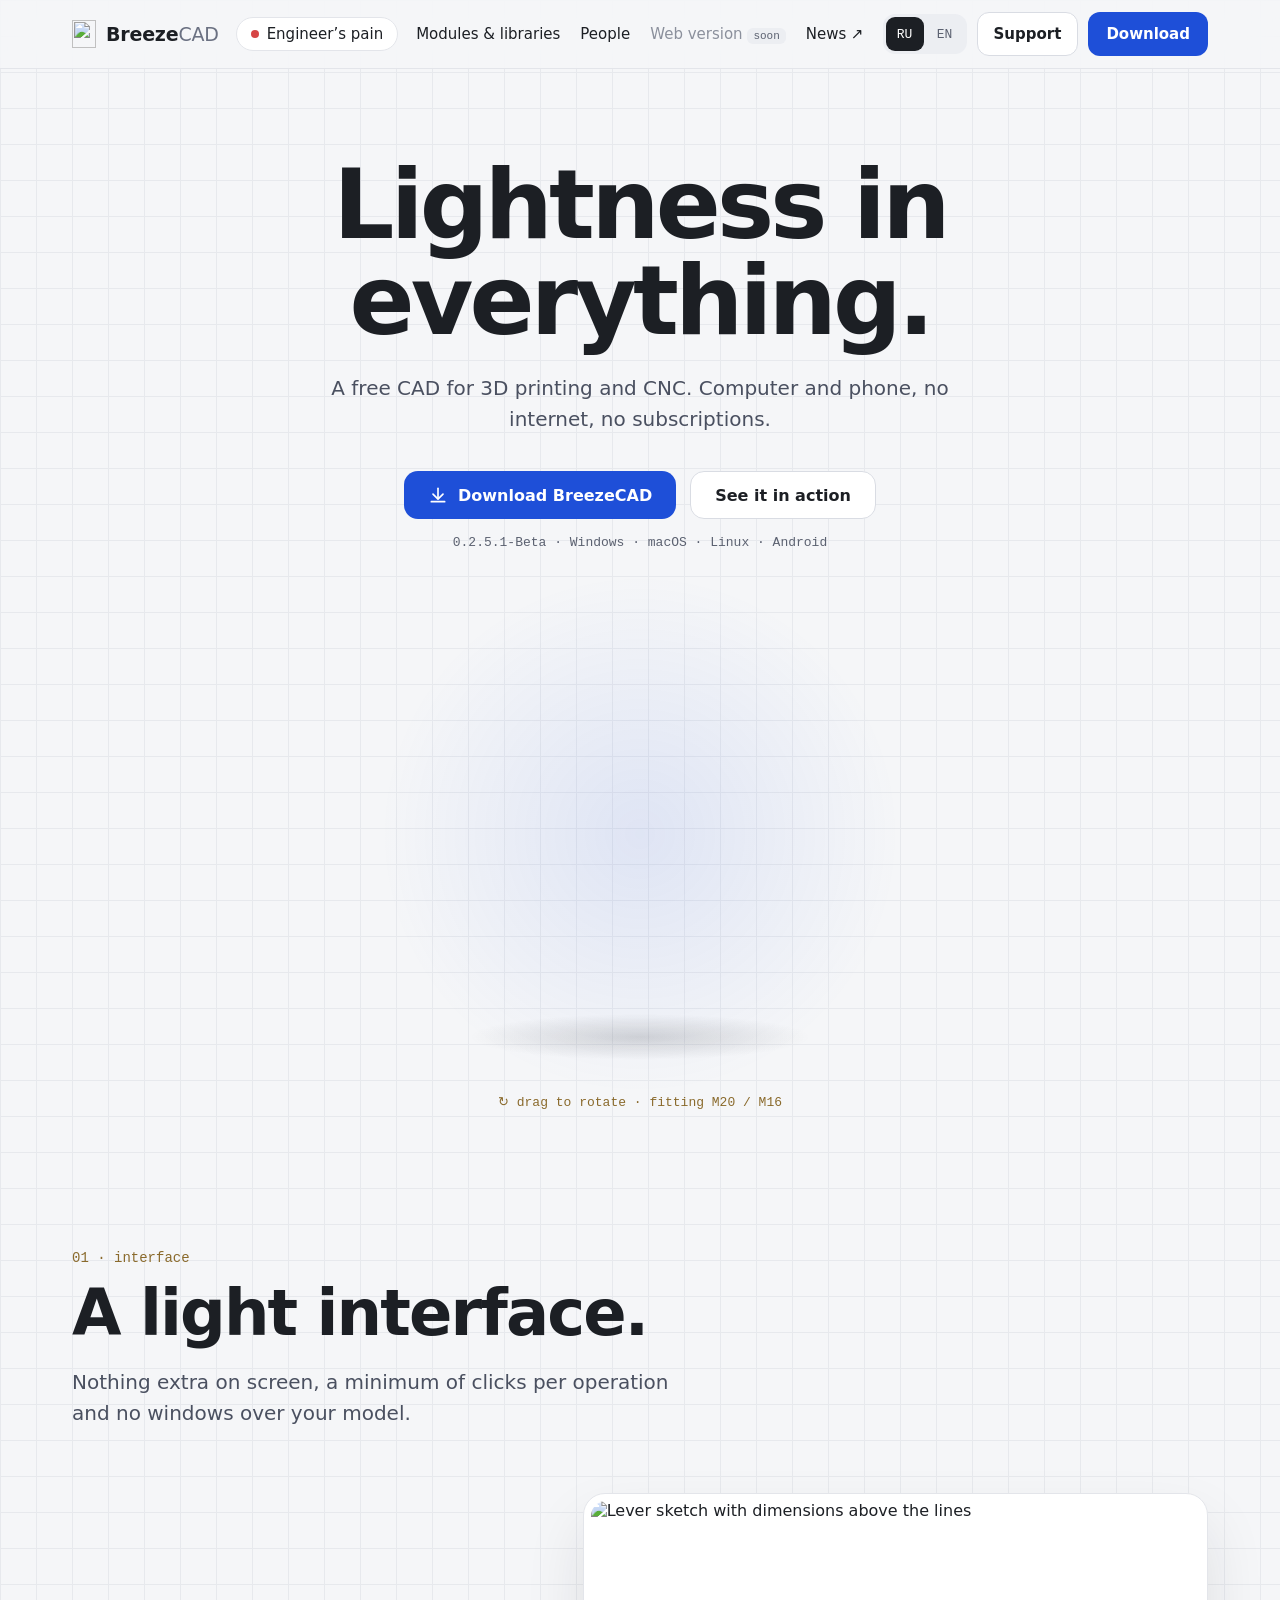
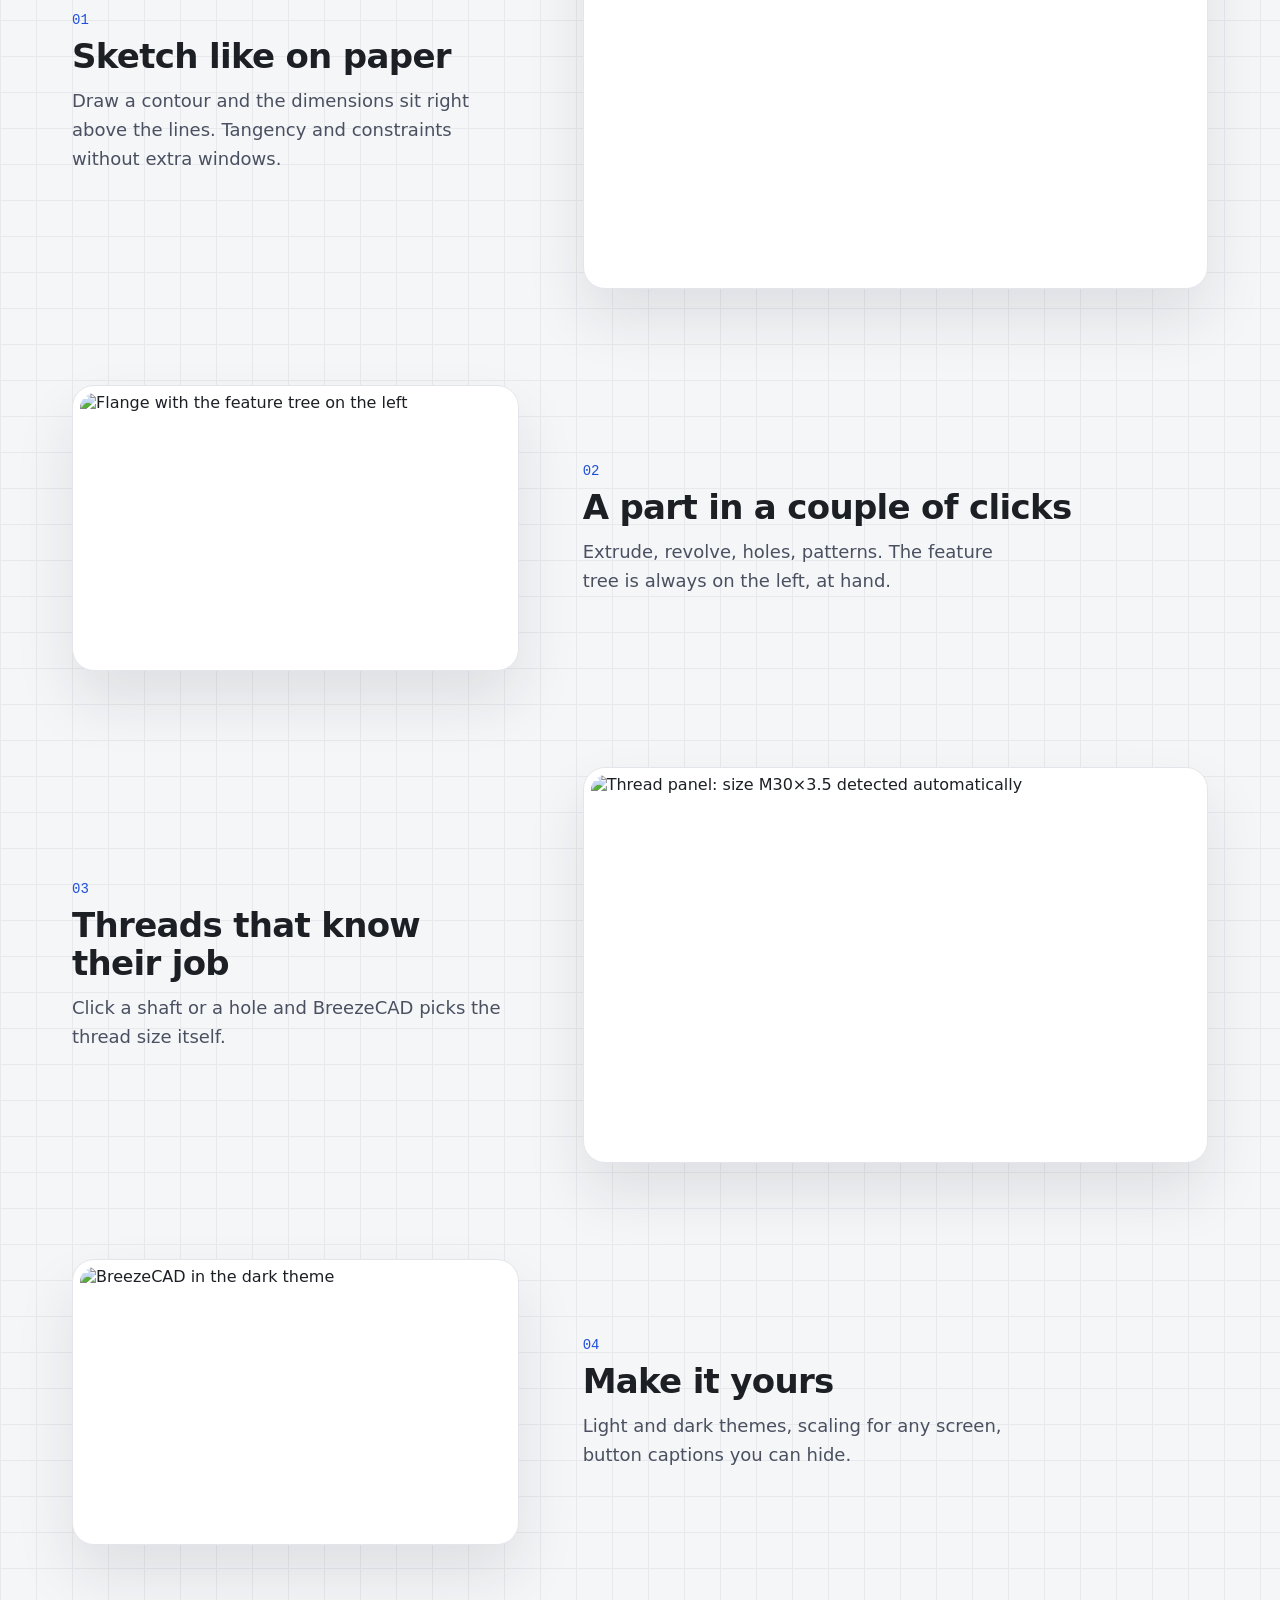
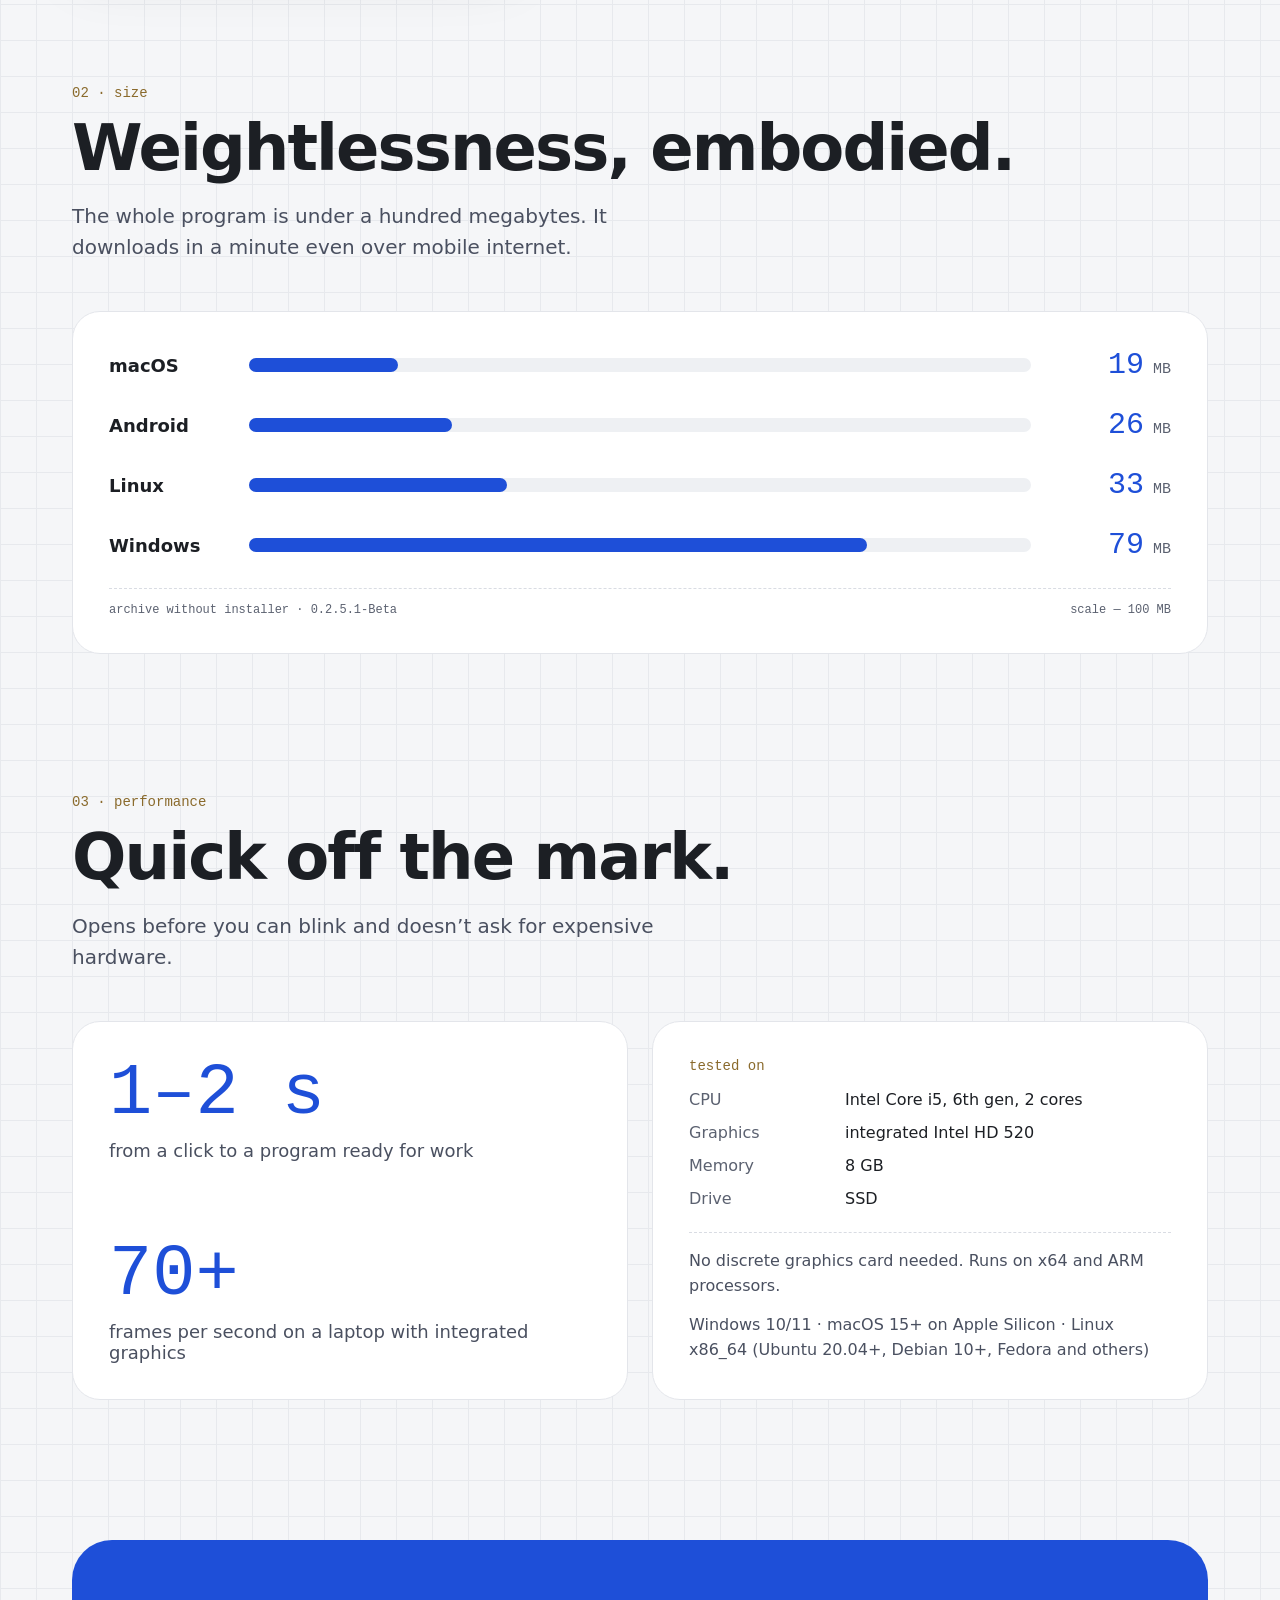
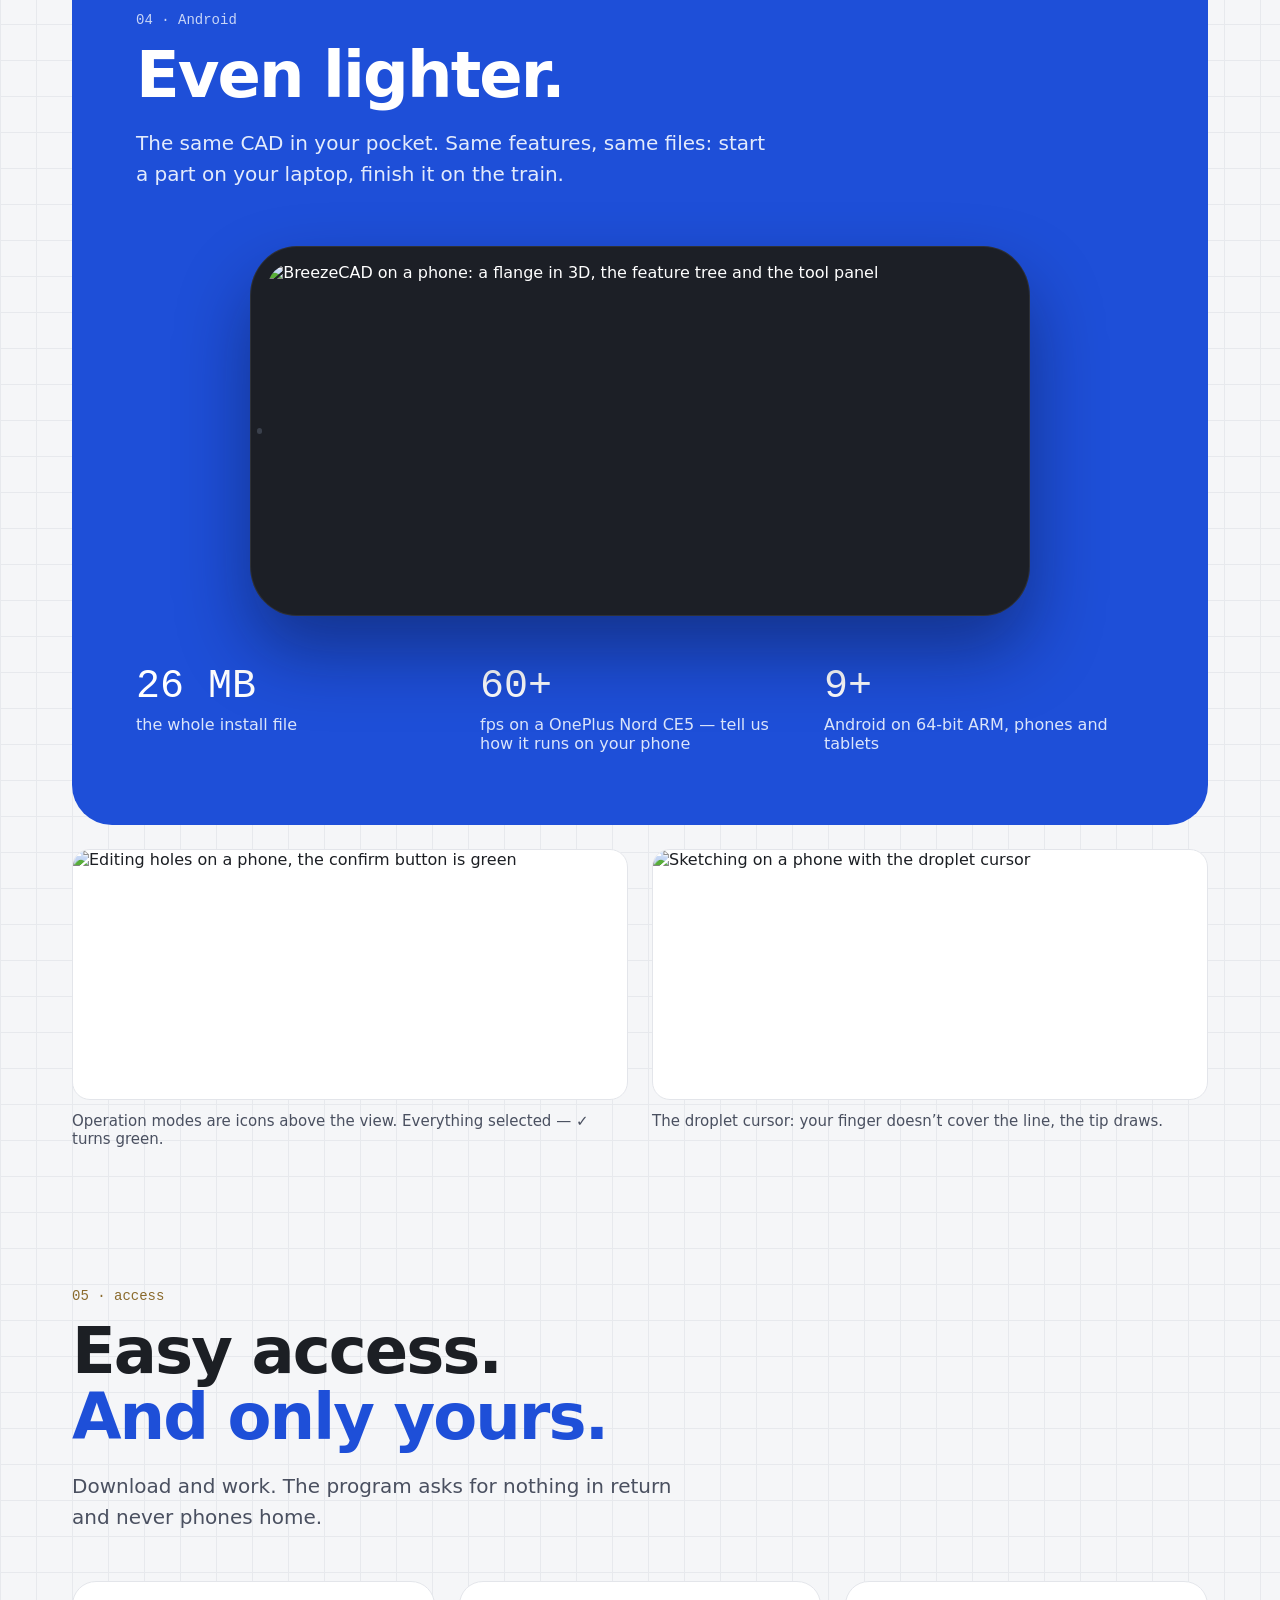
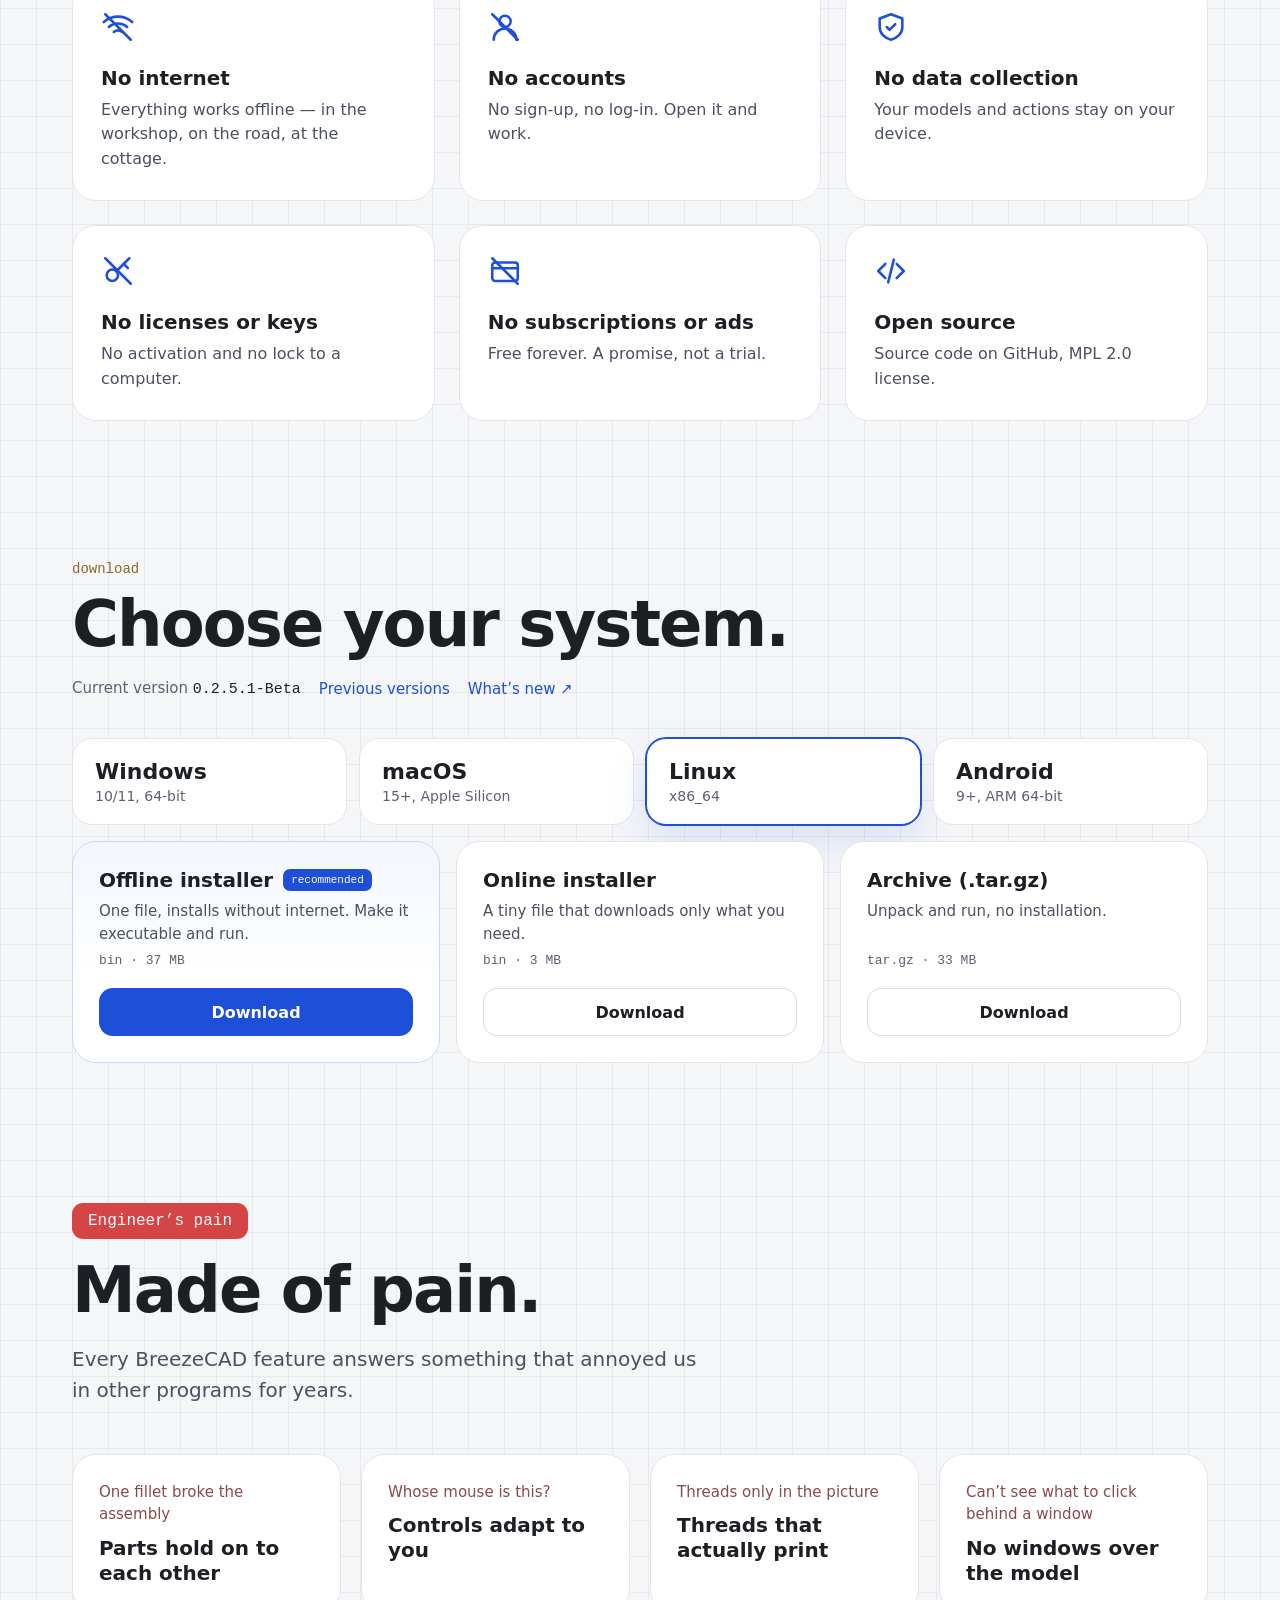
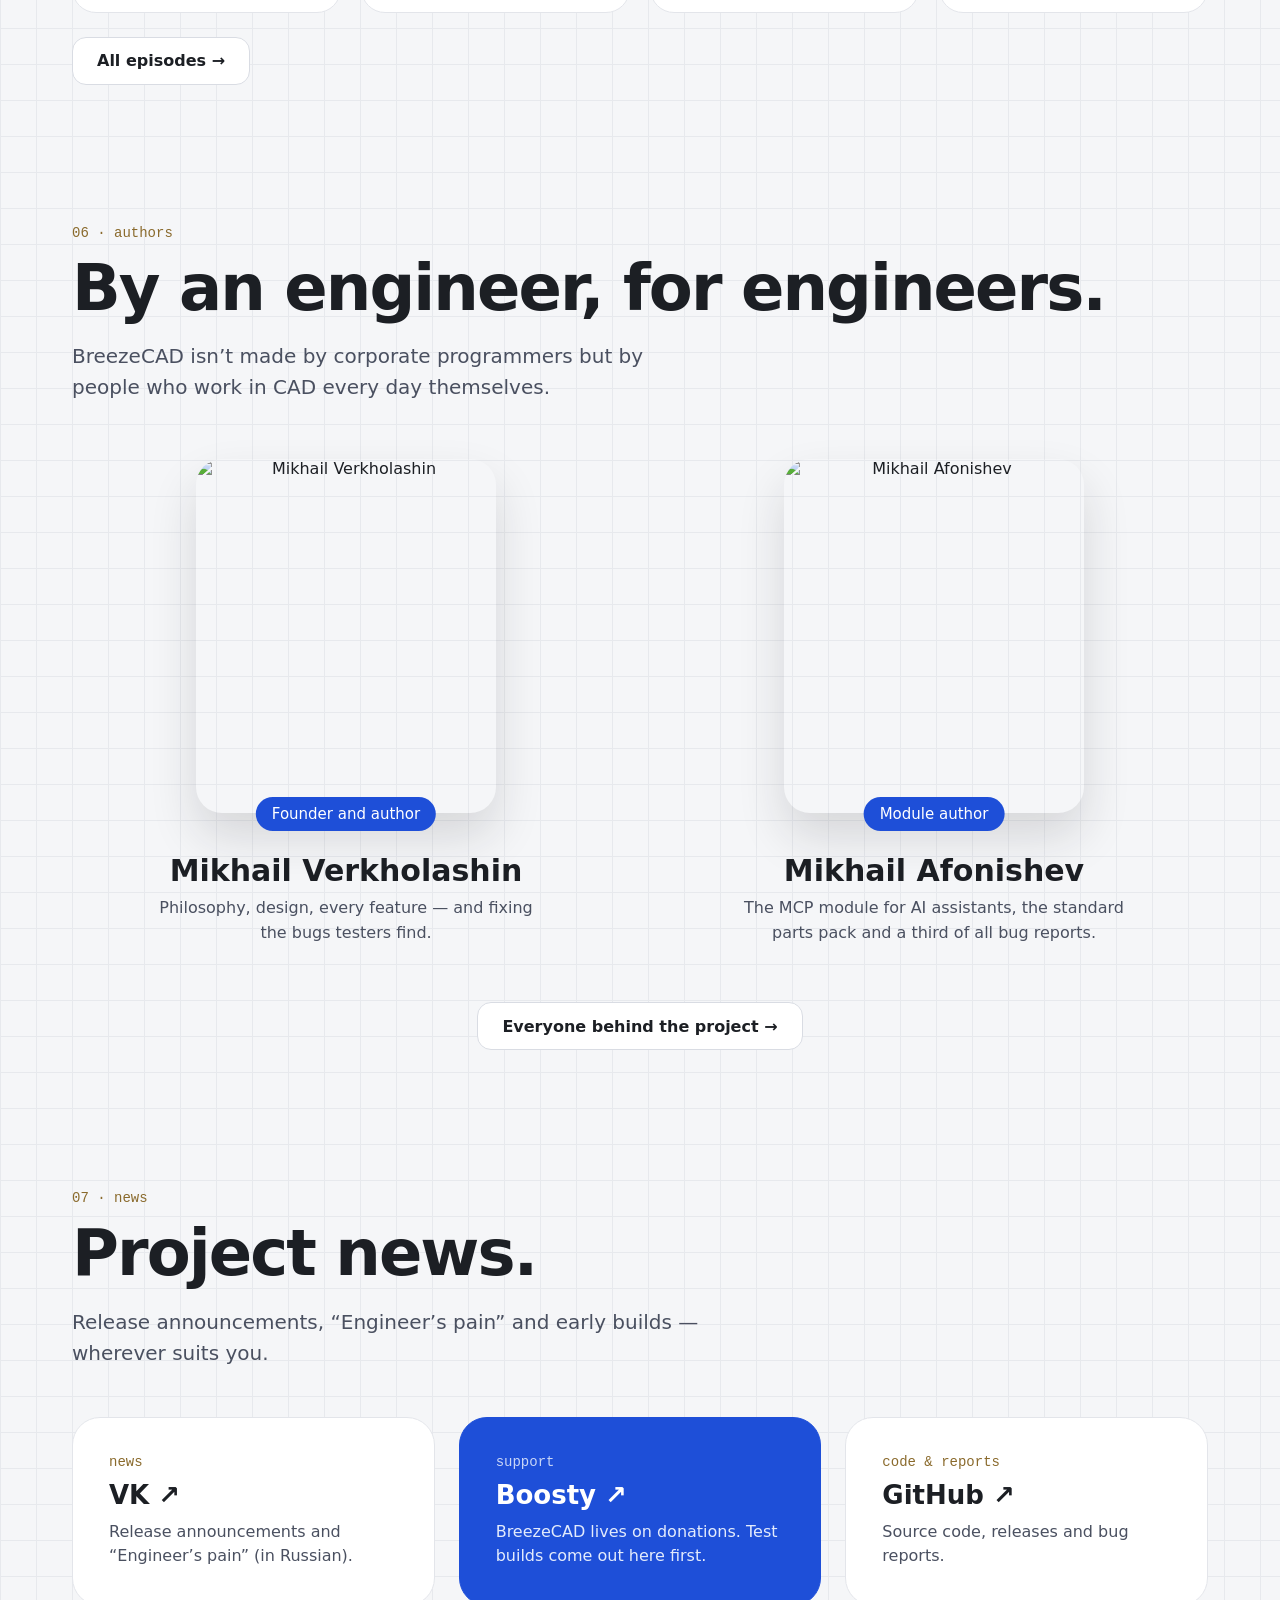
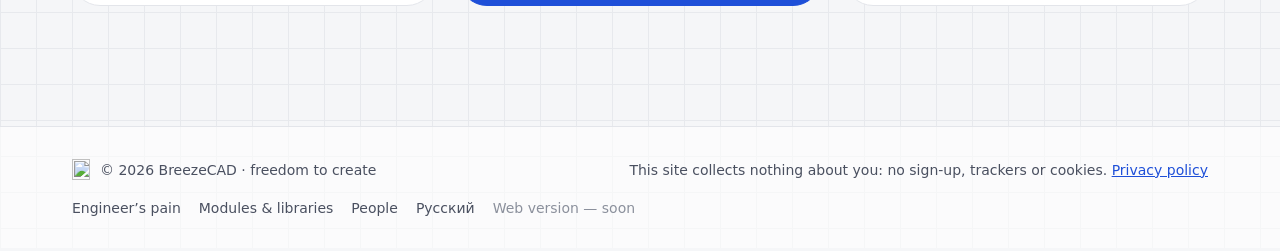
==== en/index.html @ 7afe4615 "Английская версия сайта, sitemap с hreflang, README - en/: главная, «Боль инженера», «Модули и библи" ====
<!doctype html>
<html lang="en">
<head>
<meta charset="utf-8">
<meta name="viewport" content="width=device-width, initial-scale=1">
<title>BreezeCAD — freedom to create</title>
<meta name="description" content="BreezeCAD is a free, lightweight CAD for 3D printing and CNC. Windows, macOS, Linux and Android. No internet, no subscriptions, no data collection.">
<meta name="theme-color" content="#f5f6f8">
<link rel="icon" href="../favicon.svg" type="image/svg+xml">
<meta property="og:type" content="website">
<meta property="og:title" content="BreezeCAD — freedom to create">
<meta property="og:description" content="A free, lightweight CAD for 3D printing and CNC. Computer and phone, no internet, no subscriptions.">
<meta property="og:image" content="https://breezecad.ru/assets/img/og.jpg">
<meta property="og:url" content="https://breezecad.ru/en/">
<link rel="canonical" href="https://breezecad.ru/en/">
<link rel="alternate" hreflang="ru" href="https://breezecad.ru/">
<link rel="alternate" hreflang="en" href="https://breezecad.ru/en/">
<link rel="alternate" hreflang="x-default" href="https://breezecad.ru/">
<link rel="stylesheet" href="../assets/download.css">
<script type="application/ld+json">
{
  "@context": "https://schema.org",
  "@type": "SoftwareApplication",
  "name": "BreezeCAD",
  "alternateName": ["БризКАД", "Бриз КАД", "Бриз", "Breeze CAD", "Брайз КАД"],
  "description": "A free, lightweight CAD for 3D printing and CNC. No internet, no subscriptions, no data collection.",
  "applicationCategory": "DesignApplication",
  "operatingSystem": "Windows, macOS, Linux, Android",
  "offers": {"@type": "Offer", "price": "0", "priceCurrency": "USD"},
  "url": "https://breezecad.ru/en/",
  "sameAs": ["https://github.com/BreezeCAD", "https://github.com/BreezeCAD/breezecad"]
}
</script>
<meta name="twitter:card" content="summary_large_image">
<link rel="preload" href="../assets/fonts/IBMPlexSans-SemiBold.woff" as="font" type="font/woff" crossorigin>
<style>
@font-face{font-family:'IBM Plex Sans';src:url(../assets/fonts/IBMPlexSans-Regular.woff) format('woff');font-weight:400;font-display:swap}
@font-face{font-family:'IBM Plex Sans';src:url(../assets/fonts/IBMPlexSans-Medium.woff) format('woff');font-weight:500;font-display:swap}
@font-face{font-family:'IBM Plex Sans';src:url(../assets/fonts/IBMPlexSans-SemiBold.woff) format('woff');font-weight:600 700;font-display:swap}
@font-face{font-family:'IBM Plex Mono';src:url(../assets/fonts/IBMPlexMono-Regular.woff) format('woff');font-weight:400 500;font-display:swap}
body{margin:0;background:#f5f6f8;-webkit-text-size-adjust:100%}
a{color:#1e4fd8}a:hover{color:#163ea8}
html{scroll-behavior:smooth;scroll-padding-top:84px}
.bz *{box-sizing:border-box}
.bz{overflow-x:clip;font-family:'IBM Plex Sans',system-ui,sans-serif;color:#1c1f24;background-color:#f5f6f8;background-image:linear-gradient(#e7e9ed 1px,transparent 1px),linear-gradient(90deg,#e7e9ed 1px,transparent 1px);background-size:36px 36px}
.mono{font-family:'IBM Plex Mono',ui-monospace,monospace}
.wrap{max-width:1200px;margin:0 auto;padding:0 32px}
.sec{padding-top:140px}
.kick{margin:0;font:500 14px 'IBM Plex Mono',monospace;color:#8a6a2c}
.h2{margin:14px 0 0;font-size:64px;line-height:1.04;letter-spacing:-0.03em;font-weight:700}
.lead{margin:20px 0 0;font-size:20px;line-height:1.55;color:#4a5060;max-width:640px}
.nav a{color:#1c1f24;text-decoration:none;font-size:15px;padding:10px 2px;white-space:nowrap}
@media (max-width:1500px){.hide-mid{display:none!important}}
@media (max-width:1320px){.nav-links{gap:16px!important}}
@media (max-width:1180px){.nav-soon{display:none!important}}
@media (max-width:1060px){.nav-links{display:none!important}}
.nav a:hover{color:#1e4fd8}
.btn{display:inline-flex;align-items:center;justify-content:center;gap:10px;min-height:48px;padding:0 24px;border-radius:14px;font-weight:600;font-size:16px;text-decoration:none;transition:transform .25s ease,background .25s ease,border-color .25s ease}
.btn:hover{transform:translateY(-2px)}
.btn-blue{background:#1e4fd8;color:#fff}
.btn-blue:hover{background:#163ea8;color:#fff}
.btn-ghost{background:#fff;color:#1c1f24;border:1px solid #d9dce3}
.btn-ghost:hover{color:#1e4fd8;border-color:#1e4fd8}
.pain-pill{display:inline-flex;align-items:center;gap:8px;padding:7px 14px!important;border-radius:999px;background:#fff;border:1px solid #e3e5ea}
.pain-pill::before{content:"";width:8px;height:8px;border-radius:50%;background:#d64545}
.pain-teaser{display:grid;grid-template-columns:repeat(4,minmax(0,1fr));gap:20px;margin-top:48px}
.pain-teaser a{display:flex;flex-direction:column;gap:10px;background:#fff;border:1px solid #e3e5ea;border-radius:24px;padding:26px;text-decoration:none;color:#1c1f24;transition:transform .25s ease,border-color .25s ease}
.pain-teaser a:hover{transform:translateY(-3px);border-color:#f4d3d3;color:#1c1f24}
.pain-teaser .p{font-size:15px;line-height:1.5;color:#8a4a4a}
.pain-teaser .s{font-size:20px;font-weight:600;line-height:1.25}
.redtag{display:inline-flex;align-items:center;min-height:36px;padding:0 16px;border-radius:11px;background:#d64545;color:#fff;font:500 16px 'IBM Plex Mono',monospace}
.foot-nav{display:flex;gap:18px;flex-wrap:wrap;font-size:14px}
.foot-nav a{color:#4a5060;text-decoration:none}.foot-nav a:hover{color:#1e4fd8}
.card{background:#fff;border:1px solid #e3e5ea;border-radius:28px;padding:36px}
.g2{display:grid;grid-template-columns:repeat(2,minmax(0,1fr));gap:24px}
.g3{display:grid;grid-template-columns:repeat(3,minmax(0,1fr));gap:24px}
.g4{display:grid;grid-template-columns:repeat(4,minmax(0,1fr));gap:24px}
.lang button{border:0;background:transparent;font:500 13px 'IBM Plex Mono',monospace;color:#5b6170;min-width:40px;min-height:34px;border-radius:9px;cursor:pointer}
.lang button.on{background:#1c1f24;color:#fff}
.lang{display:flex;gap:2px;padding:3px;border-radius:12px;background:#eceef2}
.lang a{display:inline-flex;align-items:center;justify-content:center;min-width:38px;min-height:34px;border-radius:9px;font:500 13px 'IBM Plex Mono',monospace;color:#5b6170;text-decoration:none}
.lang a:hover{color:#1c1f24}
.lang a[aria-current]{background:#1c1f24;color:#fff}
.shot{display:block;width:100%;height:auto;border-radius:18px;border:1px solid #e3e5ea;background:#fff}
.step-row{display:grid;grid-template-columns:minmax(0,5fr) minmax(0,7fr);gap:64px;align-items:center}
.step-row.flip .step-text{order:2}
.step-n{font:500 14px 'IBM Plex Mono',monospace;color:#1e4fd8}
.step-text h3{margin:10px 0 12px;font-size:34px;letter-spacing:-0.02em;line-height:1.1}
.step-text p{margin:0;font-size:18px;line-height:1.6;color:#4a5060;max-width:440px}
.bar{height:14px;border-radius:7px;background:#1e4fd8;transform-origin:left}
.tile{background:#fff;border:1px solid #e3e5ea;border-radius:24px;padding:28px}
.tile h3{margin:18px 0 8px;font-size:20px}
.tile p{margin:0;color:#4a5060;line-height:1.55}
#bz-part{display:block;width:100%;height:520px;cursor:grab;touch-action:pan-y}
#bz-part:active{cursor:grabbing}

@keyframes rise{from{opacity:0;transform:translateY(28px)}to{opacity:1;transform:none}}
@keyframes zoom{from{opacity:.2;transform:scale(.86) translateY(40px)}to{opacity:1;transform:none}}
@keyframes grow{from{transform:scaleX(0)}to{transform:scaleX(1)}}
@keyframes partIn{from{opacity:0;transform:translateY(30px) scale(.94)}to{opacity:1;transform:none}}
.in{animation:rise .9s cubic-bezier(.2,.7,.2,1) both}
.d1{animation-delay:.12s}.d2{animation-delay:.24s}.d3{animation-delay:.36s}
.part-in{animation:partIn 1.2s .3s cubic-bezier(.2,.7,.2,1) both}
@supports (animation-timeline: view()){
.rv{animation:rise linear both;animation-timeline:view();animation-range:entry 0% cover 26%}
.zm{animation:zoom linear both;animation-timeline:view();animation-range:entry 0% cover 40%}
.gr{animation:grow linear both;animation-timeline:view();animation-range:entry 10% cover 45%}
}
@media (prefers-reduced-motion: reduce){.bz *{animation:none!important;transition:none!important}html{scroll-behavior:auto}}
@media (max-width:980px){
.nav-links{display:none!important}
.g4{grid-template-columns:repeat(2,minmax(0,1fr))}
.g3{grid-template-columns:repeat(2,minmax(0,1fr))}
.pain-teaser{grid-template-columns:repeat(2,minmax(0,1fr))}
.step-row{grid-template-columns:minmax(0,1fr);gap:24px}
.step-row.flip .step-text{order:0}
.h2{font-size:48px}
.hero-h{font-size:64px!important}
}
@media (max-width:600px){
.wrap{padding:0 16px}
.g2,.g3,.g4,.pain-teaser{grid-template-columns:minmax(0,1fr)}
.lang,.hide-sm{display:none!important}
.h2{font-size:38px}
.hero-h{font-size:46px!important}
.lead{font-size:18px}
.card{padding:24px}
.sec{padding-top:96px}
#bz-part{height:360px}
.wrow{grid-template-columns:76px minmax(0,1fr) 92px!important;gap:12px!important}
.wrow .mono{font-size:24px!important}
.hbtn{padding:0 12px!important;font-size:14px!important;min-height:40px!important}
.wordmark{display:none!important}

.step-text h3{font-size:26px}
}
</style>
</head>
<body>
<div class="bz">

<header style="position: sticky; top: 0; z-index: 20; background: rgba(245,246,248,0.84); backdrop-filter: blur(16px); -webkit-backdrop-filter: blur(16px); border-bottom: 1px solid #e3e5ea">
<div class="wrap" style="display: flex; align-items: center; justify-content: space-between; gap: 16px; min-height: 68px">
<a href="#top" style="display: flex; align-items: center; gap: 10px; text-decoration: none; color: #1c1f24; flex-shrink: 0" aria-label="BreezeCAD — freedom to create, to top">
<img src="../assets/mark.svg" width="24" height="28" alt="">
<span class="wordmark" style="font-size: 19px; font-weight: 700; letter-spacing: -0.01em">Breeze<span style="font-weight: 400; color: #6b7182">CAD</span></span>
<span class="hide-sm hide-mid" style="font-size: 15px; color: #5b6170">— freedom to create</span>
</a>
<nav class="nav nav-links" style="display: flex; align-items: center; gap: 24px" aria-label="Sections">
<a href="pain.html" class="pain-pill">Engineer’s pain</a>
<a href="modules.html">Modules &amp; libraries</a>
<a href="people.html">People</a>
<span class="nav-soon" style="color: #8b909c; font-size: 15px; padding: 10px 2px; white-space: nowrap">Web version <span class="mono" style="font-size: 11px; padding: 2px 6px; border-radius: 6px; background: #eceef2; color: #5b6170">soon</span></span>
<a href="https://vk.ru/breezecad" target="_blank" rel="noopener">News ↗</a>
</nav>
<div style="display: flex; align-items: center; gap: 10px; flex-shrink: 0">
<nav class="lang" aria-label="Language"><a href="./" lang="ru" aria-current="true">RU</a><a href="en/" lang="en" hreflang="en">EN</a></nav>
<a href="https://boosty.to/breezecad" target="_blank" rel="noopener" class="btn btn-ghost hbtn" style="min-height: 44px; padding: 0 16px; font-size: 15px; border-radius: 12px">Support</a>
<a class="btn btn-blue hbtn" href="#download" style="min-height: 44px; padding: 0 18px; font-size: 15px; border-radius: 12px">Download</a>
</div>
</div>
</header>

<section id="top" class="wrap" style="padding-top: 88px; text-align: center">
<h1 class="hero-h in" style="margin: 0; font-size: 96px; line-height: 1; letter-spacing: -0.04em; font-weight: 700">Lightness in everything.</h1>
<p class="lead in d1" style="margin: 24px auto 0">A free CAD for 3D printing and CNC. Computer and phone, no internet, no subscriptions.</p>
<div class="in d2" style="display: flex; gap: 14px; margin-top: 36px; flex-wrap: wrap; justify-content: center">
<a class="btn btn-blue" href="#download">
<svg width="20" height="20" viewBox="0 0 24 24" fill="none" stroke="currentColor" stroke-width="2" stroke-linecap="round" stroke-linejoin="round" aria-hidden="true"><path d="M12 4v12"></path><path d="M6 11l6 6 6-6"></path><path d="M4 20h16"></path></svg>
Download BreezeCAD</a>
<a class="btn btn-ghost" href="#interface">See it in action</a>
</div>
<p class="mono in d3" style="margin: 16px 0 0; font-size: 13px; color: #5b6170"><span data-bz="version">0.2.5.1-Beta</span> · Windows · macOS · Linux · Android</p>
<div class="part-in" style="position: relative; margin-top: 24px">
<div aria-hidden="true" style="position: absolute; left: 50%; bottom: 34px; width: 340px; height: 46px; transform: translateX(-50%); border-radius: 50%; background: radial-gradient(closest-side, rgba(28,31,36,0.16), rgba(28,31,36,0))"></div>
<div aria-hidden="true" style="position: absolute; left: 50%; top: 50%; width: 520px; height: 520px; transform: translate(-50%,-50%); border-radius: 50%; background: radial-gradient(closest-side, rgba(30,79,216,0.10), rgba(30,79,216,0))"></div>
<canvas id="bz-part" role="img" aria-label="3D model of a fitting with an M20 outer and M16 inner thread — you can rotate it" style="position: relative"></canvas>
</div>
<p class="mono" style="margin: 0; font-size: 13px; color: #8a6a2c">↻ drag to rotate · fitting M20 / M16</p>
</section>

<section id="interface" class="wrap sec">
<p class="kick rv">01 · interface</p>
<h2 class="h2 rv">A light interface.</h2>
<p class="lead rv">Nothing extra on screen, a minimum of clicks per operation and no windows over your model.</p>
<div style="display: flex; flex-direction: column; gap: 96px; margin-top: 64px">
<div class="step-row rv">
<div class="step-text"><span class="step-n">01</span><h3>Sketch like on paper</h3><p>Draw a contour and the dimensions sit right above the lines. Tangency and constraints without extra windows.</p></div>
<figure class="step-media zm" style="margin: 0"><div style="background: #fff; border: 1px solid #e3e5ea; border-radius: 22px; box-shadow: 0 30px 60px rgba(28,31,36,0.10); padding: 7px"><img src="../assets/img/sketch.webp" alt="Lever sketch with dimensions above the lines" loading="lazy" style="display: block; width: 100%; height: auto; aspect-ratio: 16 / 10; border-radius: 15px"></div></figure>
</div>
<div class="step-row rv flip">
<div class="step-text"><span class="step-n">02</span><h3>A part in a couple of clicks</h3><p>Extrude, revolve, holes, patterns. The feature tree is always on the left, at hand.</p></div>
<figure class="step-media zm" style="margin: 0"><div style="background: #fff; border: 1px solid #e3e5ea; border-radius: 22px; box-shadow: 0 30px 60px rgba(28,31,36,0.10); padding: 7px"><img src="../assets/img/model-light.webp" alt="Flange with the feature tree on the left" loading="lazy" style="display: block; width: 100%; height: auto; aspect-ratio: 16 / 10; border-radius: 15px"></div></figure>
</div>
<div class="step-row rv">
<div class="step-text"><span class="step-n">03</span><h3>Threads that know their job</h3><p>Click a shaft or a hole and BreezeCAD picks the thread size itself.</p></div>
<figure class="step-media zm" style="margin: 0"><div style="background: #fff; border: 1px solid #e3e5ea; border-radius: 22px; box-shadow: 0 30px 60px rgba(28,31,36,0.10); padding: 7px"><img src="../assets/img/thread.webp" alt="Thread panel: size M30×3.5 detected automatically" loading="lazy" style="display: block; width: 100%; height: auto; aspect-ratio: 16 / 10; border-radius: 15px"></div></figure>
</div>
<div class="step-row rv flip">
<div class="step-text"><span class="step-n">04</span><h3>Make it yours</h3><p>Light and dark themes, scaling for any screen, button captions you can hide.</p></div>
<figure class="step-media zm" style="margin: 0"><div style="background: #fff; border: 1px solid #e3e5ea; border-radius: 22px; box-shadow: 0 30px 60px rgba(28,31,36,0.10); padding: 7px"><img src="../assets/img/model-dark.webp" alt="BreezeCAD in the dark theme" loading="lazy" style="display: block; width: 100%; height: auto; aspect-ratio: 16 / 10; border-radius: 15px"></div></figure>
</div>
</div>
</section>

<section id="weight" class="wrap sec">
<p class="kick rv">02 · size</p>
<h2 class="h2 rv">Weightlessness, embodied.</h2>
<p class="lead rv">The whole program is under a hundred megabytes. It downloads in a minute even over mobile internet.</p>
<div class="card rv" style="margin-top: 48px; display: flex; flex-direction: column; gap: 26px">
<div class="wrow" style="display: grid; grid-template-columns: 120px minmax(0, 1fr) 120px; align-items: center; gap: 20px"><span style="font-size: 18px; font-weight: 600">macOS</span><div style="background: #eef0f3; border-radius: 7px"><div class="bar gr" data-bz="bar-macos" style="width: 19%"></div></div><span class="mono" style="font-size: 30px; color: #1e4fd8; text-align: right"><span data-bz="size-macos">19</span><span style="font-size: 15px; color: #5b6170"> MB</span></span></div>
<div class="wrow" style="display: grid; grid-template-columns: 120px minmax(0, 1fr) 120px; align-items: center; gap: 20px"><span style="font-size: 18px; font-weight: 600">Android</span><div style="background: #eef0f3; border-radius: 7px"><div class="bar gr" data-bz="bar-android" style="width: 26%"></div></div><span class="mono" style="font-size: 30px; color: #1e4fd8; text-align: right"><span data-bz="size-android">26</span><span style="font-size: 15px; color: #5b6170"> MB</span></span></div>
<div class="wrow" style="display: grid; grid-template-columns: 120px minmax(0, 1fr) 120px; align-items: center; gap: 20px"><span style="font-size: 18px; font-weight: 600">Linux</span><div style="background: #eef0f3; border-radius: 7px"><div class="bar gr" data-bz="bar-linux" style="width: 33%"></div></div><span class="mono" style="font-size: 30px; color: #1e4fd8; text-align: right"><span data-bz="size-linux">33</span><span style="font-size: 15px; color: #5b6170"> MB</span></span></div>
<div class="wrow" style="display: grid; grid-template-columns: 120px minmax(0, 1fr) 120px; align-items: center; gap: 20px"><span style="font-size: 18px; font-weight: 600">Windows</span><div style="background: #eef0f3; border-radius: 7px"><div class="bar gr" data-bz="bar-windows" style="width: 79%"></div></div><span class="mono" style="font-size: 30px; color: #1e4fd8; text-align: right"><span data-bz="size-windows">79</span><span style="font-size: 15px; color: #5b6170"> MB</span></span></div>
<div style="display: flex; justify-content: space-between; gap: 12px; border-top: 1px dashed #d9dce3; padding-top: 14px"><span class="mono" style="font-size: 12px; color: #5b6170">archive without installer · <span data-bz="version">0.2.5.1-Beta</span></span><span class="mono" style="font-size: 12px; color: #5b6170">scale — 100 MB</span></div>
</div>
</section>

<section id="speed" class="wrap sec">
<p class="kick rv">03 · performance</p>
<h2 class="h2 rv">Quick off the mark.</h2>
<p class="lead rv">Opens before you can blink and doesn’t ask for expensive hardware.</p>
<div class="g2" style="margin-top: 48px">
<div class="card rv" style="display: flex; flex-direction: column; justify-content: space-between; gap: 32px">
<div><div class="mono" style="font-size: 72px; line-height: 1; color: #1e4fd8">1–2 s</div><div style="margin-top: 10px; font-size: 18px; color: #4a5060">from a click to a program ready for work</div></div>
<div><div class="mono" style="font-size: 72px; line-height: 1; color: #1e4fd8">70+</div><div style="margin-top: 10px; font-size: 18px; color: #4a5060">frames per second on a laptop with integrated graphics</div></div>
</div>
<div class="card rv" style="display: flex; flex-direction: column; gap: 14px">
<p class="kick">tested on</p>
<div style="display: grid; grid-template-columns: 140px minmax(0, 1fr); gap: 10px 16px; font-size: 16px; line-height: 1.45">
<span style="color: #5b6170">CPU</span><span>Intel Core i5, 6th gen, 2 cores</span>
<span style="color: #5b6170">Graphics</span><span>integrated Intel HD 520</span>
<span style="color: #5b6170">Memory</span><span>8 GB</span>
<span style="color: #5b6170">Drive</span><span>SSD</span>
</div>
<p style="margin: 8px 0 0; padding-top: 16px; border-top: 1px dashed #d9dce3; color: #4a5060; line-height: 1.55">No discrete graphics card needed. Runs on x64 and ARM processors.</p>
<p style="margin: 0; color: #4a5060; line-height: 1.55">Windows 10/11 · macOS 15+ on Apple Silicon · Linux x86_64 (Ubuntu 20.04+, Debian 10+, Fedora and others)</p>
</div>
</div>
</section>

<section id="android" class="wrap sec">
<div class="rv" style="background: #1e4fd8; border-radius: 40px; padding: 72px 64px; color: #fff; overflow: hidden">
<p class="mono" style="margin: 0; font-size: 14px; color: #c9d6f7">04 · Android</p>
<h2 class="h2" style="color: #fff">Even lighter.</h2>
<p class="lead" style="color: #e3ebfc">The same CAD in your pocket. Same features, same files: start a part on your laptop, finish it on the train.</p>
<div class="zm" style="margin: 56px auto 0; max-width: 780px">
<div style="position: relative; padding: 2.2%; border-radius: 6% / 13.5%; background: #1c1f26; box-shadow: inset 0 0 0 1px rgba(255,255,255,0.08), 0 36px 72px rgba(6,10,30,0.40)">
<span aria-hidden="true" style="position: absolute; left: 0.85%; top: 50%; width: 0.75%; aspect-ratio: 1; transform: translateY(-50%); border-radius: 50%; background: #3a404c"></span>
<img src="../assets/img/android-model.webp" alt="BreezeCAD on a phone: a flange in 3D, the feature tree and the tool panel" style="display: block; width: 100%; height: auto; aspect-ratio: 1830 / 824; border-radius: 3.6% / 8%">
</div>
</div>
<div class="g3" style="margin-top: 48px">
<div><div class="mono" style="font-size: 40px"><span data-bz="size-android">26</span> MB</div><div style="margin-top: 6px; color: #dbe5fb">the whole install file</div></div>
<div><div class="mono" style="font-size: 40px">60+</div><div style="margin-top: 6px; color: #dbe5fb">fps on a OnePlus Nord CE5 — tell us how it runs on your phone</div></div>
<div><div class="mono" style="font-size: 40px">9+</div><div style="margin-top: 6px; color: #dbe5fb">Android on 64-bit ARM, phones and tablets</div></div>
</div>
</div>
<div class="g2" style="margin-top: 24px">
<figure class="rv" style="margin: 0"><img class="shot" src="../assets/img/android-hole.webp" alt="Editing holes on a phone, the confirm button is green" style="aspect-ratio: 1830 / 824"><figcaption style="margin-top: 12px; font-size: 15px; color: #4a5060">Operation modes are icons above the view. Everything selected — ✓ turns green.</figcaption></figure>
<figure class="rv" style="margin: 0"><img class="shot" src="../assets/img/android-sketch.webp" alt="Sketching on a phone with the droplet cursor" style="aspect-ratio: 1830 / 824"><figcaption style="margin-top: 12px; font-size: 15px; color: #4a5060">The droplet cursor: your finger doesn’t cover the line, the tip draws.</figcaption></figure>
</div>
</section>

<section id="access" class="wrap sec">
<p class="kick rv">05 · access</p>
<h2 class="h2 rv">Easy access.<br><span style="color: #1e4fd8">And only yours.</span></h2>
<p class="lead rv">Download and work. The program asks for nothing in return and never phones home.</p>
<div class="g3" style="margin-top: 48px">
<div class="tile rv"><svg width="34" height="34" viewBox="0 0 24 24" fill="none" stroke="#1e4fd8" stroke-width="1.8" stroke-linecap="round" stroke-linejoin="round" aria-hidden="true"><path d="M2 8.5a15 15 0 0 1 20 0"></path><path d="M5.5 12a10 10 0 0 1 13 0"></path><path d="M9 15.5a5 5 0 0 1 6 0"></path><path d="M3 3l18 18"></path></svg><h3>No internet</h3><p>Everything works offline — in the workshop, on the road, at the cottage.</p></div>
<div class="tile rv"><svg width="34" height="34" viewBox="0 0 24 24" fill="none" stroke="#1e4fd8" stroke-width="1.8" stroke-linecap="round" stroke-linejoin="round" aria-hidden="true"><circle cx="12" cy="8" r="4"></circle><path d="M4 21a8 8 0 0 1 16 0"></path><path d="M3 3l18 18"></path></svg><h3>No accounts</h3><p>No sign-up, no log-in. Open it and work.</p></div>
<div class="tile rv"><svg width="34" height="34" viewBox="0 0 24 24" fill="none" stroke="#1e4fd8" stroke-width="1.8" stroke-linecap="round" stroke-linejoin="round" aria-hidden="true"><path d="M12 3l8 3v6c0 4.5-3.5 8-8 9-4.5-1-8-4.5-8-9V6z"></path><path d="M9 12l2 2 4-4"></path></svg><h3>No data collection</h3><p>Your models and actions stay on your device.</p></div>
<div class="tile rv"><svg width="34" height="34" viewBox="0 0 24 24" fill="none" stroke="#1e4fd8" stroke-width="1.8" stroke-linecap="round" stroke-linejoin="round" aria-hidden="true"><circle cx="8" cy="15" r="4"></circle><path d="M11 12l9-9"></path><path d="M16 7l3 3"></path><path d="M3 3l18 18"></path></svg><h3>No licenses or keys</h3><p>No activation and no lock to a computer.</p></div>
<div class="tile rv"><svg width="34" height="34" viewBox="0 0 24 24" fill="none" stroke="#1e4fd8" stroke-width="1.8" stroke-linecap="round" stroke-linejoin="round" aria-hidden="true"><rect x="3" y="6" width="18" height="13" rx="2"></rect><path d="M3 10h18"></path><path d="M3 3l18 18"></path></svg><h3>No subscriptions or ads</h3><p>Free forever. A promise, not a trial.</p></div>
<div class="tile rv"><svg width="34" height="34" viewBox="0 0 24 24" fill="none" stroke="#1e4fd8" stroke-width="1.8" stroke-linecap="round" stroke-linejoin="round" aria-hidden="true"><path d="M8 7l-5 5 5 5"></path><path d="M16 7l5 5-5 5"></path><path d="M14 4l-4 16"></path></svg><h3>Open source</h3><p>Source code on GitHub, MPL 2.0 license.</p></div>
</div>
</section>

<section id="download" class="wrap sec">
<p class="kick rv">download</p>
<h2 class="h2 rv">Choose your system.</h2>
<div class="dl-meta rv"><span>Current version <span class="mono" data-bz="version">0.2.5.1-Beta</span></span><a href="https://github.com/BreezeCAD/breezecad/releases" data-dl-prev>Previous versions</a><a href="https://github.com/BreezeCAD/breezecad/releases/latest" target="_blank" rel="noopener">What’s new ↗</a></div>
<div id="dl" class="rv" data-root="../">
<div class="g4" style="margin-top: 40px">
<div class="card" style="padding: 28px; display: flex; flex-direction: column; gap: 6px"><span style="font-size: 24px; font-weight: 600">Windows</span><span style="font-size: 14px; color: #5b6170">10/11, 64-bit · installer</span><a class="btn btn-blue" href="https://github.com/BreezeCAD/breezecad/releases/latest/download/BreezeCAD-Setup-offline.exe" style="margin-top: 20px">Download</a><a href="https://github.com/BreezeCAD/breezecad/releases/latest/download/BreezeCAD-windows.zip" style="font-size: 14px; margin-top: 8px">Portable (zip)</a></div>
<div class="card" style="padding: 28px; display: flex; flex-direction: column; gap: 6px"><span style="font-size: 24px; font-weight: 600">macOS</span><span style="font-size: 14px; color: #5b6170">15+, Apple Silicon · dmg</span><a class="btn btn-ghost" href="https://github.com/BreezeCAD/breezecad/releases/latest/download/BreezeCAD-macos.dmg" style="margin-top: 20px">Download</a></div>
<div class="card" style="padding: 28px; display: flex; flex-direction: column; gap: 6px"><span style="font-size: 24px; font-weight: 600">Linux</span><span style="font-size: 14px; color: #5b6170">x86_64 · tar.gz</span><a class="btn btn-ghost" href="https://github.com/BreezeCAD/breezecad/releases/latest/download/BreezeCAD-linux.tar.gz" style="margin-top: 20px">Download</a></div>
<div class="card" style="padding: 28px; display: flex; flex-direction: column; gap: 6px"><span style="font-size: 24px; font-weight: 600">Android</span><span style="font-size: 14px; color: #5b6170">9+, ARM 64-bit · apk</span><a class="btn btn-ghost" href="https://github.com/BreezeCAD/breezecad/releases/latest/download/BreezeCAD-android.apk" style="margin-top: 20px">Download</a></div>
</div>
</div>
<dialog id="dl-prev" class="dl-prev" aria-labelledby="dl-prev-t"><div class="dl-prev-in">
<div class="dl-prev-top"><h2 id="dl-prev-t">Previous versions</h2><form method="dialog"><button class="dl-x" aria-label="Close">×</button></form></div>
<ul class="dl-prev-list"></ul>
<div class="dl-prev-foot"><a href="https://github.com/BreezeCAD/breezecad/releases" target="_blank" rel="noopener">All releases on GitHub ↗</a></div>
</div></dialog>
</section>

<section id="pain" class="wrap sec">
<span class="redtag rv">Engineer’s pain</span>
<h2 class="h2 rv" style="margin-top:18px">Made of pain.</h2>
<p class="lead rv">Every BreezeCAD feature answers something that annoyed us in other programs for years.</p>
<div class="pain-teaser">
<a class="rv" href="pain.html#assembly"><span class="p">One fillet broke the assembly</span><span class="s">Parts hold on to each other</span></a>
<a class="rv" href="pain.html#controls"><span class="p">Whose mouse is this?</span><span class="s">Controls adapt to you</span></a>
<a class="rv" href="pain.html#thread"><span class="p">Threads only in the picture</span><span class="s">Threads that actually print</span></a>
<a class="rv" href="pain.html#windows"><span class="p">Can’t see what to click behind a window</span><span class="s">No windows over the model</span></a>
</div>
<p class="rv" style="margin:24px 0 0"><a class="btn btn-ghost" href="pain.html">All episodes →</a></p>
</section>

<section id="authors" class="wrap sec">
<p class="kick rv">06 · authors</p>
<h2 class="h2 rv">By an engineer, for engineers.</h2>
<p class="lead rv">BreezeCAD isn’t made by corporate programmers but by people who work in CAD every day themselves.</p>
<div class="g2" style="margin-top: 56px; gap: 40px">
<div class="rv" style="text-align: center; display: flex; flex-direction: column; align-items: center">
<div style="position: relative; width: 300px; max-width: 100%">
<img src="../assets/img/author-verkholashin.webp" alt="Mikhail Verkholashin" style="display: block; width: 100%; height: auto; aspect-ratio: 376 / 444; object-fit: cover; border-radius: 26px; box-shadow: 0 24px 48px rgba(28,31,36,0.14)">
<span style="position: absolute; left: 50%; bottom: -18px; transform: translateX(-50%); white-space: nowrap; background: #1e4fd8; color: #fff; font-weight: 500; font-size: 15px; padding: 8px 16px; border-radius: 999px">Founder and author</span>
</div>
<h3 style="margin: 40px 0 8px; font-size: 30px">Mikhail Verkholashin</h3>
<p style="margin: 0; max-width: 400px; color: #4a5060; line-height: 1.55">Philosophy, design, every feature — and fixing the bugs testers find.</p>
</div>
<div class="rv" style="text-align: center; display: flex; flex-direction: column; align-items: center">
<div style="position: relative; width: 300px; max-width: 100%">
<img src="../assets/img/author-afonishev.webp" alt="Mikhail Afonishev" style="display: block; width: 100%; height: auto; aspect-ratio: 376 / 444; object-fit: cover; border-radius: 26px; box-shadow: 0 24px 48px rgba(28,31,36,0.14)">
<span style="position: absolute; left: 50%; bottom: -18px; transform: translateX(-50%); white-space: nowrap; background: #1e4fd8; color: #fff; font-weight: 500; font-size: 15px; padding: 8px 16px; border-radius: 999px">Module author</span>
</div>
<h3 style="margin: 40px 0 8px; font-size: 30px">Mikhail Afonishev</h3>
<p style="margin: 0; max-width: 400px; color: #4a5060; line-height: 1.55">The MCP module for AI assistants, the standard parts pack and a third of all bug reports.</p>
</div>
</div>
<div class="rv" style="margin-top:56px;text-align:center"><a class="btn btn-ghost" href="people.html">Everyone behind the project →</a></div>
</section>

<section id="news" class="wrap sec" style="padding-bottom: 120px">
<p class="kick rv">07 · news</p>
<h2 class="h2 rv">Project news.</h2>
<p class="lead rv">Release announcements, “Engineer’s pain” and early builds — wherever suits you.</p>
<div class="g3" style="margin-top: 48px">
<a class="card rv" href="https://vk.ru/breezecad" target="_blank" rel="noopener" style="text-decoration: none; color: #1c1f24; display: flex; flex-direction: column; gap: 10px"><span class="kick">news</span><span style="font-size: 26px; font-weight: 600">VK ↗</span><span style="color: #4a5060; line-height: 1.55">Release announcements and “Engineer’s pain” (in Russian).</span></a>
<a class="card rv" href="https://boosty.to/breezecad" target="_blank" rel="noopener" style="text-decoration: none; color: #fff; background: #1e4fd8; border-color: #1e4fd8; display: flex; flex-direction: column; gap: 10px"><span class="mono" style="font-size: 14px; color: #c9d6f7">support</span><span style="font-size: 26px; font-weight: 600">Boosty ↗</span><span style="color: #e3ebfc; line-height: 1.55">BreezeCAD lives on donations. Test builds come out here first.</span></a>
<a class="card rv" href="https://github.com/BreezeCAD/breezecad" target="_blank" rel="noopener" style="text-decoration: none; color: #1c1f24; display: flex; flex-direction: column; gap: 10px"><span class="kick">code &amp; reports</span><span style="font-size: 26px; font-weight: 600">GitHub ↗</span><span style="color: #4a5060; line-height: 1.55">Source code, releases and bug reports.</span></a>
</div>
</section>

<footer style="border-top: 1px solid #e3e5ea; background: rgba(255,255,255,0.6)">
<div class="wrap" style="display: flex; justify-content: space-between; align-items: center; gap: 20px; flex-wrap: wrap; padding-top: 32px; padding-bottom: 32px">
<div style="display: flex; align-items: center; gap: 10px">
<img src="../assets/mark.svg" width="18" height="21" alt="">
<span style="font-size: 14px; color: #4a5060">© 2026 BreezeCAD · freedom to create</span>
</div>
<p style="margin: 0; font-size: 14px; color: #4a5060">This site collects nothing about you: no sign-up, trackers or cookies. <a href="privacy.html">Privacy policy</a></p>
<nav class="foot-nav" aria-label="Pages"><a href="pain.html">Engineer’s pain</a><a href="modules.html">Modules &amp; libraries</a><a href="people.html">People</a><a href="../" lang="ru" hreflang="ru">Русский</a><span style="color:#8b909c">Web version — soon</span></nav>
</div>
</footer>

</div>
<script src="../assets/part.js"></script>
<script src="../assets/download.js" defer></script>
<script>
(function () {
  var c = document.getElementById('bz-part');
  if (!c) return;
  var still = window.matchMedia && window.matchMedia('(prefers-reduced-motion: reduce)').matches;
  // build the part after the first paint, so the page shows at once
  requestAnimationFrame(function () { setTimeout(function () { bzMountPart(c, { auto: !still }); }, 30); });
})();
</script>
</body>
</html>
---- assets/download.css ----
/* Блок «Скачать» (index.html, en/index.html) и окно «Предыдущие версии». */
.dl-meta{display:flex;flex-wrap:wrap;align-items:center;gap:10px 18px;margin-top:22px;font-size:15px;color:#5b6170}
.dl-meta .mono{color:#1c1f24}
.dl-meta a{text-decoration:none}
.dl-os{display:grid;grid-template-columns:repeat(4,minmax(0,1fr));gap:12px;margin-top:40px}
.dl-tab{display:flex;flex-direction:column;align-items:flex-start;gap:4px;padding:20px 22px;border-radius:20px;background:#fff;border:1px solid #e3e5ea;font:inherit;color:#1c1f24;text-align:left;cursor:pointer;transition:border-color .25s ease,box-shadow .25s ease,transform .25s ease}
.dl-tab:hover{border-color:#b9c6ef;transform:translateY(-2px)}
.dl-tab:focus-visible{outline:2px solid #1e4fd8;outline-offset:2px}
.dl-tab.on{border-color:#1e4fd8;box-shadow:0 0 0 1px #1e4fd8,0 18px 40px rgba(30,79,216,.12)}
.dl-tab-n{font-size:22px;font-weight:600}
.dl-tab-s{font-size:14px;color:#5b6170}
.dl-vars{display:grid;grid-template-columns:repeat(var(--n,3),minmax(0,1fr));gap:16px;margin-top:16px;animation:dlIn .45s cubic-bezier(.2,.7,.2,1) both}
.dl-vars:has(> :only-child){grid-template-columns:minmax(0,1fr) minmax(0,1fr)}
@keyframes dlIn{from{opacity:0;transform:translateY(10px)}to{opacity:1;transform:none}}
.dl-var{display:flex;flex-direction:column;gap:8px;padding:26px;border-radius:24px;background:#fff;border:1px solid #e3e5ea}
.dl-var.rec{background:linear-gradient(180deg,#f3f6fe,#fff 60%);border-color:#c9d6f7}
.dl-var-h{display:flex;align-items:center;gap:10px;flex-wrap:wrap}
.dl-var-n{font-size:20px;font-weight:600}
.dl-var-d{margin:0;flex:1;color:#4a5060;line-height:1.5;font-size:15px}
.dl-var-f{font-size:13px;color:#5b6170}
.dl-var .btn{margin-top:12px}
.dl-badge{display:inline-flex;align-items:center;min-height:22px;padding:0 8px;border-radius:7px;background:#1e4fd8;color:#fff;font-size:11px}
.dl-prev{width:min(760px,calc(100vw - 32px));max-height:min(80vh,820px);padding:0;border:0;border-radius:28px;background:#fff;color:#1c1f24;box-shadow:0 40px 100px rgba(16,20,30,.28);font-family:'IBM Plex Sans',system-ui,sans-serif}
.dl-prev::backdrop{background:rgba(28,31,36,.32);backdrop-filter:blur(6px);-webkit-backdrop-filter:blur(6px)}
.dl-prev[open]{animation:dlPop .35s cubic-bezier(.2,.7,.2,1) both}
@keyframes dlPop{from{opacity:0;transform:translateY(16px) scale(.98)}to{opacity:1;transform:none}}
.dl-prev-in{display:flex;flex-direction:column;max-height:inherit}
.dl-prev-top{display:flex;align-items:center;justify-content:space-between;gap:16px;padding:24px 28px;border-bottom:1px solid #e3e5ea}
.dl-prev-top h2{margin:0;font-size:24px;letter-spacing:-.01em}
.dl-x{width:40px;height:40px;border-radius:12px;border:1px solid #d9dce3;background:#fff;font-size:20px;line-height:1;color:#1c1f24;cursor:pointer}
.dl-x:hover{border-color:#1e4fd8;color:#1e4fd8}
.dl-prev-list{list-style:none;margin:0;padding:8px 28px 8px;overflow:auto}
.dl-rel{padding:18px 0;border-bottom:1px dashed #e3e5ea}
.dl-rel:last-child{border-bottom:0}
.dl-rel-h{display:flex;align-items:center;gap:10px 14px;flex-wrap:wrap}
.dl-rel-v{font-size:17px;font-weight:500}
.dl-rel-d{color:#5b6170;font-size:14px}
.dl-rel-notes{margin-left:auto;font-size:14px;text-decoration:none}
.dl-rel-f{display:flex;flex-wrap:wrap;gap:8px;margin-top:12px}
.dl-chip{display:inline-flex;align-items:center;min-height:32px;padding:0 12px;border-radius:10px;border:1px solid #e3e5ea;background:#f7f8fa;color:#1c1f24;text-decoration:none;font-size:13px}
.dl-chip:hover{border-color:#1e4fd8;color:#1e4fd8}
.dl-prev-foot{padding:16px 28px 22px;border-top:1px solid #e3e5ea;font-size:14px}
@media (max-width:980px){.dl-os{grid-template-columns:repeat(2,minmax(0,1fr))}.dl-vars{grid-template-columns:minmax(0,1fr)!important}}
@media (max-width:600px){.dl-tab{padding:16px}.dl-tab-n{font-size:19px}.dl-prev-top,.dl-prev-list,.dl-prev-foot{padding-left:18px;padding-right:18px}.dl-rel-notes{margin-left:0}}
@media (prefers-reduced-motion: reduce){.dl-vars,.dl-prev[open]{animation:none}}
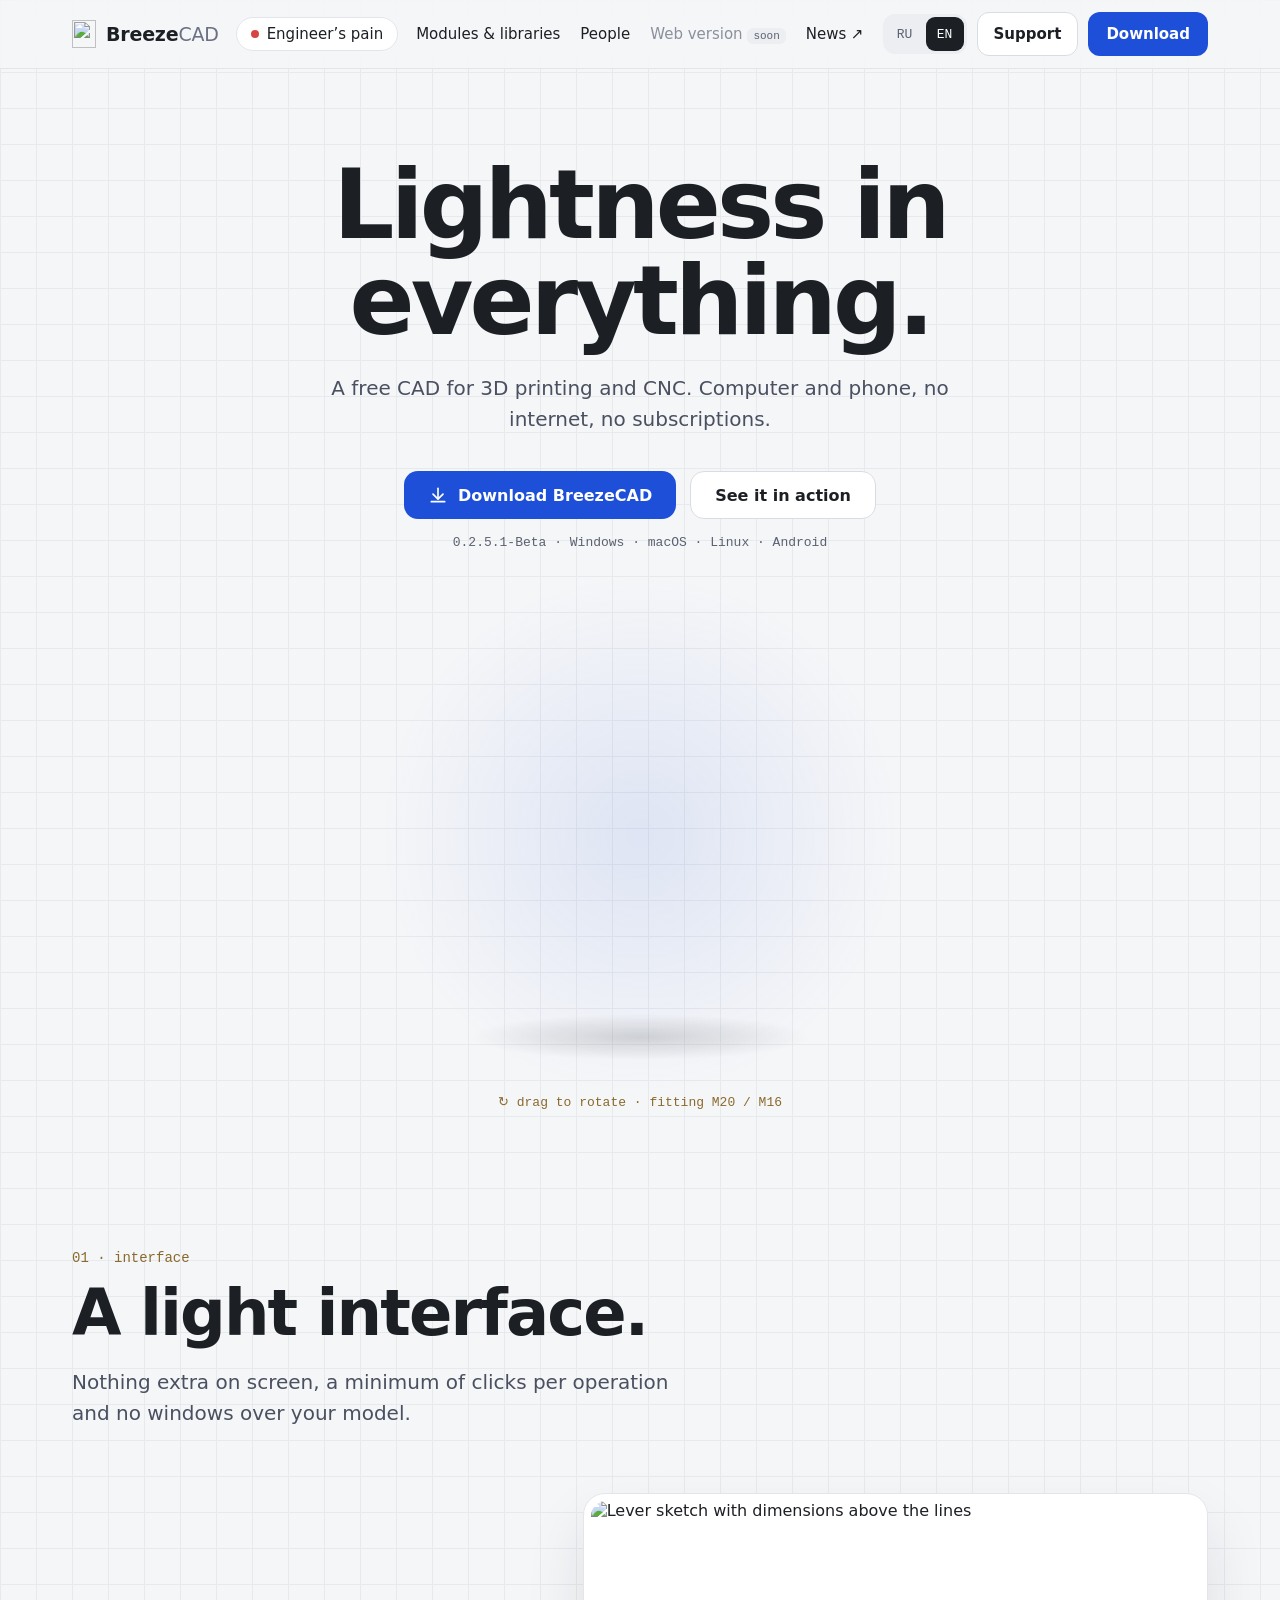
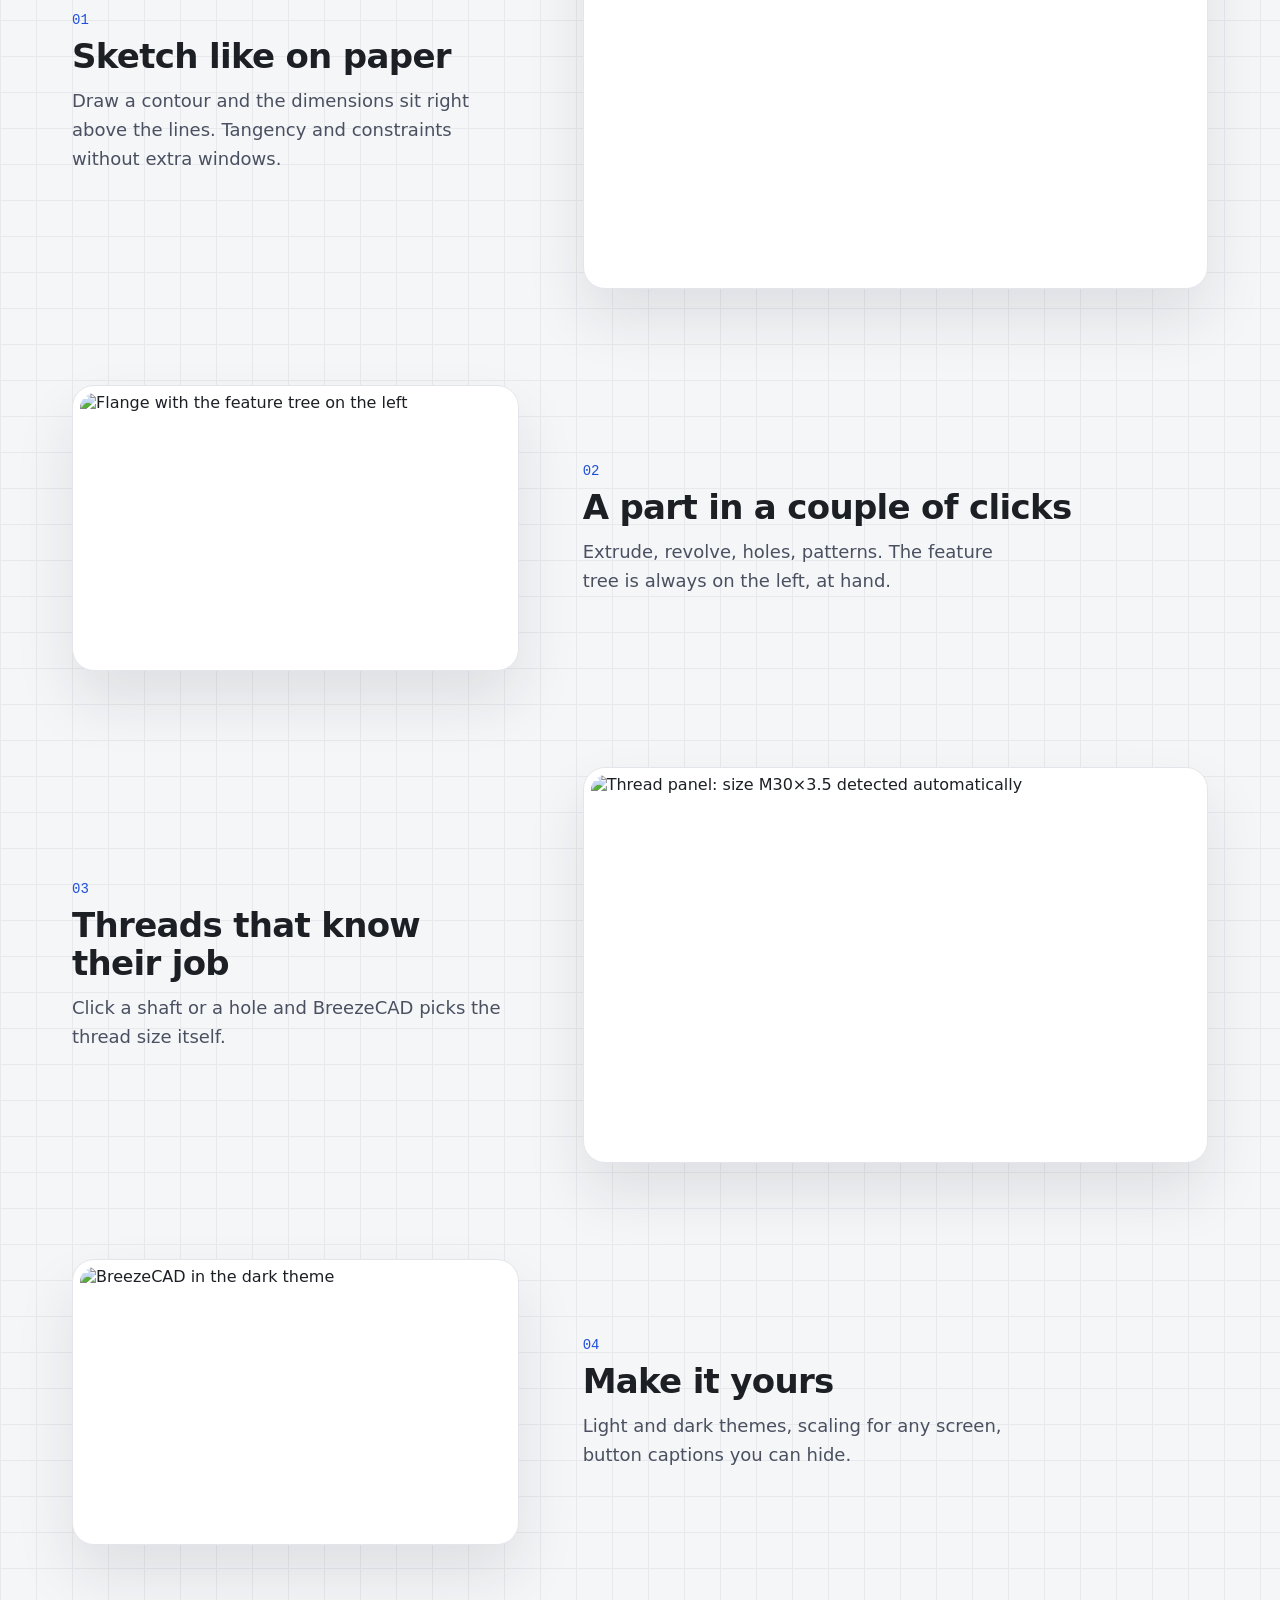
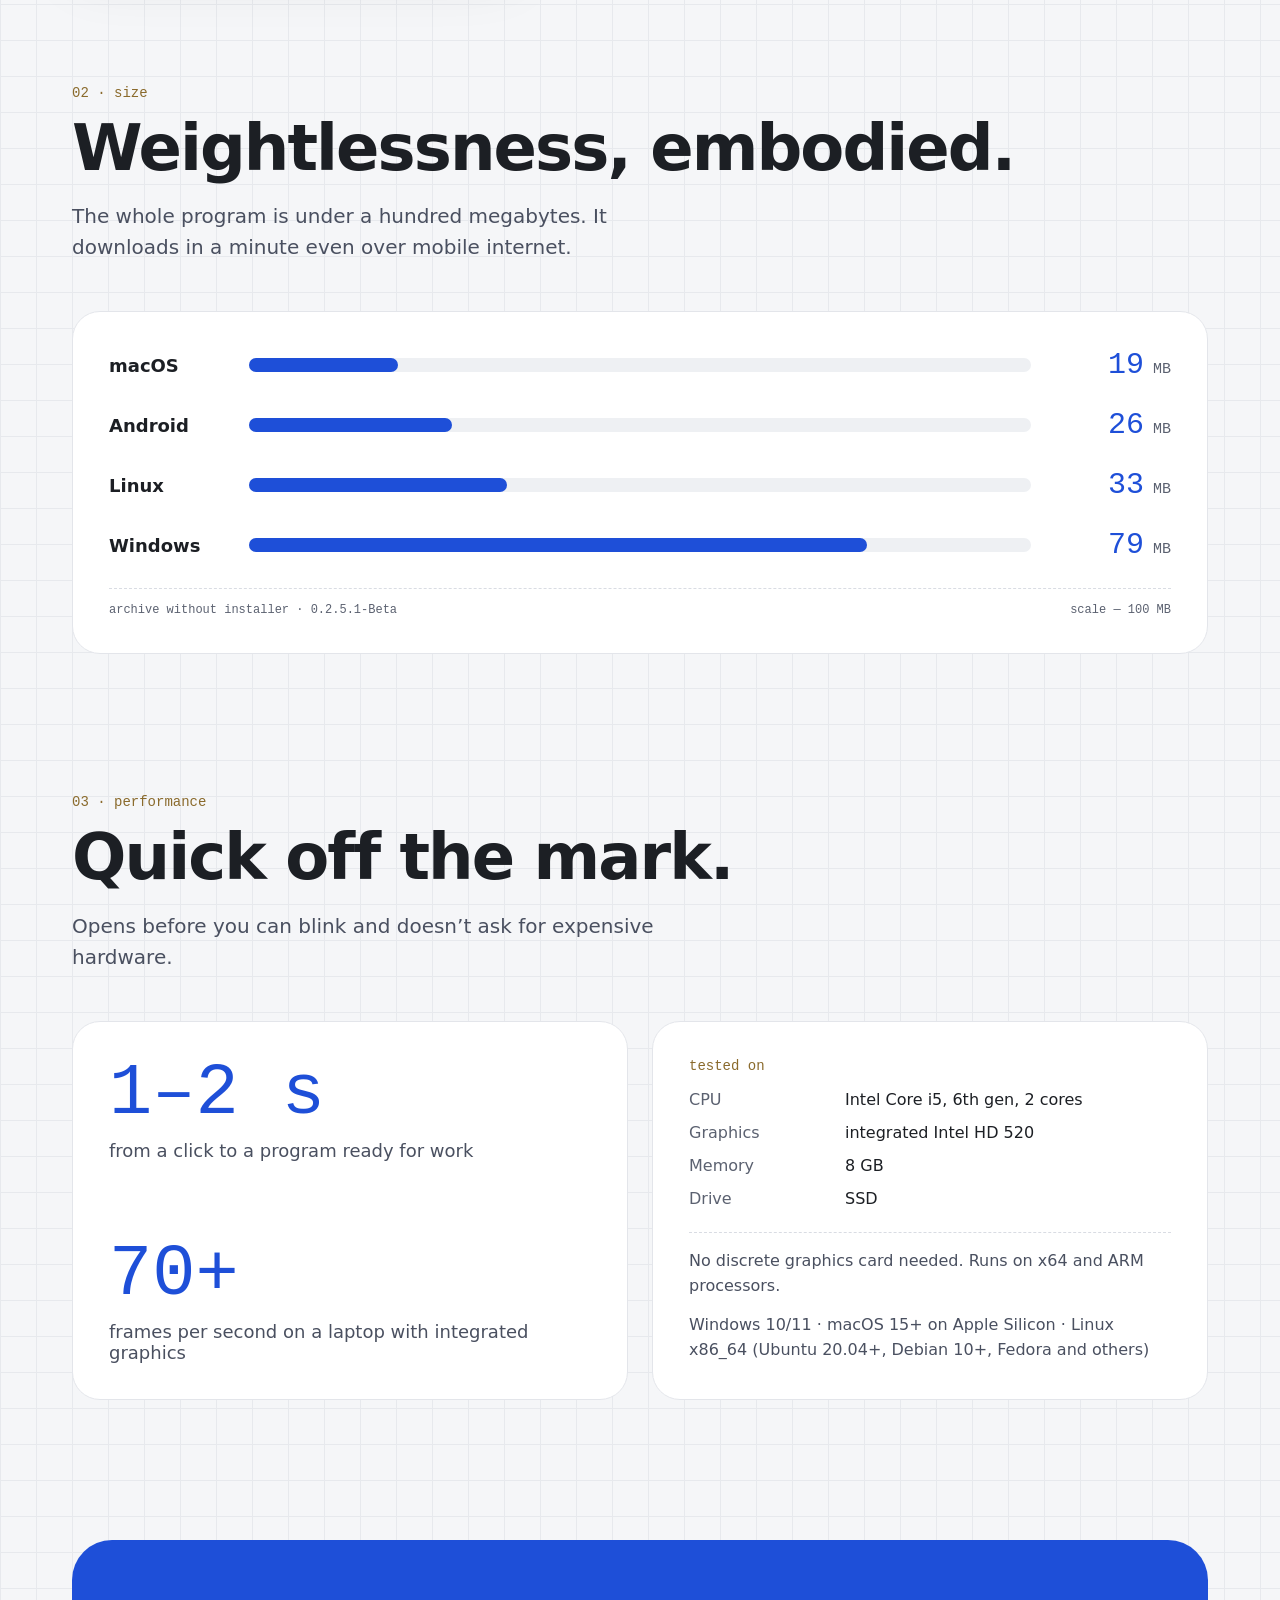
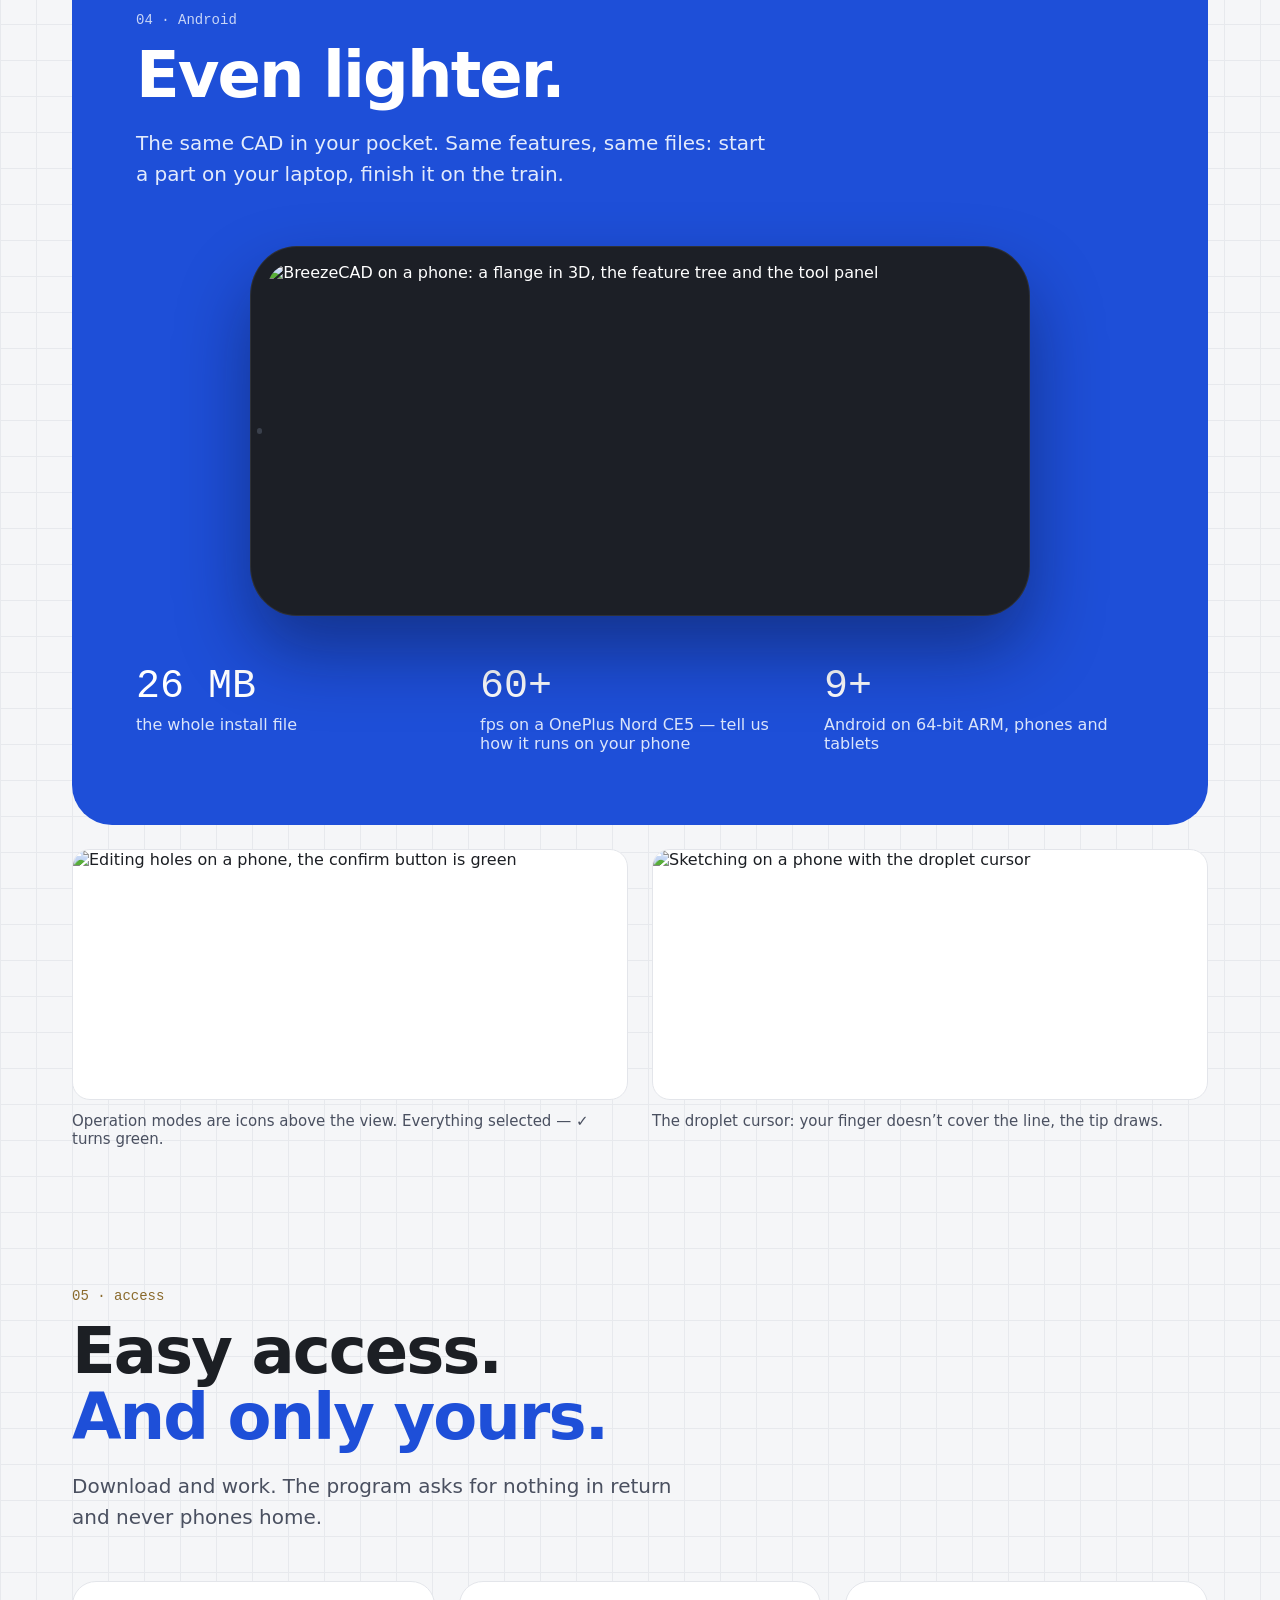
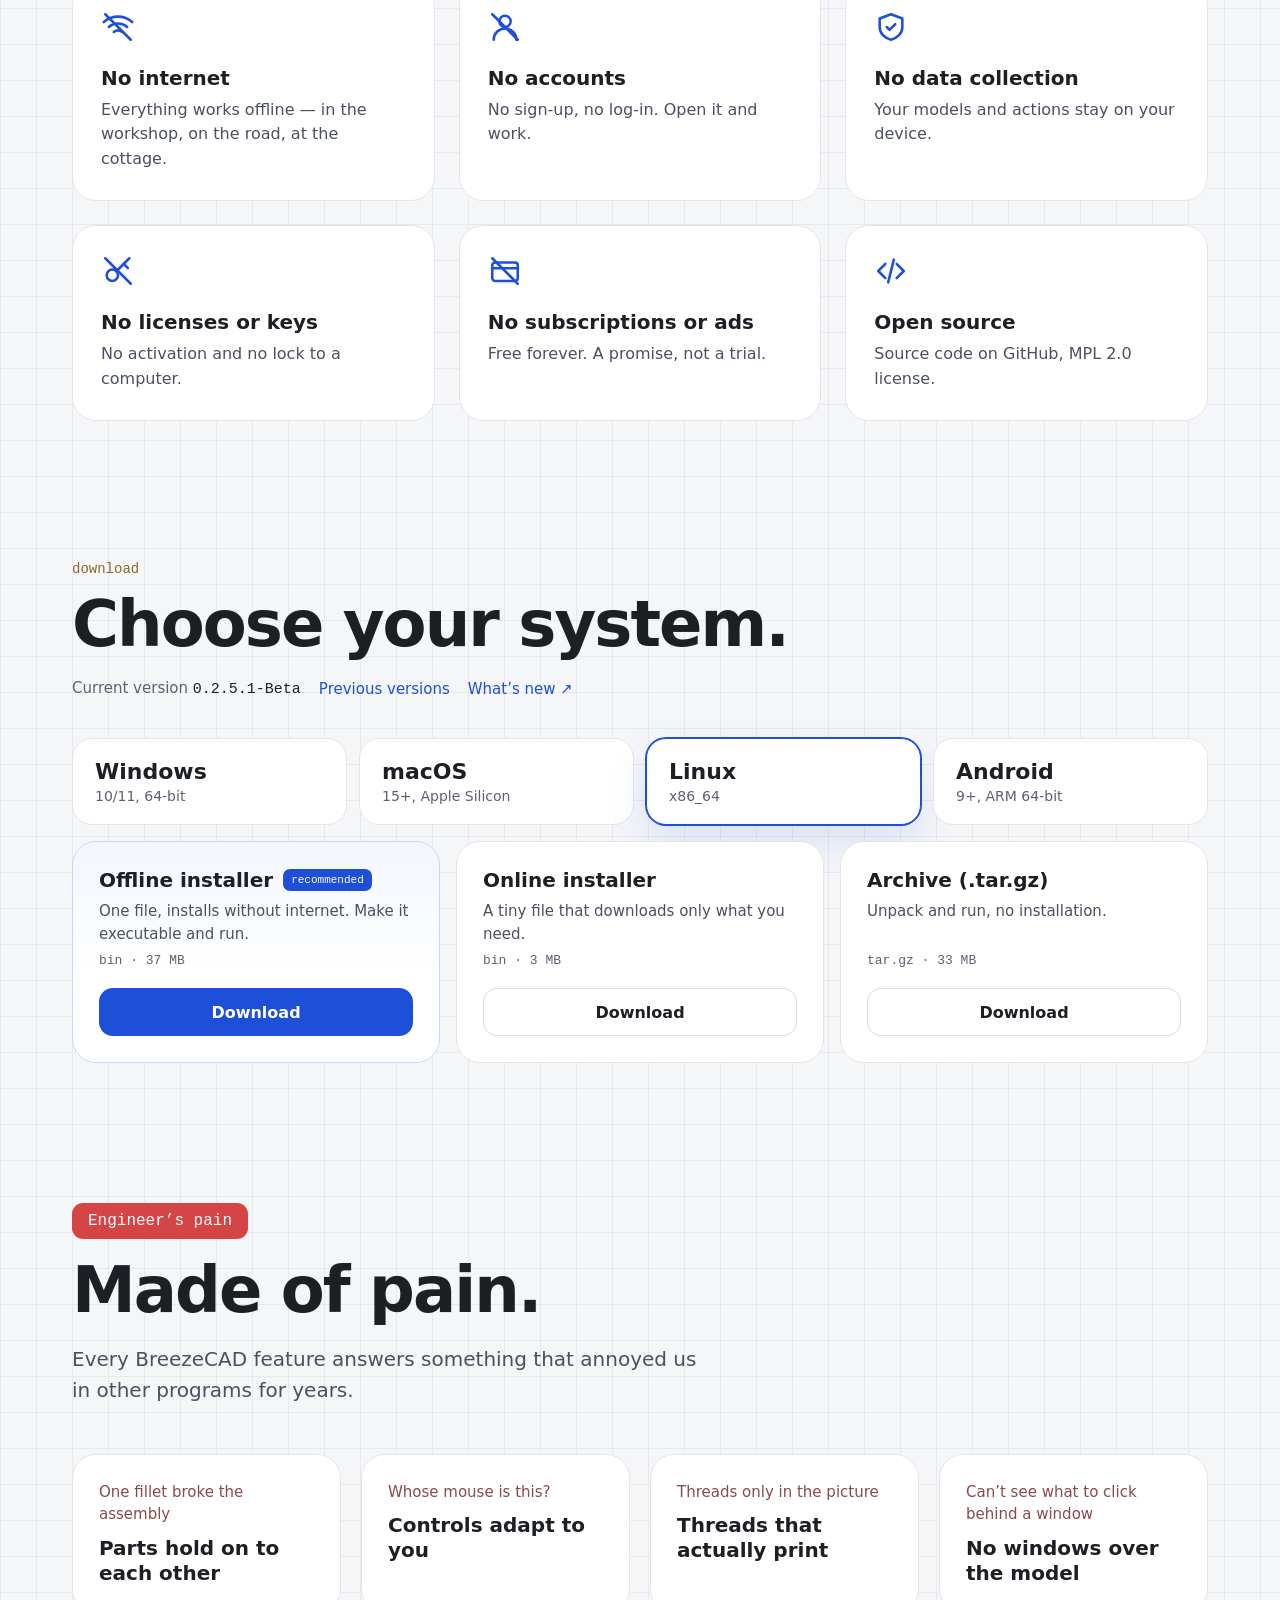
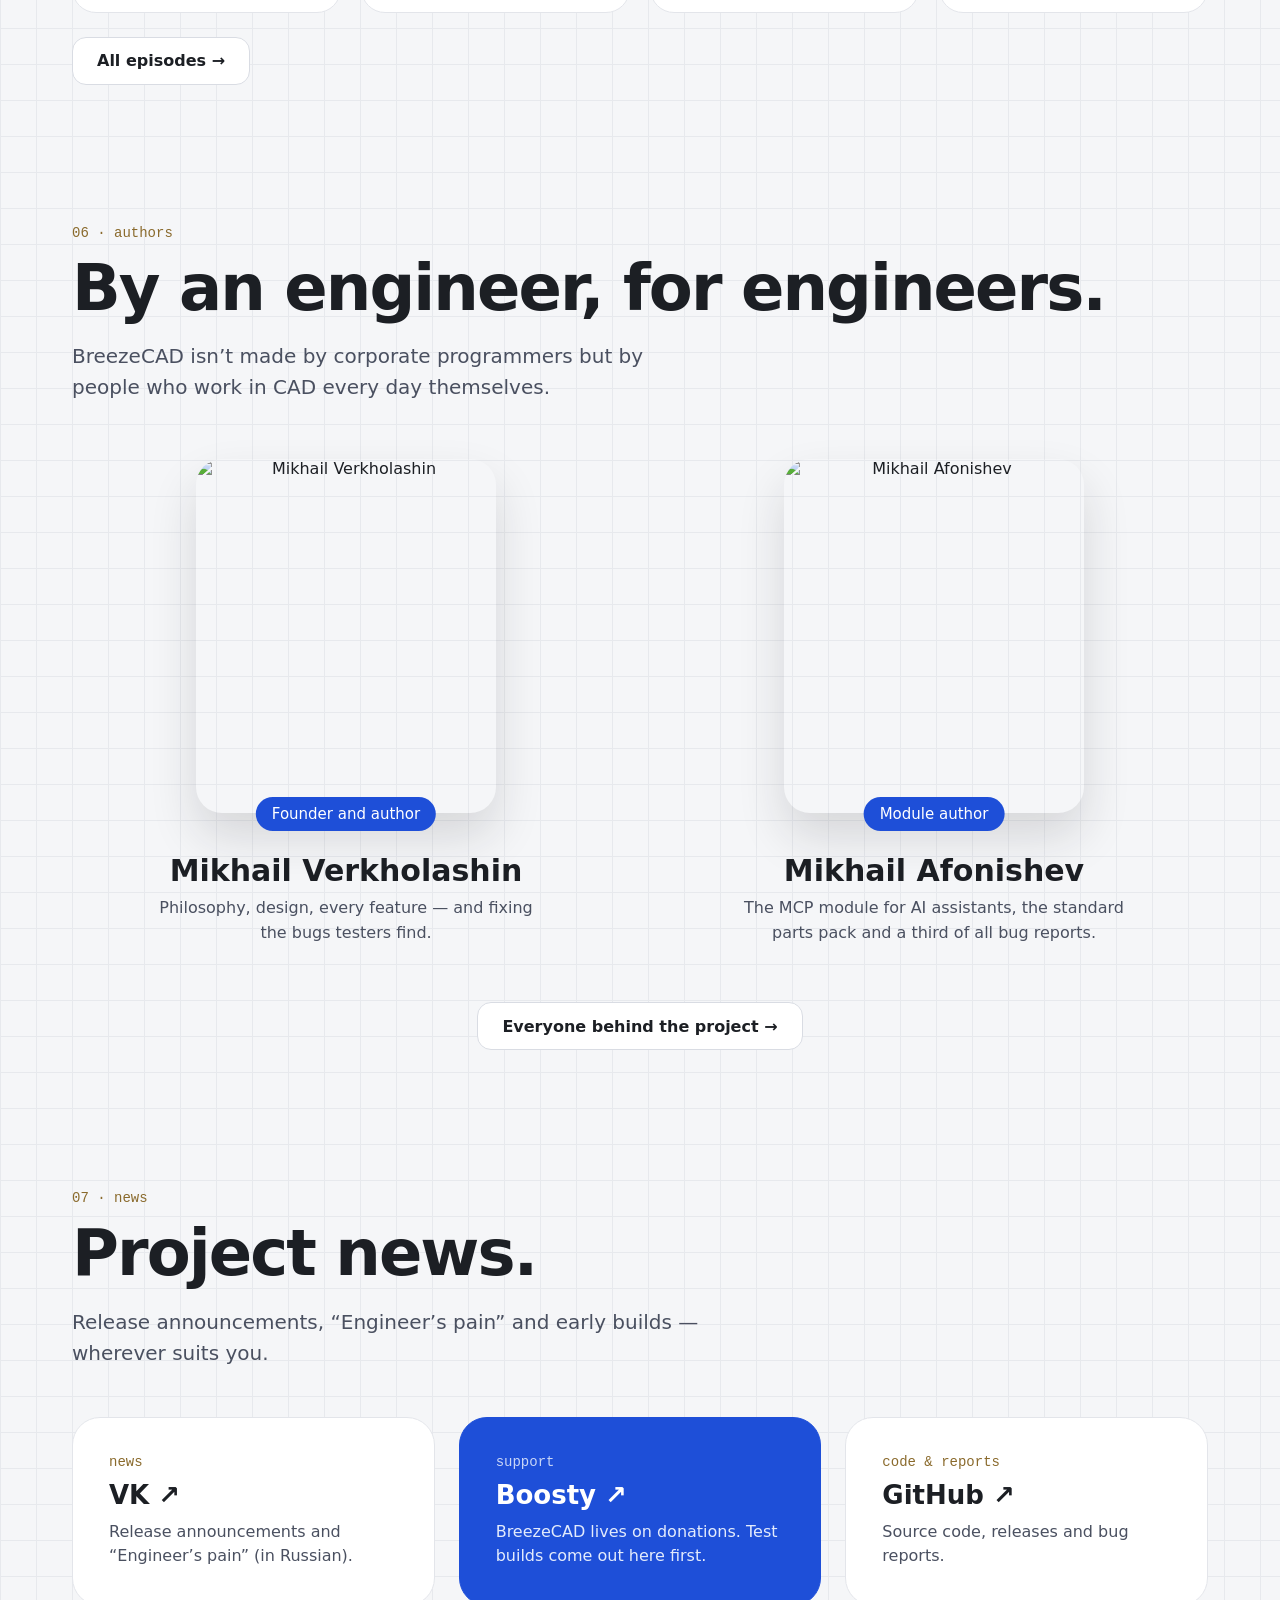
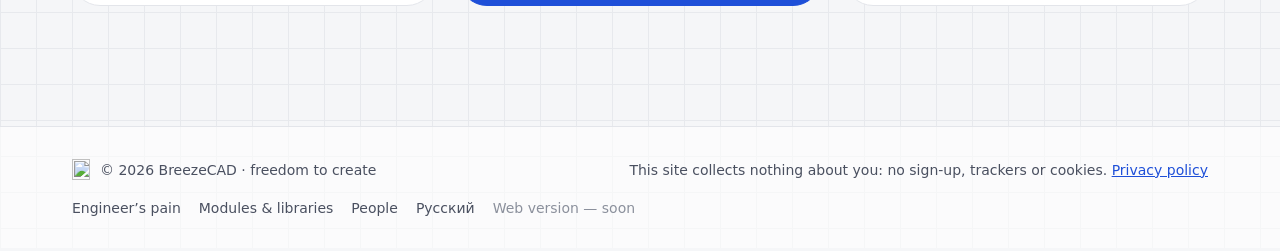
==== commit 8faf4b63: "Исправлен переключатель языка: английская главная и телефоны - en/index.html: RU вёл обратно на англ" ====
--- a/en/index.html
+++ b/en/index.html
@@ -120,7 +120,8 @@
 @media (max-width:600px){
 .wrap{padding:0 16px}
 .g2,.g3,.g4,.pain-teaser{grid-template-columns:minmax(0,1fr)}
-.lang,.hide-sm{display:none!important}
+.hide-sm{display:none!important}
+.lang a{min-width:34px;min-height:32px}
 .h2{font-size:38px}
 .hero-h{font-size:46px!important}
 .lead{font-size:18px}
@@ -154,7 +155,7 @@
 <a href="https://vk.ru/breezecad" target="_blank" rel="noopener">News ↗</a>
 </nav>
 <div style="display: flex; align-items: center; gap: 10px; flex-shrink: 0">
-<nav class="lang" aria-label="Language"><a href="./" lang="ru" aria-current="true">RU</a><a href="en/" lang="en" hreflang="en">EN</a></nav>
+<nav class="lang" aria-label="Language"><a href="../" lang="ru" hreflang="ru">RU</a><a href="./" lang="en" aria-current="true">EN</a></nav>
 <a href="https://boosty.to/breezecad" target="_blank" rel="noopener" class="btn btn-ghost hbtn" style="min-height: 44px; padding: 0 16px; font-size: 15px; border-radius: 12px">Support</a>
 <a class="btn btn-blue hbtn" href="#download" style="min-height: 44px; padding: 0 18px; font-size: 15px; border-radius: 12px">Download</a>
 </div>
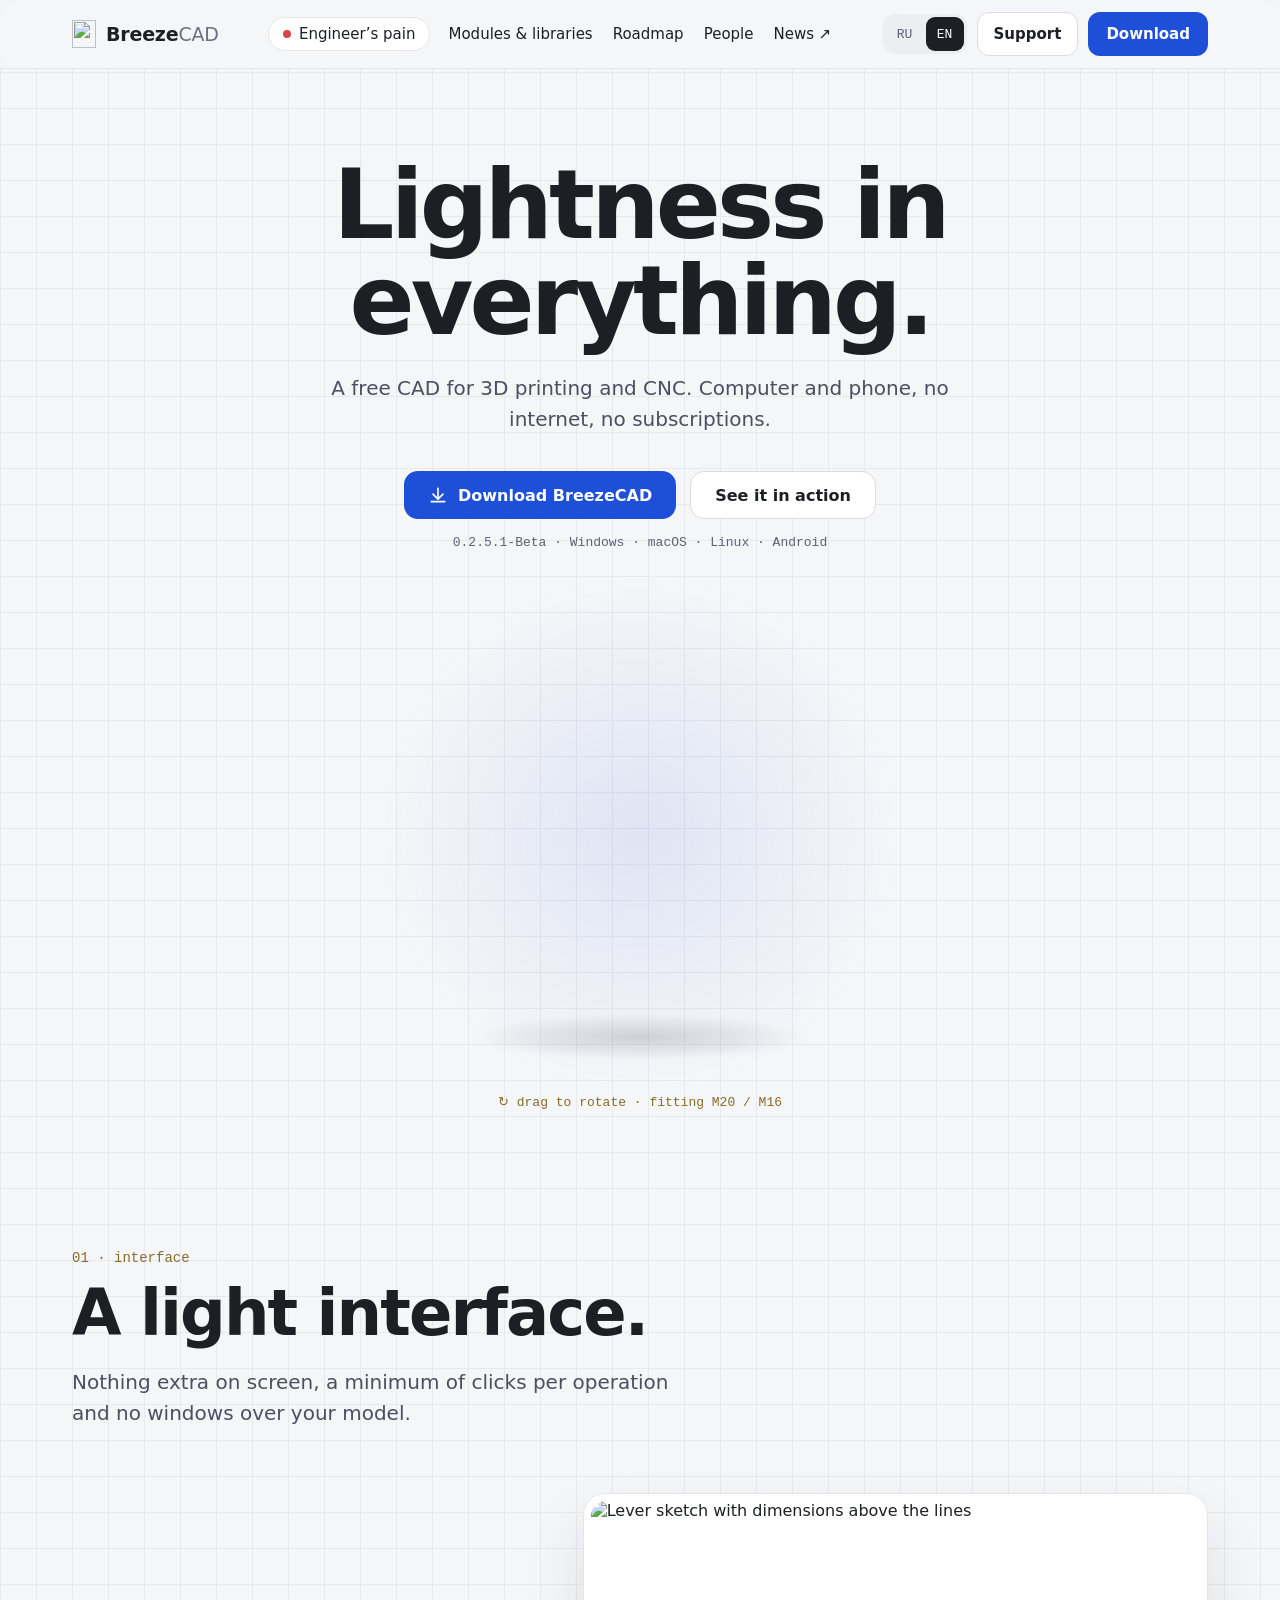
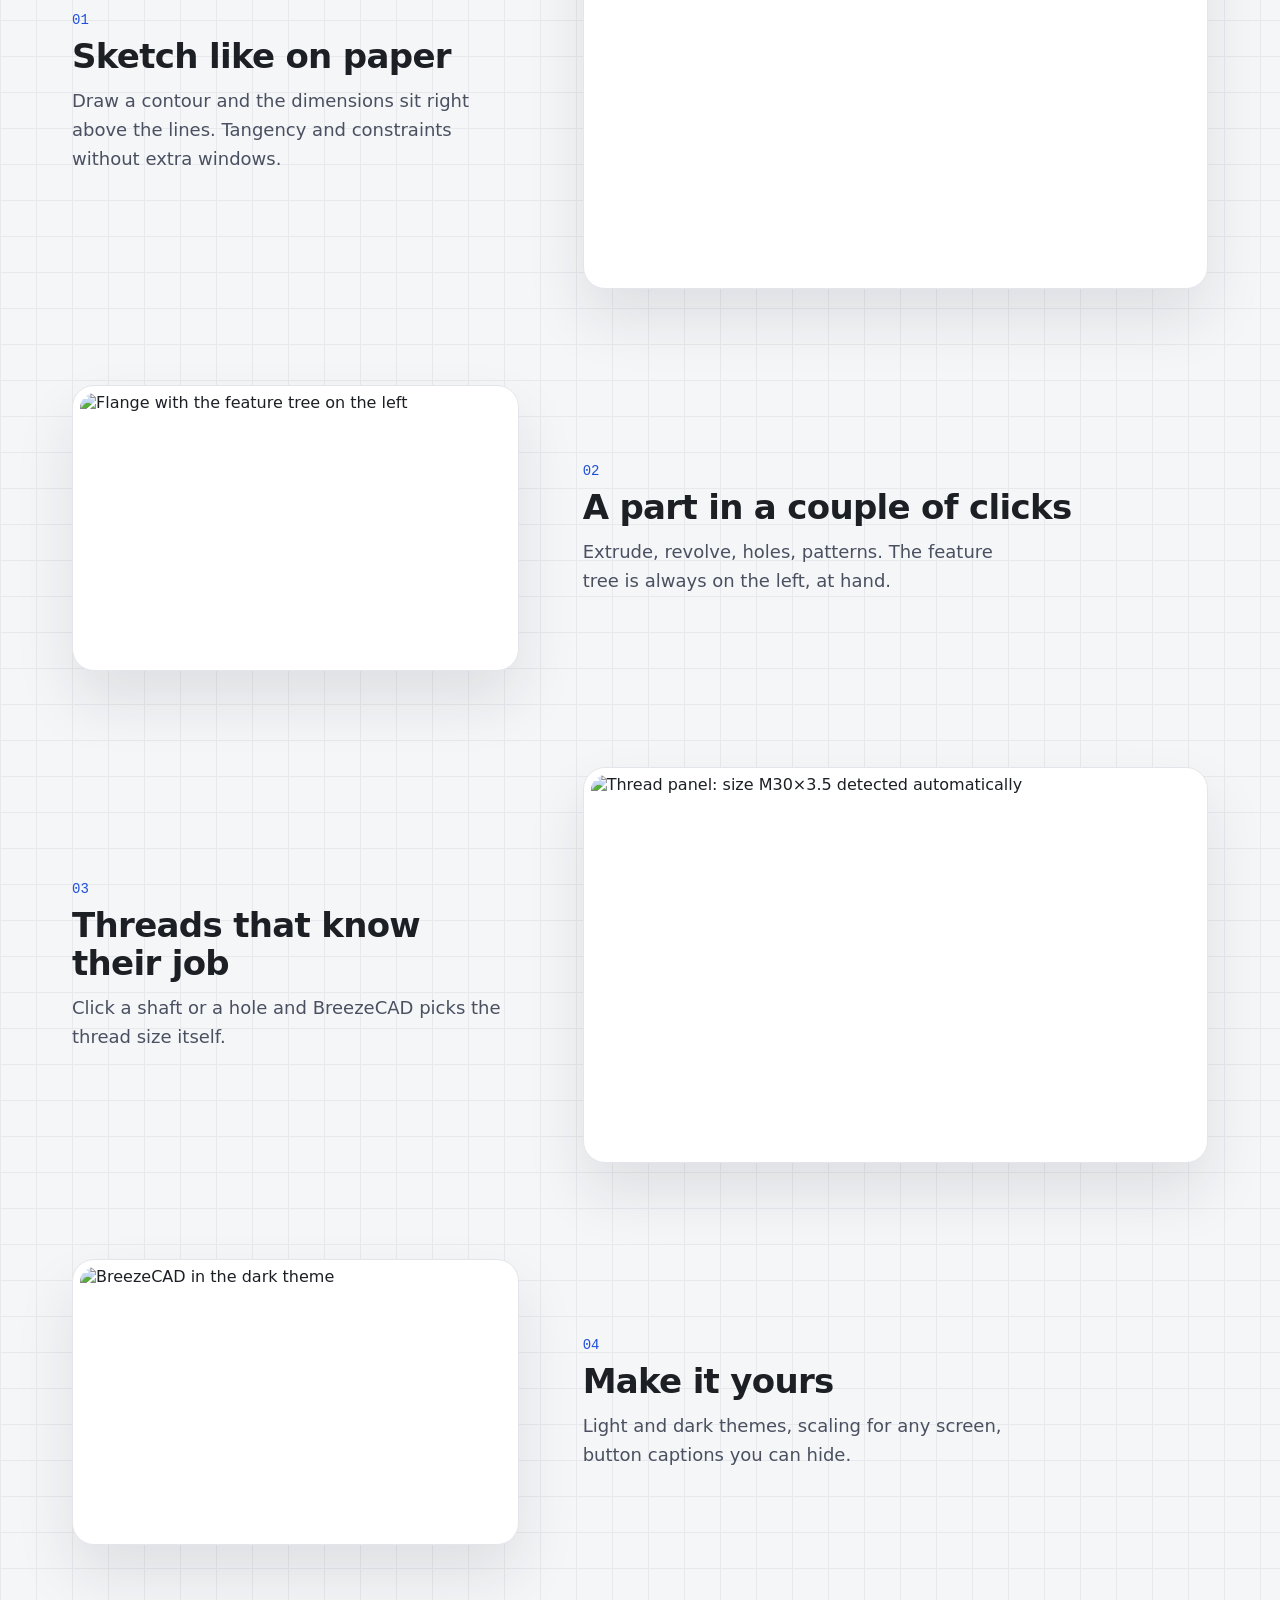
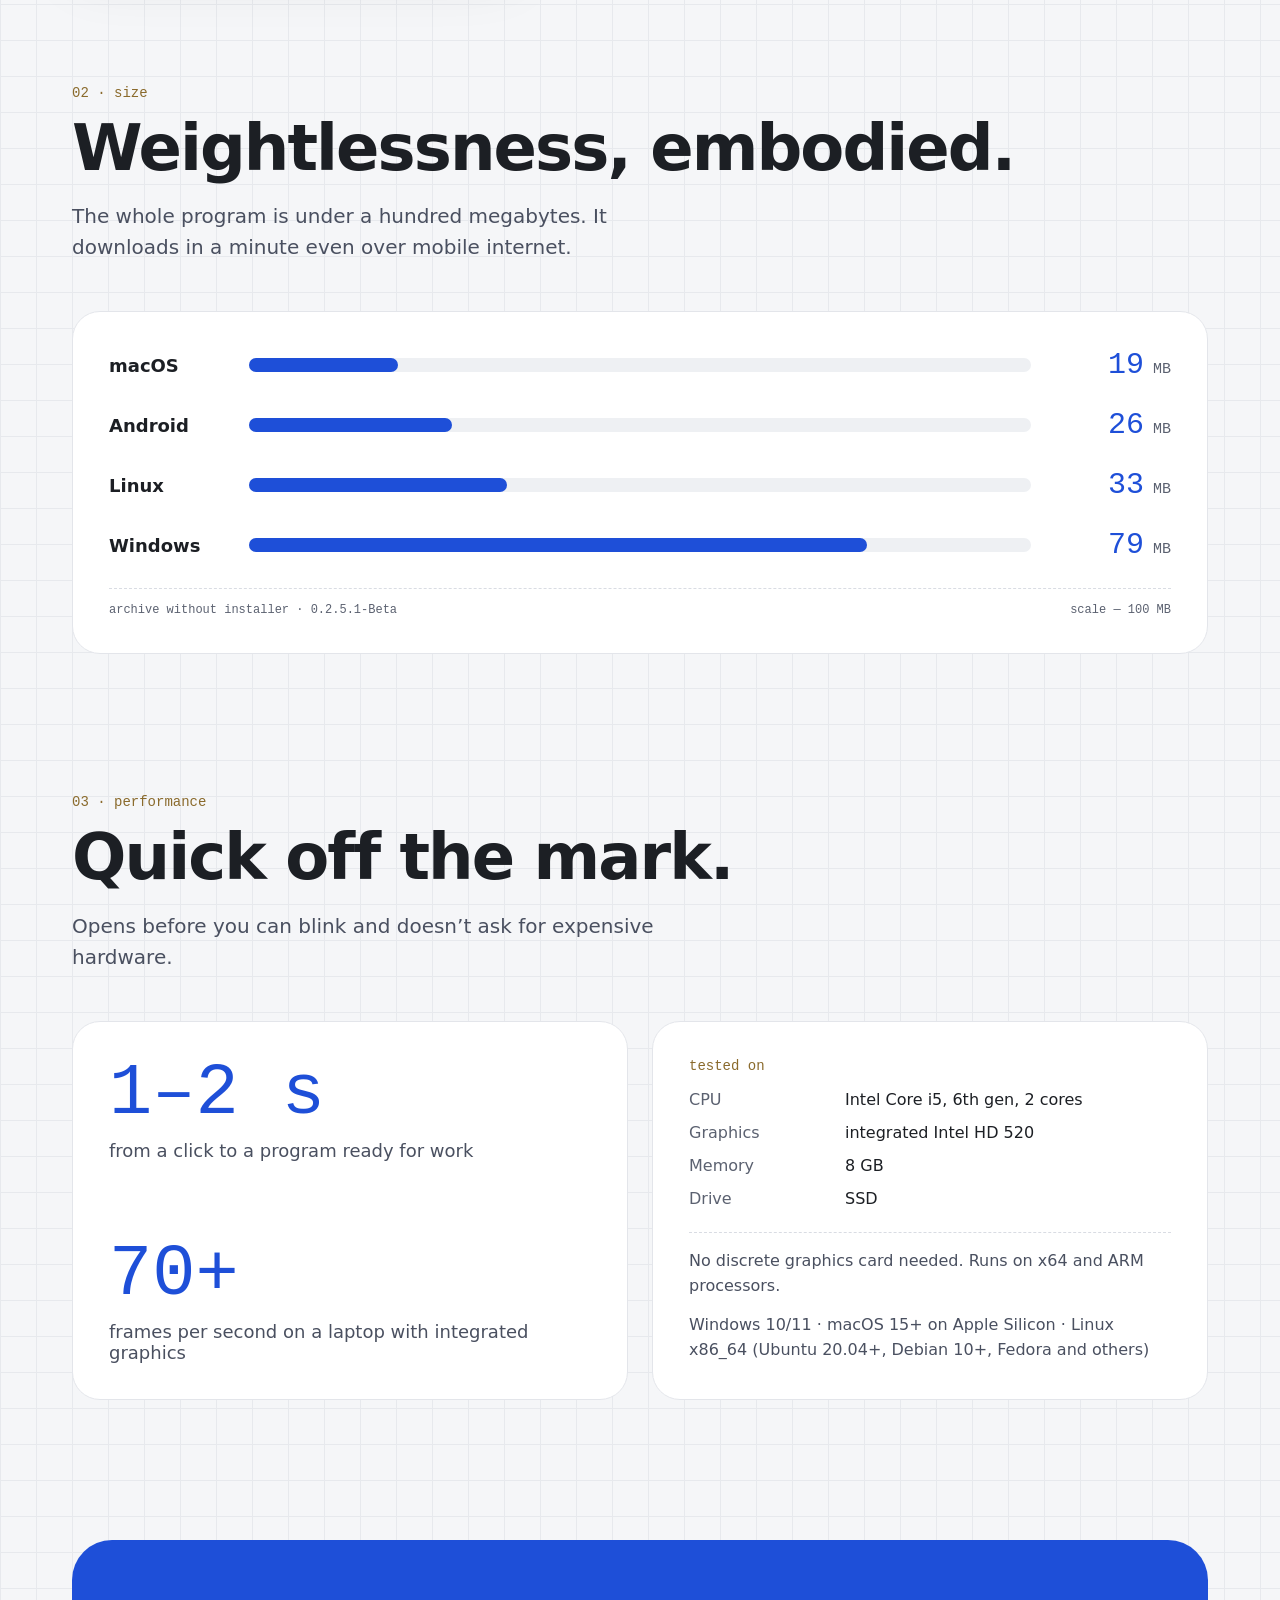
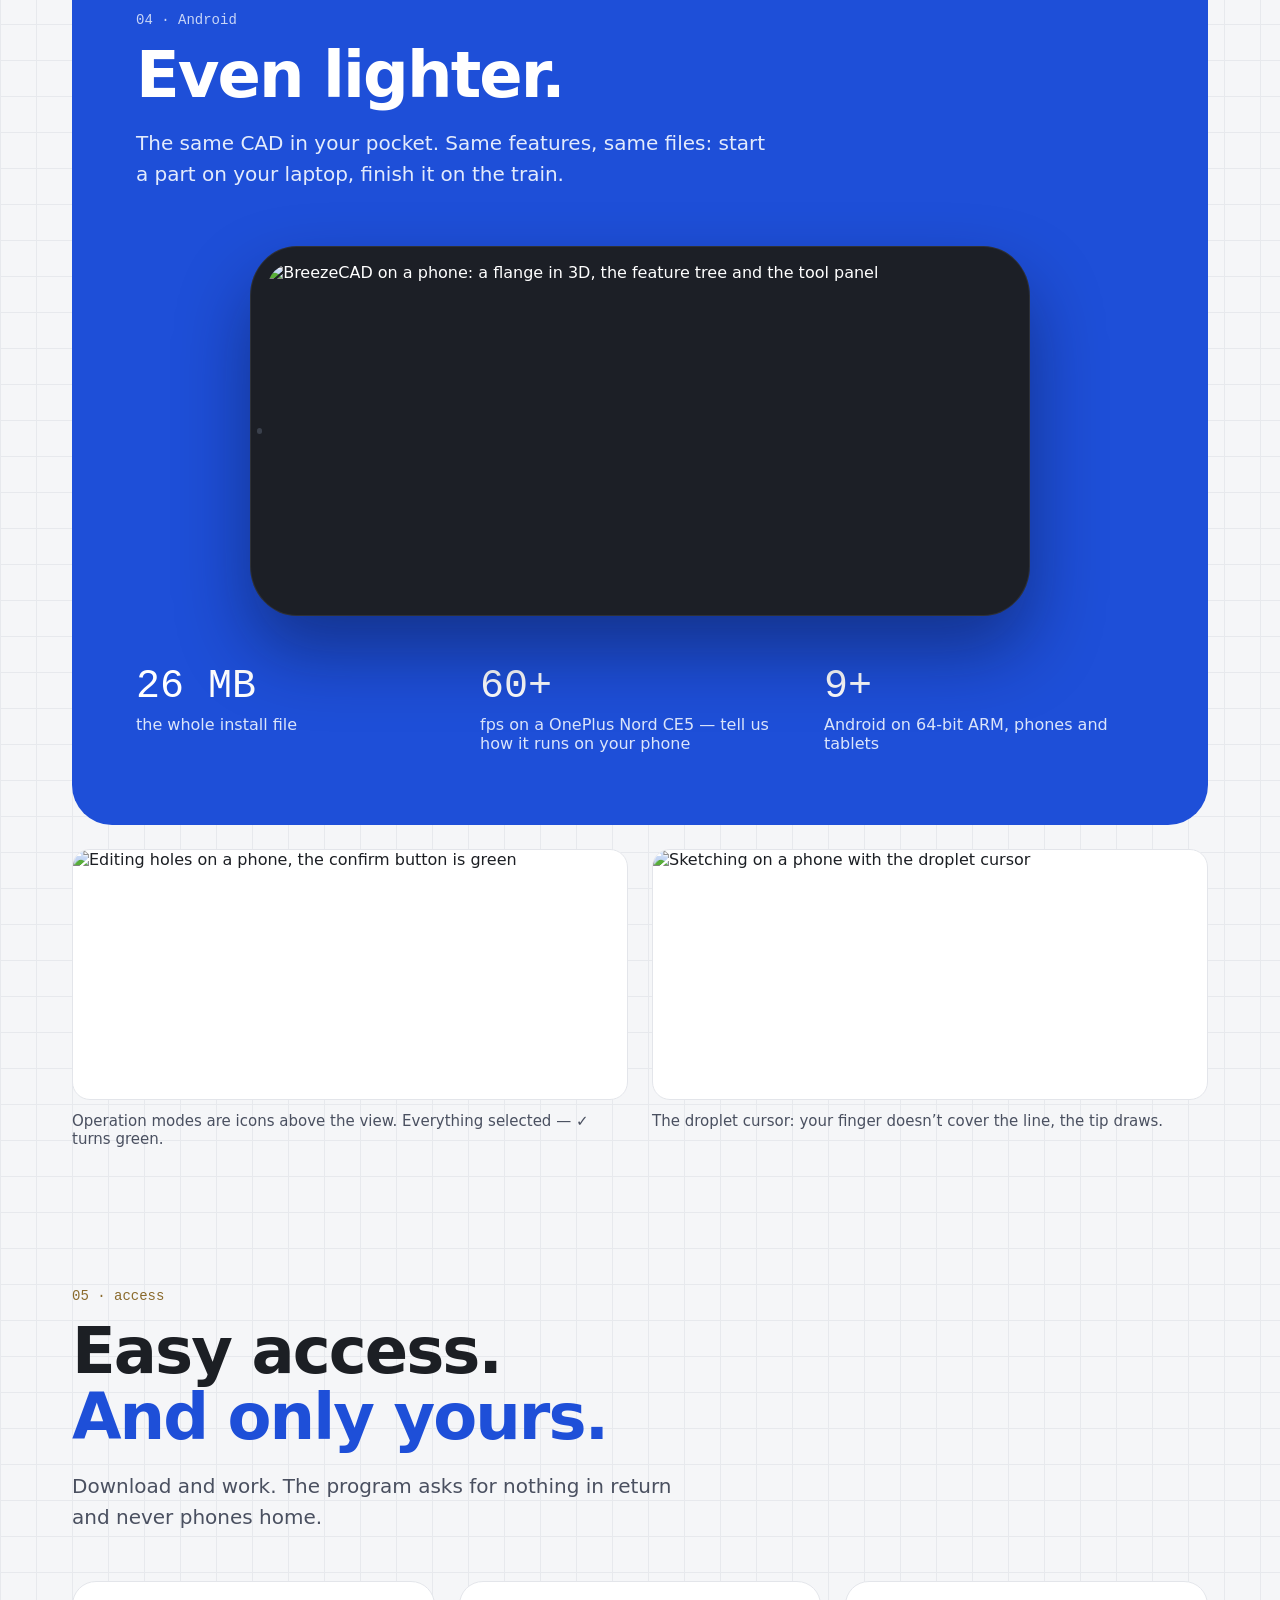
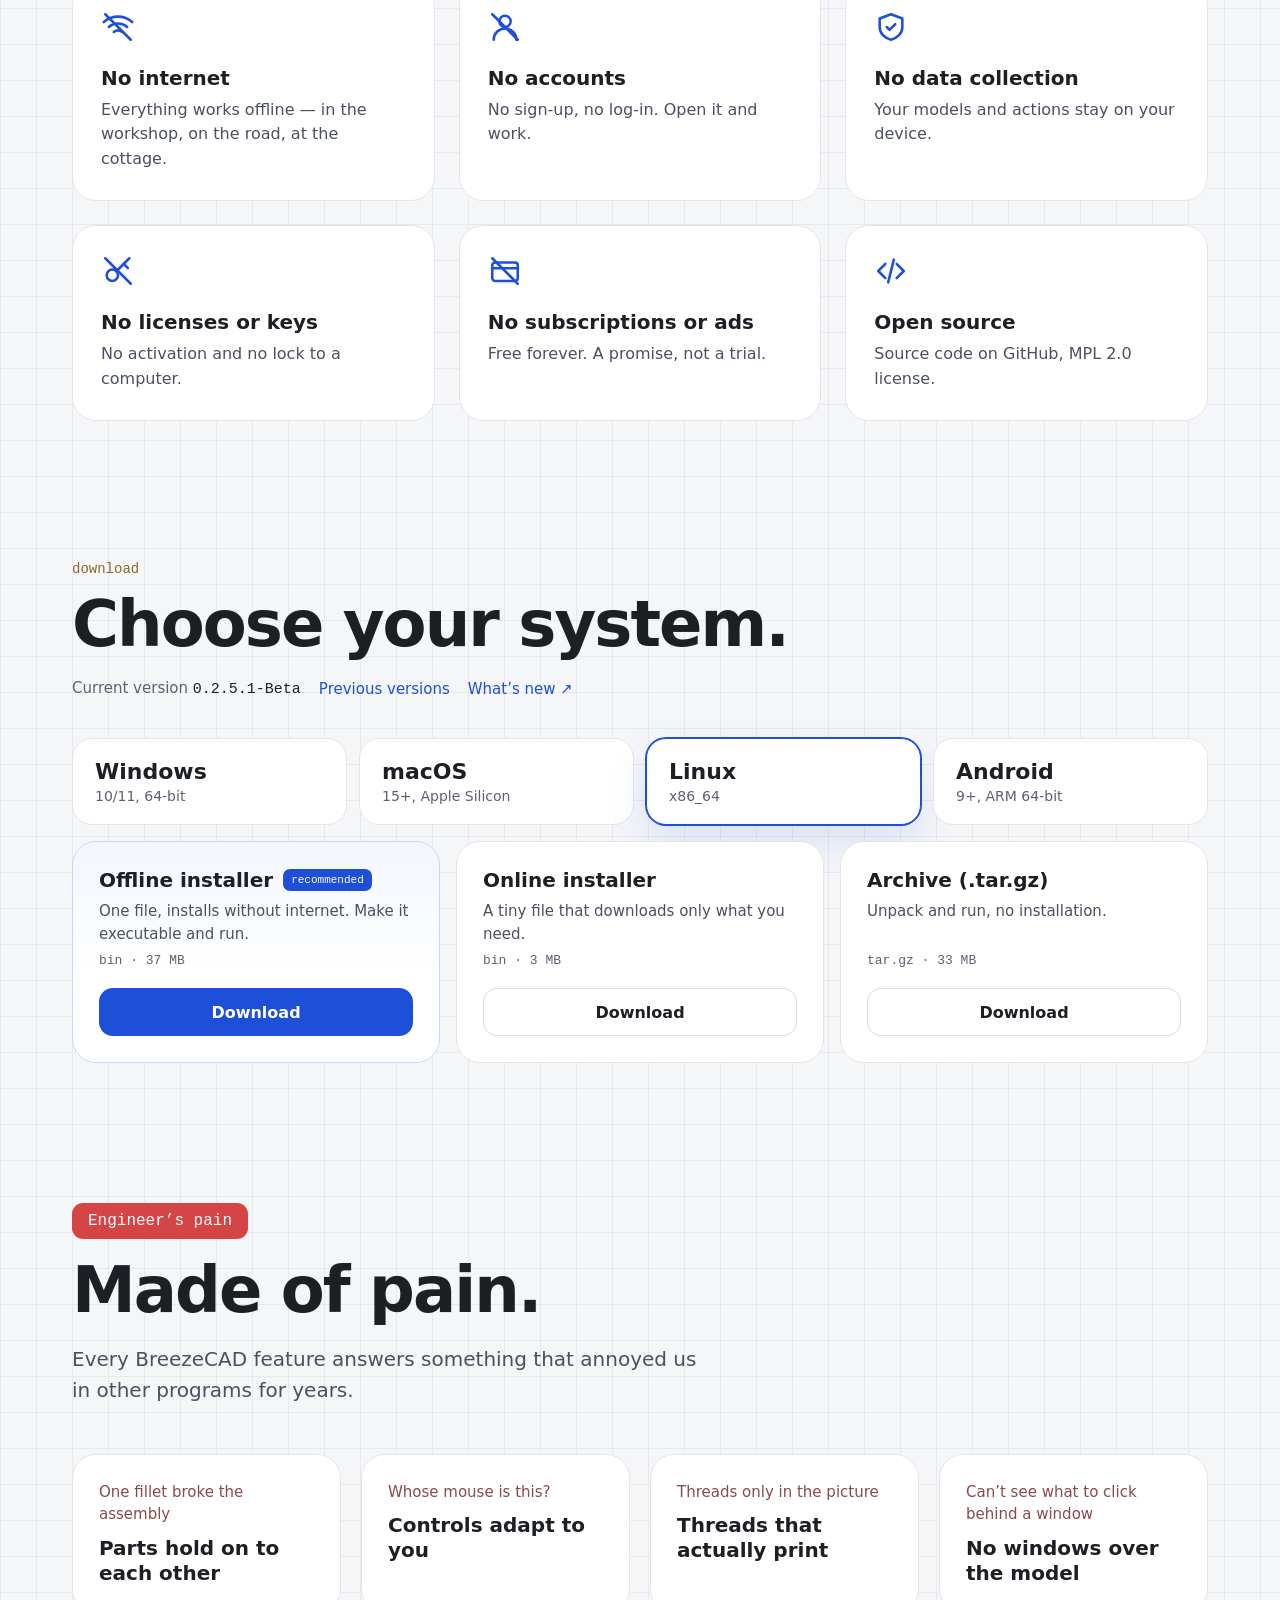
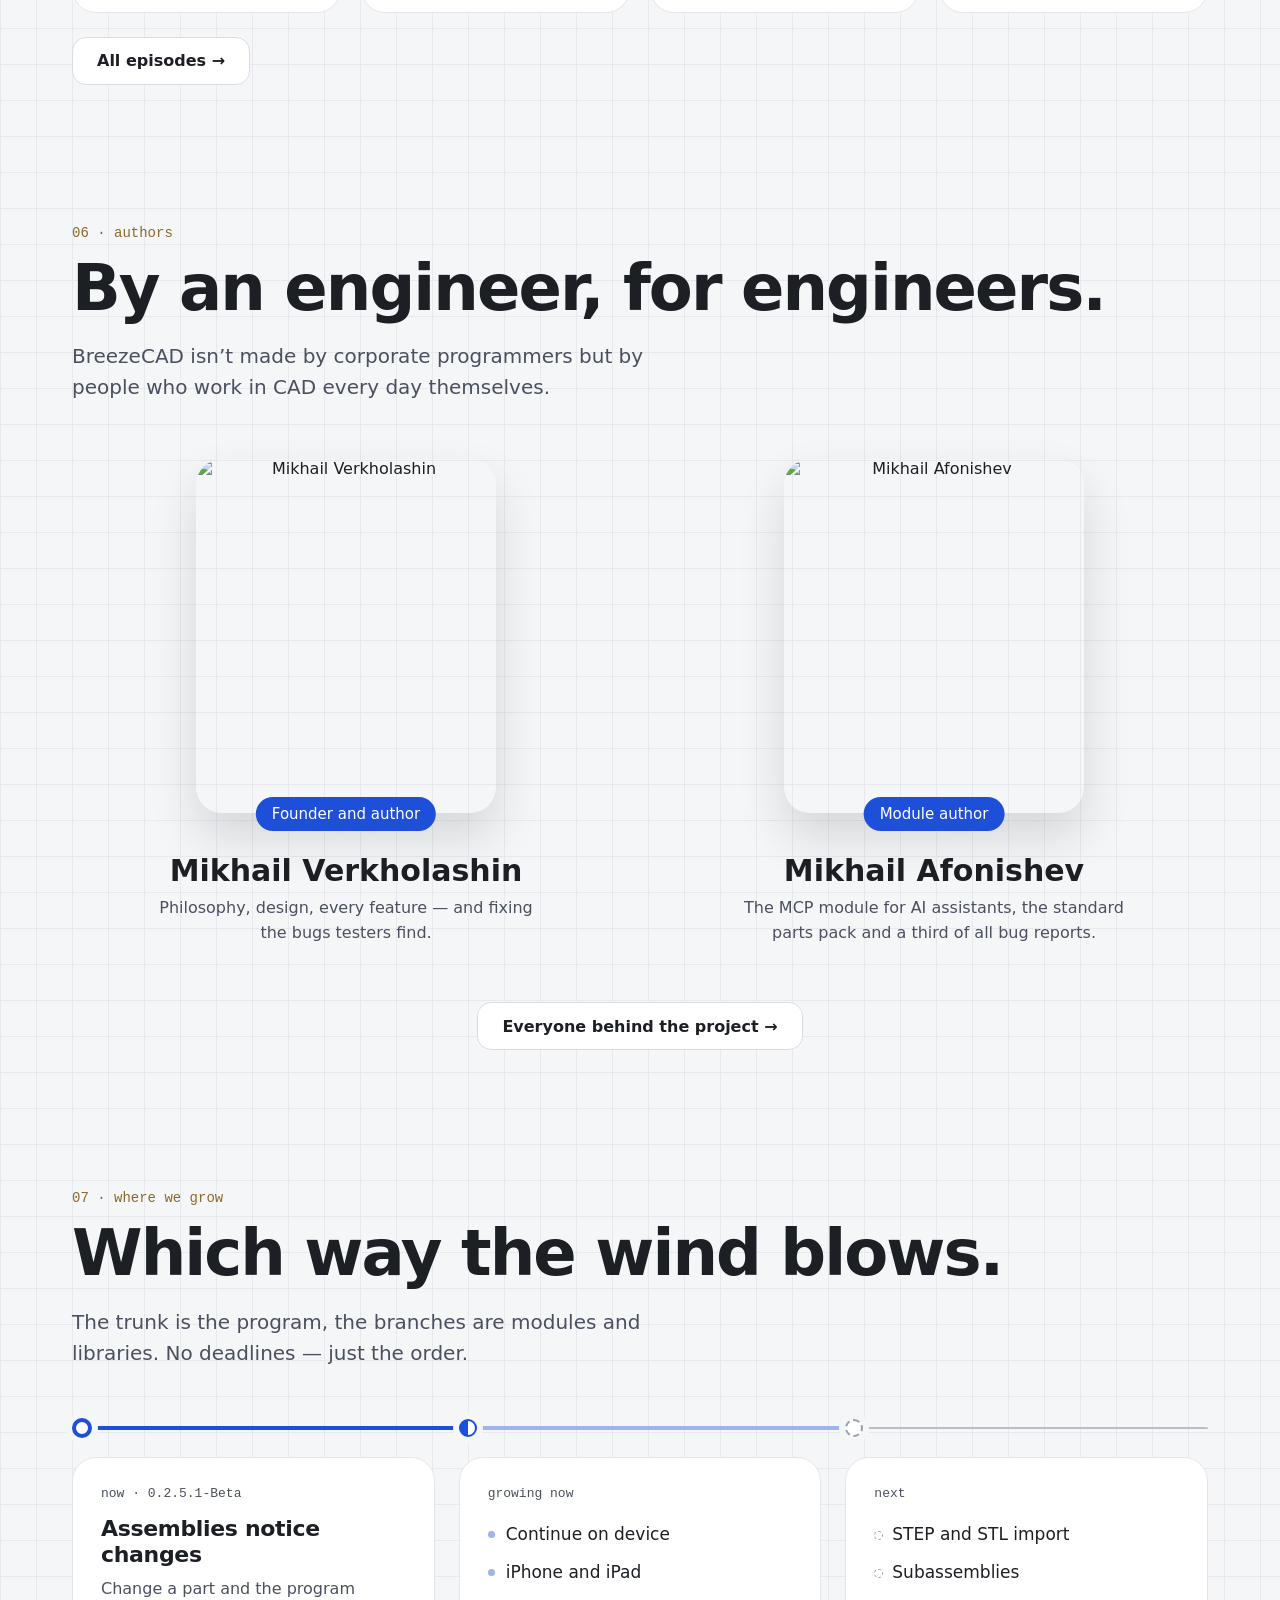
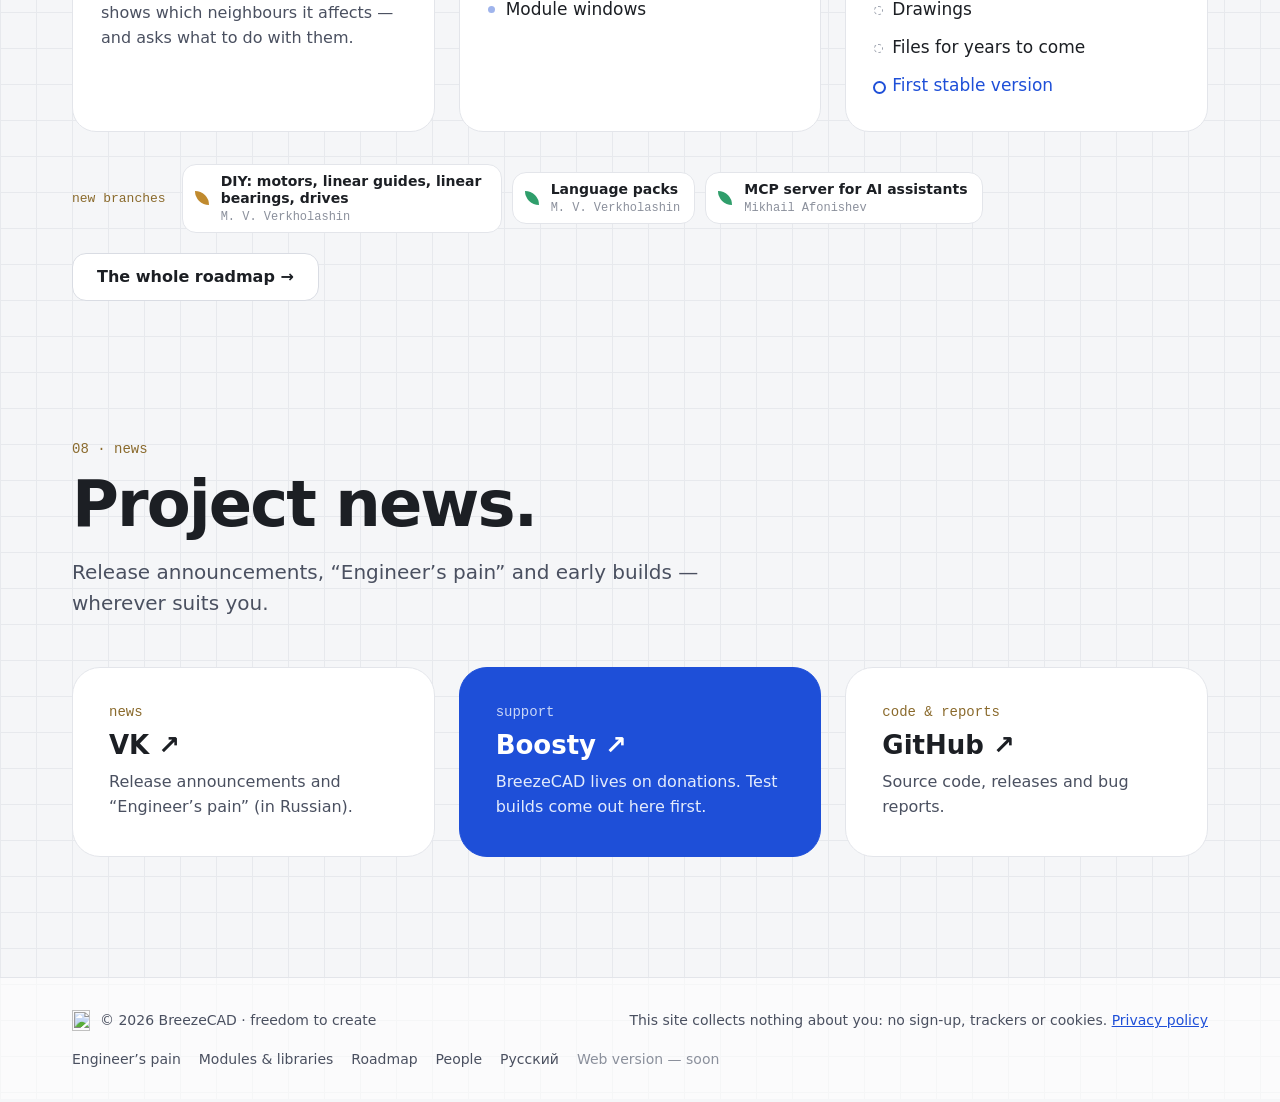
==== commit 49ce5c59: "Дорожная карта: страница-дерево и срез «Куда дует ветер» на главной - roadmap.html и en/roadmap.html" ====
--- a/en/index.html
+++ b/en/index.html
@@ -6,7 +6,10 @@
 <title>BreezeCAD — freedom to create</title>
 <meta name="description" content="BreezeCAD is a free, lightweight CAD for 3D printing and CNC. Windows, macOS, Linux and Android. No internet, no subscriptions, no data collection.">
 <meta name="theme-color" content="#f5f6f8">
-<link rel="icon" href="../favicon.svg" type="image/svg+xml">
+<link rel="icon" href="/favicon.ico" sizes="48x48">
+<link rel="icon" href="/favicon.svg" type="image/svg+xml">
+<link rel="icon" href="/favicon-120.png" type="image/png" sizes="120x120">
+<link rel="apple-touch-icon" href="/assets/apple-touch-icon.png">
 <meta property="og:type" content="website">
 <meta property="og:title" content="BreezeCAD — freedom to create">
 <meta property="og:description" content="A free, lightweight CAD for 3D printing and CNC. Computer and phone, no internet, no subscriptions.">
@@ -50,10 +53,11 @@
 .h2{margin:14px 0 0;font-size:64px;line-height:1.04;letter-spacing:-0.03em;font-weight:700}
 .lead{margin:20px 0 0;font-size:20px;line-height:1.55;color:#4a5060;max-width:640px}
 .nav a{color:#1c1f24;text-decoration:none;font-size:15px;padding:10px 2px;white-space:nowrap}
-@media (max-width:1500px){.hide-mid{display:none!important}}
+@media (max-width:1660px){.hide-mid{display:none!important}}
 @media (max-width:1320px){.nav-links{gap:16px!important}}
-@media (max-width:1180px){.nav-soon{display:none!important}}
-@media (max-width:1060px){.nav-links{display:none!important}}
+@media (max-width:1960px){.nav-soon{display:none!important}}
+@media (max-width:1240px){.nav-news{display:none!important}}
+@media (max-width:1100px){.nav-links{display:none!important}}
 .nav a:hover{color:#1e4fd8}
 .btn{display:inline-flex;align-items:center;justify-content:center;gap:10px;min-height:48px;padding:0 24px;border-radius:14px;font-weight:600;font-size:16px;text-decoration:none;transition:transform .25s ease,background .25s ease,border-color .25s ease}
 .btn:hover{transform:translateY(-2px)}
@@ -136,6 +140,7 @@
 .step-text h3{font-size:26px}
 }
 </style>
+<link rel="stylesheet" href="../assets/roadmap.css">
 </head>
 <body>
 <div class="bz">
@@ -150,9 +155,10 @@
 <nav class="nav nav-links" style="display: flex; align-items: center; gap: 24px" aria-label="Sections">
 <a href="pain.html" class="pain-pill">Engineer’s pain</a>
 <a href="modules.html">Modules &amp; libraries</a>
+<a href="roadmap.html">Roadmap</a>
 <a href="people.html">People</a>
 <span class="nav-soon" style="color: #8b909c; font-size: 15px; padding: 10px 2px; white-space: nowrap">Web version <span class="mono" style="font-size: 11px; padding: 2px 6px; border-radius: 6px; background: #eceef2; color: #5b6170">soon</span></span>
-<a href="https://vk.ru/breezecad" target="_blank" rel="noopener">News ↗</a>
+<a class="nav-news" href="https://vk.ru/breezecad" target="_blank" rel="noopener">News ↗</a>
 </nav>
 <div style="display: flex; align-items: center; gap: 10px; flex-shrink: 0">
 <nav class="lang" aria-label="Language"><a href="../" lang="ru" hreflang="ru">RU</a><a href="./" lang="en" aria-current="true">EN</a></nav>
@@ -334,8 +340,19 @@
 <div class="rv" style="margin-top:56px;text-align:center"><a class="btn btn-ghost" href="people.html">Everyone behind the project →</a></div>
 </section>
 
+<section id="roadmap" class="wrap sec">
+<p class="kick rv">07 · where we grow</p>
+<h2 class="h2 rv">Which way the wind blows.</h2>
+<p class="lead rv">The trunk is the program, the branches are modules and libraries. No deadlines — just the order.</p>
+<div class="rmt rv">
+<div class="rmt-col here"><span class="rm-node"></span><div class="rmt-card"><p class="rmt-t">now · <span data-bz="version">0.2.5.1-Beta</span></p><h3>Assemblies notice changes</h3><p>Change a part and the program shows which neighbours it affects — and asks what to do with them.</p></div></div>
+<div class="rmt-col now"><span class="rm-node"></span><div class="rmt-card"><p class="rmt-t">growing now</p><ul><li>Continue on device</li><li>iPhone and iPad</li><li>Module windows</li></ul></div></div>
+<div class="rmt-col next"><span class="rm-node"></span><div class="rmt-card"><p class="rmt-t">next</p><ul><li>STEP and STL import</li><li>Subassemblies</li><li>Drawings</li><li>Files for years to come</li><li class="goal">First stable version</li></ul></div></div>
+</div>
+<div class="rmt-foot rv"><div class="rmt-fresh" id="rm-fresh" data-src="../data/registry-index.json"><span class="rmt-t">new branches</span><a class="rm-leaf lib" data-id="diy-motion" href="modules.html#m-diy-motion"><i></i><span><b>DIY: motors, guides, drives</b><small>M. V. Verkholashin</small></span></a><a class="rm-leaf" data-id="languages" href="modules.html#m-languages"><i></i><span><b>Language packs</b><small>M. V. Verkholashin</small></span></a><a class="rm-leaf" data-id="mcp" href="modules.html#m-mcp"><i></i><span><b>MCP server for AI assistants</b><small>Mikhail Afonishev</small></span></a></div><a class="btn btn-ghost" href="roadmap.html">The whole roadmap →</a></div>
+</section>
 <section id="news" class="wrap sec" style="padding-bottom: 120px">
-<p class="kick rv">07 · news</p>
+<p class="kick rv">08 · news</p>
 <h2 class="h2 rv">Project news.</h2>
 <p class="lead rv">Release announcements, “Engineer’s pain” and early builds — wherever suits you.</p>
 <div class="g3" style="margin-top: 48px">
@@ -352,7 +369,7 @@
 <span style="font-size: 14px; color: #4a5060">© 2026 BreezeCAD · freedom to create</span>
 </div>
 <p style="margin: 0; font-size: 14px; color: #4a5060">This site collects nothing about you: no sign-up, trackers or cookies. <a href="privacy.html">Privacy policy</a></p>
-<nav class="foot-nav" aria-label="Pages"><a href="pain.html">Engineer’s pain</a><a href="modules.html">Modules &amp; libraries</a><a href="people.html">People</a><a href="../" lang="ru" hreflang="ru">Русский</a><span style="color:#8b909c">Web version — soon</span></nav>
+<nav class="foot-nav" aria-label="Pages"><a href="pain.html">Engineer’s pain</a><a href="modules.html">Modules &amp; libraries</a><a href="roadmap.html">Roadmap</a><a href="people.html">People</a><a href="../" lang="ru" hreflang="ru">Русский</a><span style="color:#8b909c">Web version — soon</span></nav>
 </div>
 </footer>
 
@@ -368,5 +385,6 @@
   requestAnimationFrame(function () { setTimeout(function () { bzMountPart(c, { auto: !still }); }, 30); });
 })();
 </script>
+<script src="../assets/roadmap.js" defer></script>
 </body>
 </html>
--- a/assets/roadmap.css
+++ b/assets/roadmap.css
@@ -0,0 +1,135 @@
+/* Дорожная карта: дерево на roadmap.html и короткий срез на главной.
+   Ствол — программа, листья — модули и библиотеки из data/registry-index.json (assets/roadmap.js). */
+@keyframes rise{from{opacity:0;transform:translateY(28px)}to{opacity:1;transform:none}}
+.rm-legend{display:flex;flex-wrap:wrap;gap:10px 22px;margin-top:28px;font:500 13px 'IBM Plex Mono',monospace;color:#5b6170}
+.rm-legend span{display:inline-flex;align-items:center;gap:8px}
+.rm-legend i{display:inline-block;width:10px;height:10px;border-radius:50%}
+.rm-legend .l-done{background:#1e4fd8}
+.rm-legend .l-now{background:linear-gradient(90deg,#1e4fd8 50%,#fff 50%);border:2px solid #1e4fd8;width:12px;height:12px}
+.rm-legend .l-here{background:#fff;border:3px solid #1e4fd8;width:12px;height:12px}
+.rm-legend .l-next{background:#fff;border:2px dashed #9aa0ac}
+.rm-legend .l-leaf{border-radius:0 100% 0 100%;background:#2f9e6b}
+.rm-legend .l-lib{border-radius:0 100% 0 100%;background:#c08a2e}
+
+.rm{list-style:none;margin:56px 0 0;padding:0}
+.rm>li{display:grid;grid-template-columns:minmax(0,1fr) 64px minmax(0,1fr);grid-template-areas:"leaves axis body"}
+.rm-leaves{grid-area:leaves;display:flex;flex-direction:column;align-items:flex-end;justify-content:flex-start;gap:10px;padding:22px 0}
+.rm-axis{grid-area:axis;position:relative;display:flex;justify-content:center;align-items:flex-start;padding-top:48px}
+.rm-stage .rm-axis{padding-top:0}
+.rm>li:not([data-ver]):not(.rm-major) .rm-axis{padding-top:30px}
+.rm-body{grid-area:body;padding:22px 0 22px 8px}
+
+/* ствол */
+.rm-axis::before{content:"";position:absolute;top:0;bottom:0;left:50%;width:4px;margin-left:-2px;border-radius:2px;background:#1e4fd8;transform-origin:top}
+.is-now .rm-axis::before{background:linear-gradient(#1e4fd8 50%,#bcc6dd)}
+.is-next .rm-axis::before{background:#9fb4ec}
+.is-later .rm-axis::before{width:0;margin-left:-1px;background:none;border-left:2px dashed #b8bdc8}
+.rm-root .rm-axis::before{top:50%}
+.rm-tip .rm-axis::before{bottom:50%}
+
+/* узлы */
+.rm-node{position:relative;z-index:1;width:16px;height:16px;border-radius:50%;background:#1e4fd8;box-shadow:0 0 0 6px #f5f6f8}
+.is-now .rm-node{width:20px;height:20px;background:#fff;border:4px solid #1e4fd8}
+.is-now .rm-node::after{content:"";position:absolute;inset:-10px;border-radius:50%;border:2px solid #1e4fd8;opacity:0;animation:rmPulse 2.4s ease-out infinite}
+.is-next .rm-node{background:linear-gradient(90deg,#1e4fd8 50%,#fff 50%);border:2px solid #1e4fd8}
+.is-later .rm-node{background:#fff;border:2px dashed #9aa0ac}
+.rm-major .rm-axis{padding-top:46px}
+.rm-major .rm-node{width:26px;height:26px;border:3px solid #1e4fd8;background:#fff;box-shadow:0 0 0 6px #f5f6f8,inset 0 0 0 5px #fff,inset 0 0 0 20px #dfe7fb}
+@keyframes rmPulse{0%{transform:scale(.6);opacity:.7}100%{transform:scale(1.5);opacity:0}}
+
+/* этапы */
+.rm-stage .rm-body{padding:56px 0 6px 8px}
+.rm-stage .rm-axis::before{display:block}
+.rm-stage-t{margin:0;font:500 14px 'IBM Plex Mono',monospace;color:#8a6a2c}
+.rm-stage-t b{display:inline-block;padding:4px 12px;margin-right:6px;border-radius:999px;background:#1c1f24;color:#fff!important}
+.rm-stage.is-later .rm-stage-t b{background:#fff;color:#1c1f24!important;border:1px solid #d9dce3}
+.rm-stage.is-next .rm-stage-t b{background:#1e4fd8}
+.rm-stage-t b{color:#1c1f24;font-weight:500}
+
+/* вехи */
+.rm-ver{font:500 13px 'IBM Plex Mono',monospace;color:#1e4fd8}
+.is-next .rm-ver,.is-later .rm-ver{color:#8b909c}
+.rm-body h3{margin:6px 0 6px;font-size:24px;line-height:1.2;letter-spacing:-0.015em}
+.rm-body p{margin:0;font-size:16px;line-height:1.55;color:#4a5060;max-width:460px}
+.is-later .rm-body h3{color:#4a5060}
+.rm-here{display:inline-flex;align-items:center;margin-left:10px;padding:2px 9px;border-radius:999px;background:#1e4fd8;color:#fff;font:500 12px 'IBM Plex Mono',monospace;vertical-align:2px}
+.rm-major .rm-body h3{font-size:30px}
+
+/* листья — модули и библиотеки */
+.rm-leaf{position:relative;display:flex;align-items:center;gap:12px;max-width:320px;padding:11px 16px 11px 14px;border-radius:16px;background:#fff;border:1px solid #e3e5ea;text-decoration:none;color:#1c1f24;transition:transform .25s ease,border-color .25s ease}
+a.rm-leaf:hover{transform:translateX(-3px);border-color:#bfe3d0;color:#1c1f24}
+.rm-leaf::after{content:"";position:absolute;top:50%;right:-33px;width:33px;height:2px;margin-top:-1px;background:#2f9e6b}
+.rm-leaf i{flex:none;width:14px;height:14px;border-radius:0 100% 0 100%;background:#2f9e6b}
+.rm-leaf.lib i,.rm-leaf.lib::after{background:#c08a2e}
+.rm-leaf.plan{background:transparent;border-style:dashed;border-color:#c3c7d0}
+.rm-leaf.plan i{background:none;border:2px dashed #9aa0ac}
+.rm-leaf.plan::after{background:none;height:0;border-top:2px dashed #b8bdc8}
+.rm-leaf b{display:block;font-size:15px;font-weight:600;line-height:1.25}
+.rm-leaf small{display:block;margin-top:2px;font:400 12px 'IBM Plex Mono',monospace;color:#8b909c}
+.rm-note{margin:44px 0 0;font-size:15px;color:#8b909c}
+
+/* появление при прокрутке */
+@supports (animation-timeline: view()){
+.rm-axis::before{animation:rmGrow linear both;animation-timeline:view();animation-range:entry 0% cover 50%}
+.rm-node,.rm-leaf{animation:rmPop linear both;animation-timeline:view();animation-range:entry 10% cover 35%}
+.rm-body{animation:rise linear both;animation-timeline:view();animation-range:entry 0% cover 30%}
+}
+@keyframes rmGrow{from{transform:scaleY(0)}to{transform:scaleY(1)}}
+@keyframes rmPop{from{opacity:0;transform:scale(.6)}to{opacity:1;transform:none}}
+@media (prefers-reduced-motion: reduce){.rm *,.rm *::before,.rm *::after{animation:none!important}}
+
+/* телефон: ствол слева, листья под вехой */
+@media (max-width:760px){
+.rm>li{grid-template-columns:36px minmax(0,1fr);grid-template-areas:"axis body" "axis leaves"}
+.rm-body{padding:18px 0 6px 6px}
+.rm-leaves{align-items:flex-start;padding:4px 0 16px 6px;gap:8px}
+.rm-leaves:empty{display:none}
+.rm-axis{padding-top:24px}
+.rm>li:not([data-ver]):not(.rm-major) .rm-axis{padding-top:22px}
+.rm-major .rm-axis{padding-top:22px}
+.rm-stage .rm-axis{padding-top:0}
+.rm-leaf{max-width:none}
+.rm-leaf::after{right:auto;left:-31px;width:24px}
+a.rm-leaf:hover{transform:translateX(3px)}
+.rm-body h3{font-size:20px}
+.rm-major .rm-body h3{font-size:24px}
+.rm-stage .rm-body{padding-top:40px}
+.rm-root .rm-axis::before{top:58px}
+.rm-tip .rm-axis::before{bottom:auto;height:34px}
+}
+
+/* ===== срез на главной ===== */
+.rmt{display:grid;grid-template-columns:repeat(3,minmax(0,1fr));gap:24px;margin-top:48px}
+.rmt-col{position:relative;padding-top:40px}
+.rmt-col::before{content:"";position:absolute;top:9px;left:0;right:-24px;height:4px;border-radius:2px;background:#1e4fd8}
+.rmt-col.now::before{background:#9fb4ec}
+.rmt-col.next::before{height:0;top:10px;background:none;border-top:2px dashed #b8bdc8;right:0}
+.rmt-col>.rm-node{position:absolute;top:2px;left:0;width:18px;height:18px;box-shadow:0 0 0 6px #f5f6f8}
+.rmt-col.here>.rm-node{background:#fff;border:4px solid #1e4fd8;width:20px;height:20px;top:1px}
+.rmt-col.now>.rm-node{background:linear-gradient(90deg,#1e4fd8 50%,#fff 50%);border:2px solid #1e4fd8}
+.rmt-col.next>.rm-node{background:#fff;border:2px dashed #9aa0ac}
+.rmt-card{height:100%;background:#fff;border:1px solid #e3e5ea;border-radius:24px;padding:26px 28px}
+.rmt-t{margin:0;font:500 13px 'IBM Plex Mono',monospace;color:#8a6a2c}
+.rmt-card h3{margin:12px 0 8px;font-size:22px;line-height:1.2;letter-spacing:-0.015em}
+.rmt-card p{margin:0;color:#4a5060;line-height:1.55}
+.rmt-card ul{margin:12px 0 0;padding:0;list-style:none}
+.rmt-card li{position:relative;padding:7px 0 7px 18px;font-size:17px;line-height:1.4;font-weight:500}
+.rmt-card li::before{content:"";position:absolute;left:0;top:15px;width:7px;height:7px;border-radius:50%;background:#9fb4ec}
+.rmt-col.next li::before{background:#fff;border:1.5px dashed #9aa0ac}
+.rmt-card li.goal{color:#1e4fd8}
+.rmt-col.next li.goal::before{border:2px solid #1e4fd8;width:9px;height:9px;left:-1px;top:14px}
+.rmt-foot{display:flex;flex-wrap:wrap;align-items:center;justify-content:space-between;gap:20px;margin-top:32px}
+.rmt-fresh{display:flex;flex-wrap:wrap;align-items:center;gap:10px}
+.rmt-fresh .rmt-t{margin-right:6px}
+.rmt-fresh .rm-leaf{padding:8px 14px 8px 12px;border-radius:14px}
+.rmt-fresh .rm-leaf::after{display:none}
+.rmt-fresh .rm-leaf b{font-size:14px}
+@media (max-width:980px){
+.rmt{grid-template-columns:minmax(0,1fr);gap:0}
+.rmt-col{padding:0 0 20px 40px}
+.rmt-col::before{top:0;bottom:0;left:7px;right:auto;width:4px;height:auto}
+.rmt-col.next::before{top:0;left:8px;width:0;height:auto;border-top:0;border-left:2px dashed #b8bdc8}
+.rmt-col>.rm-node{top:26px}
+.rmt-col.here>.rm-node{top:25px;left:-1px}
+.rmt-col:last-child{padding-bottom:0}
+}
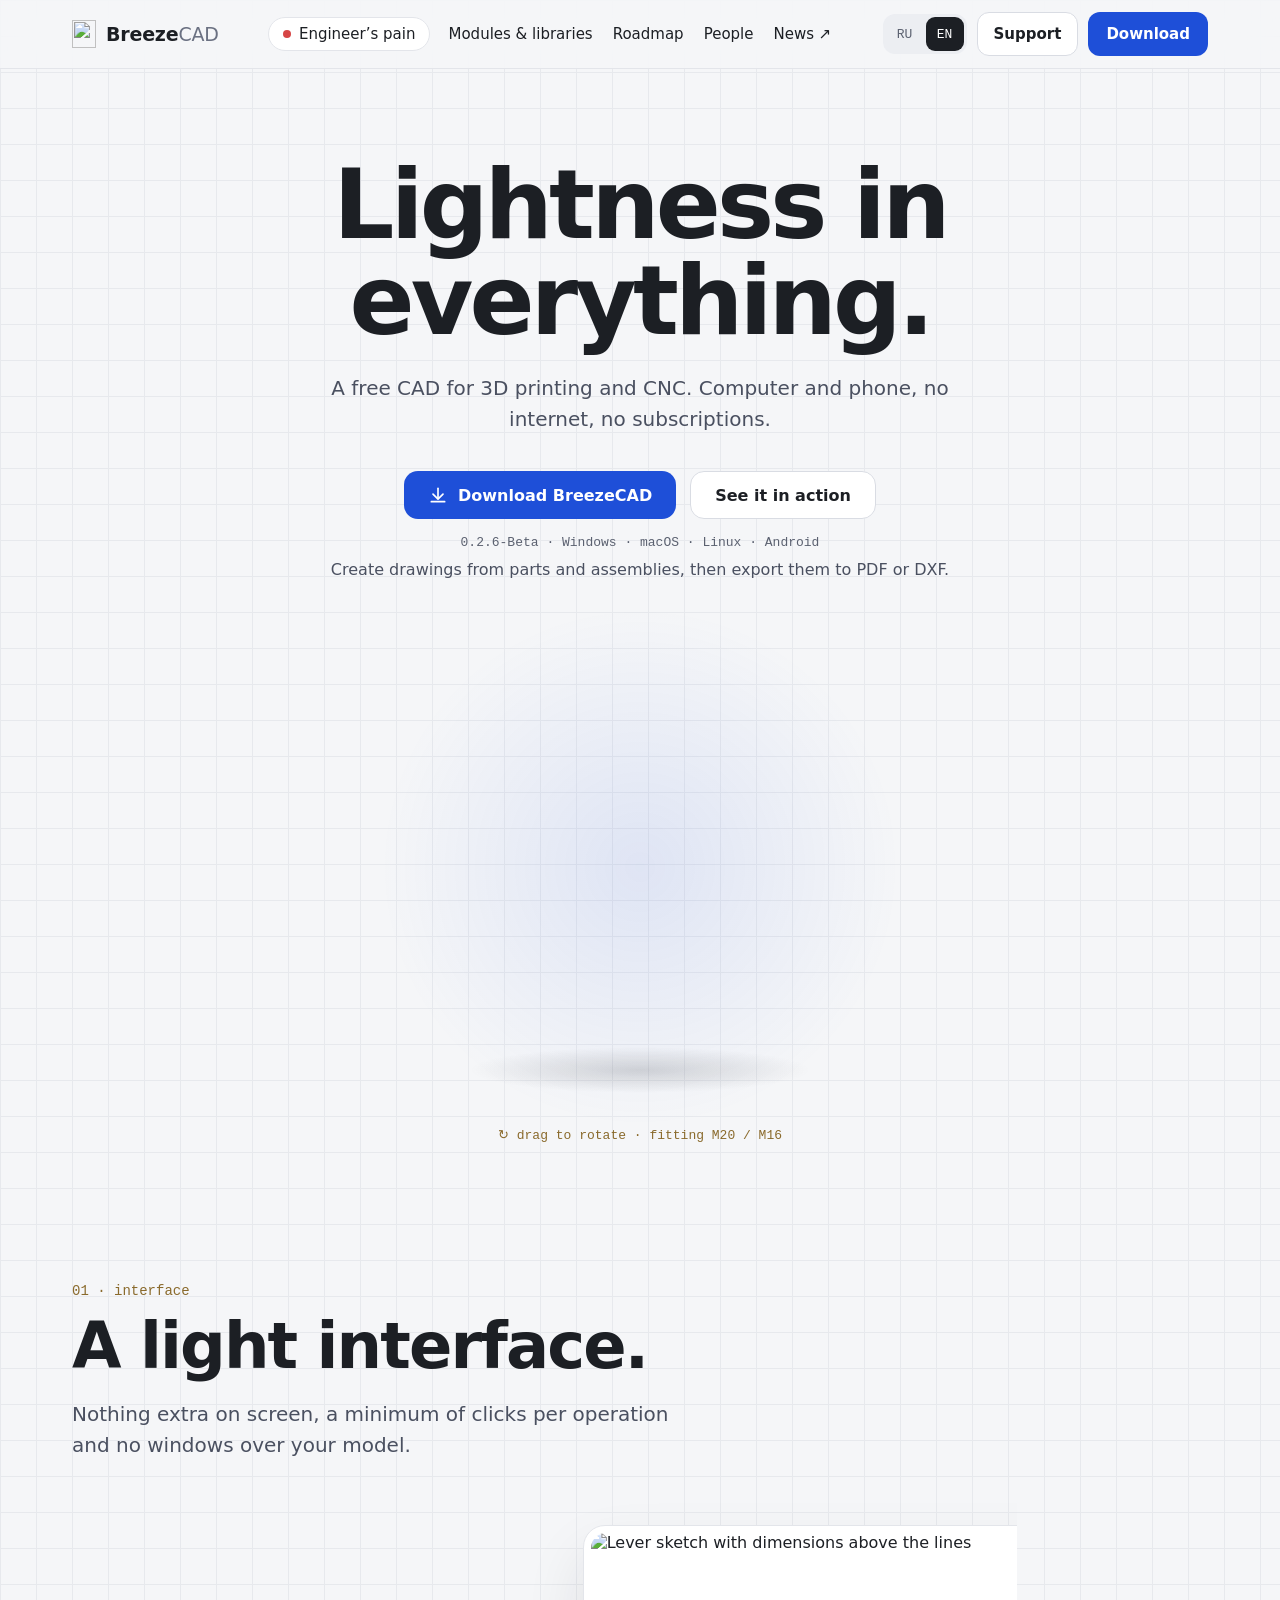
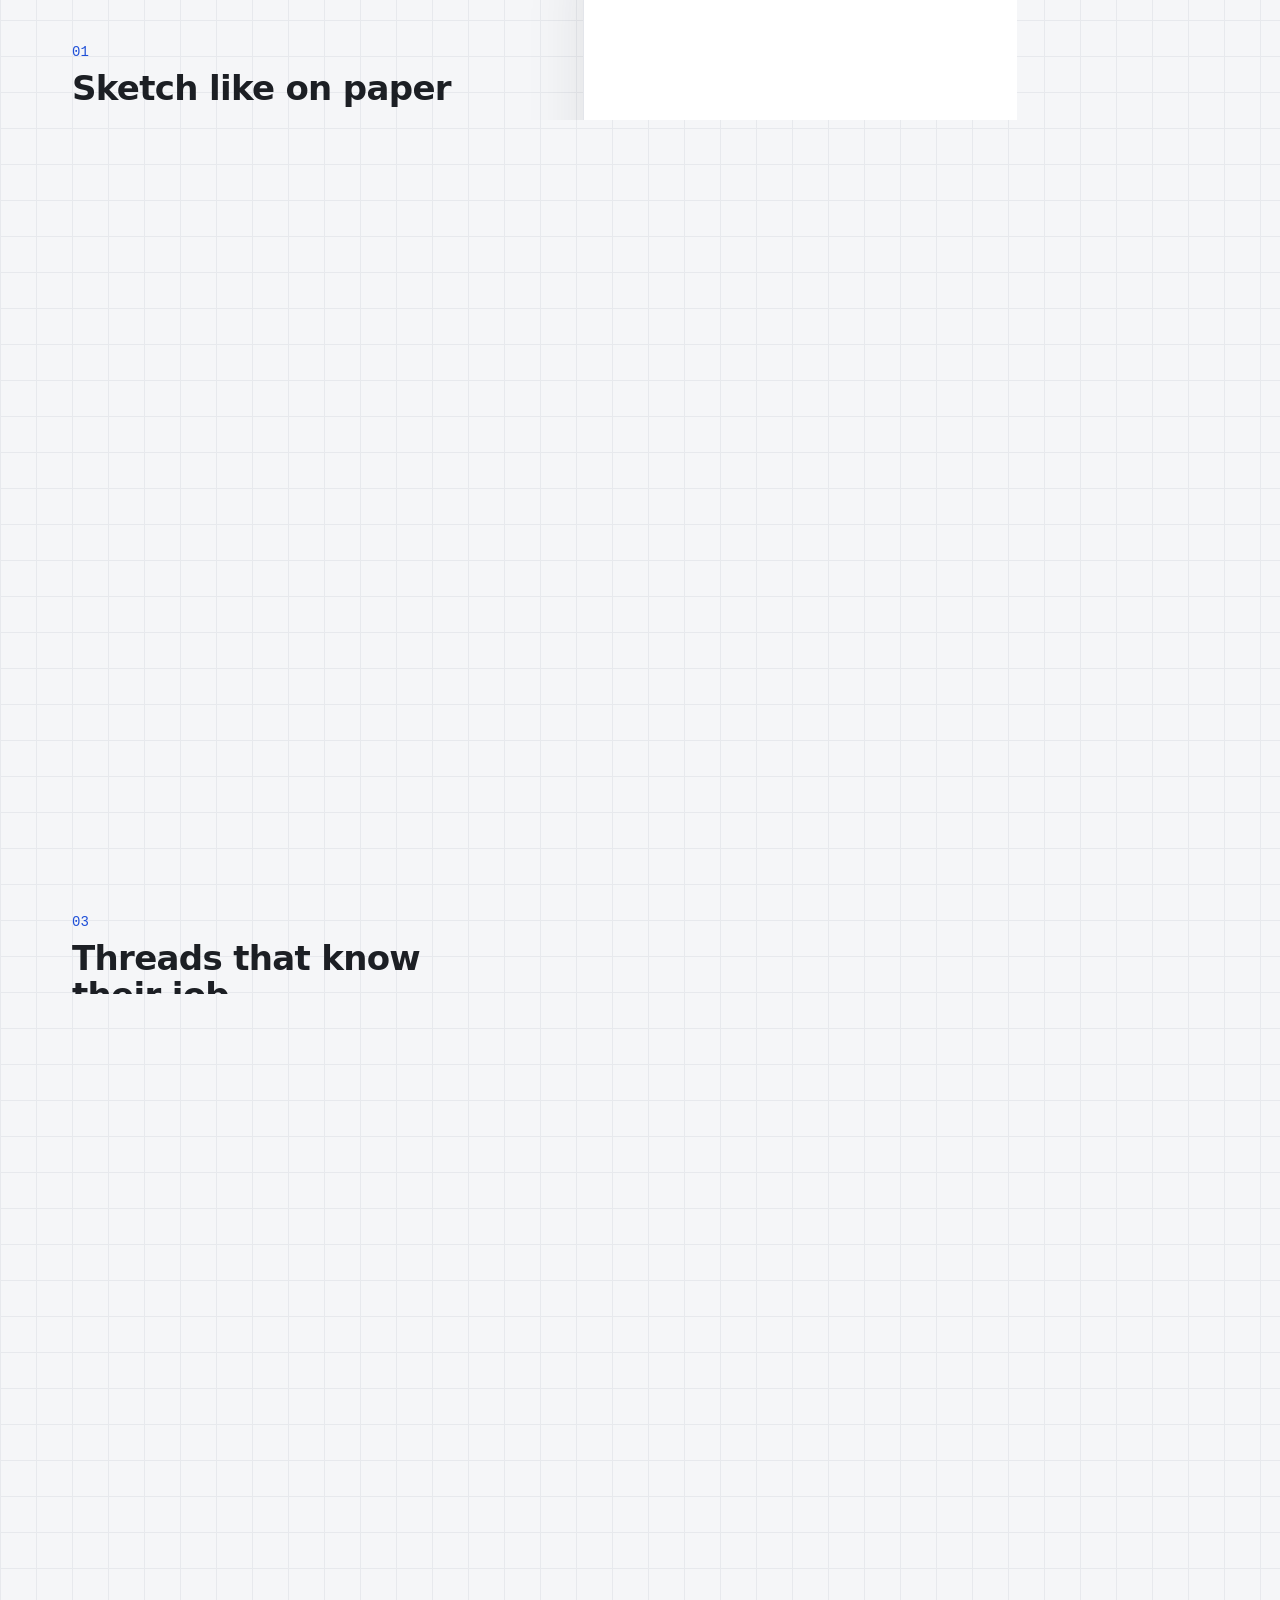
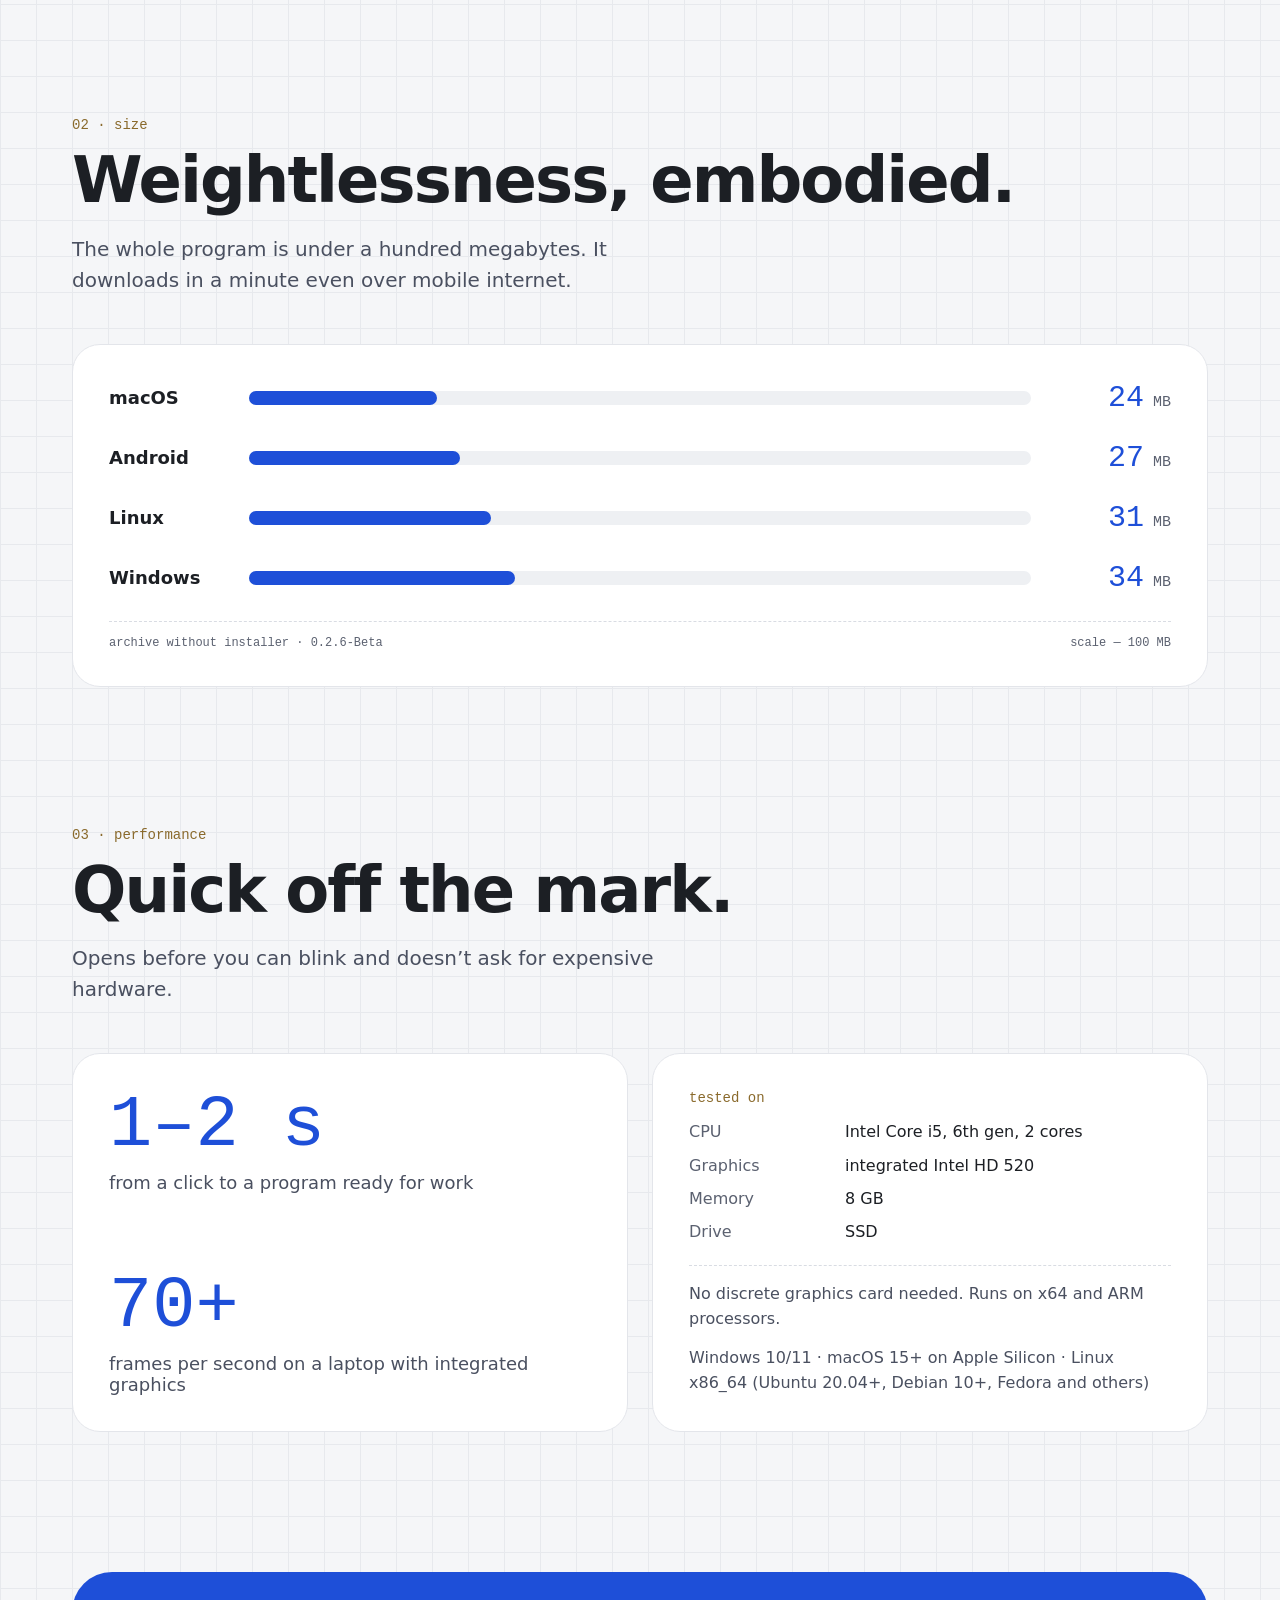
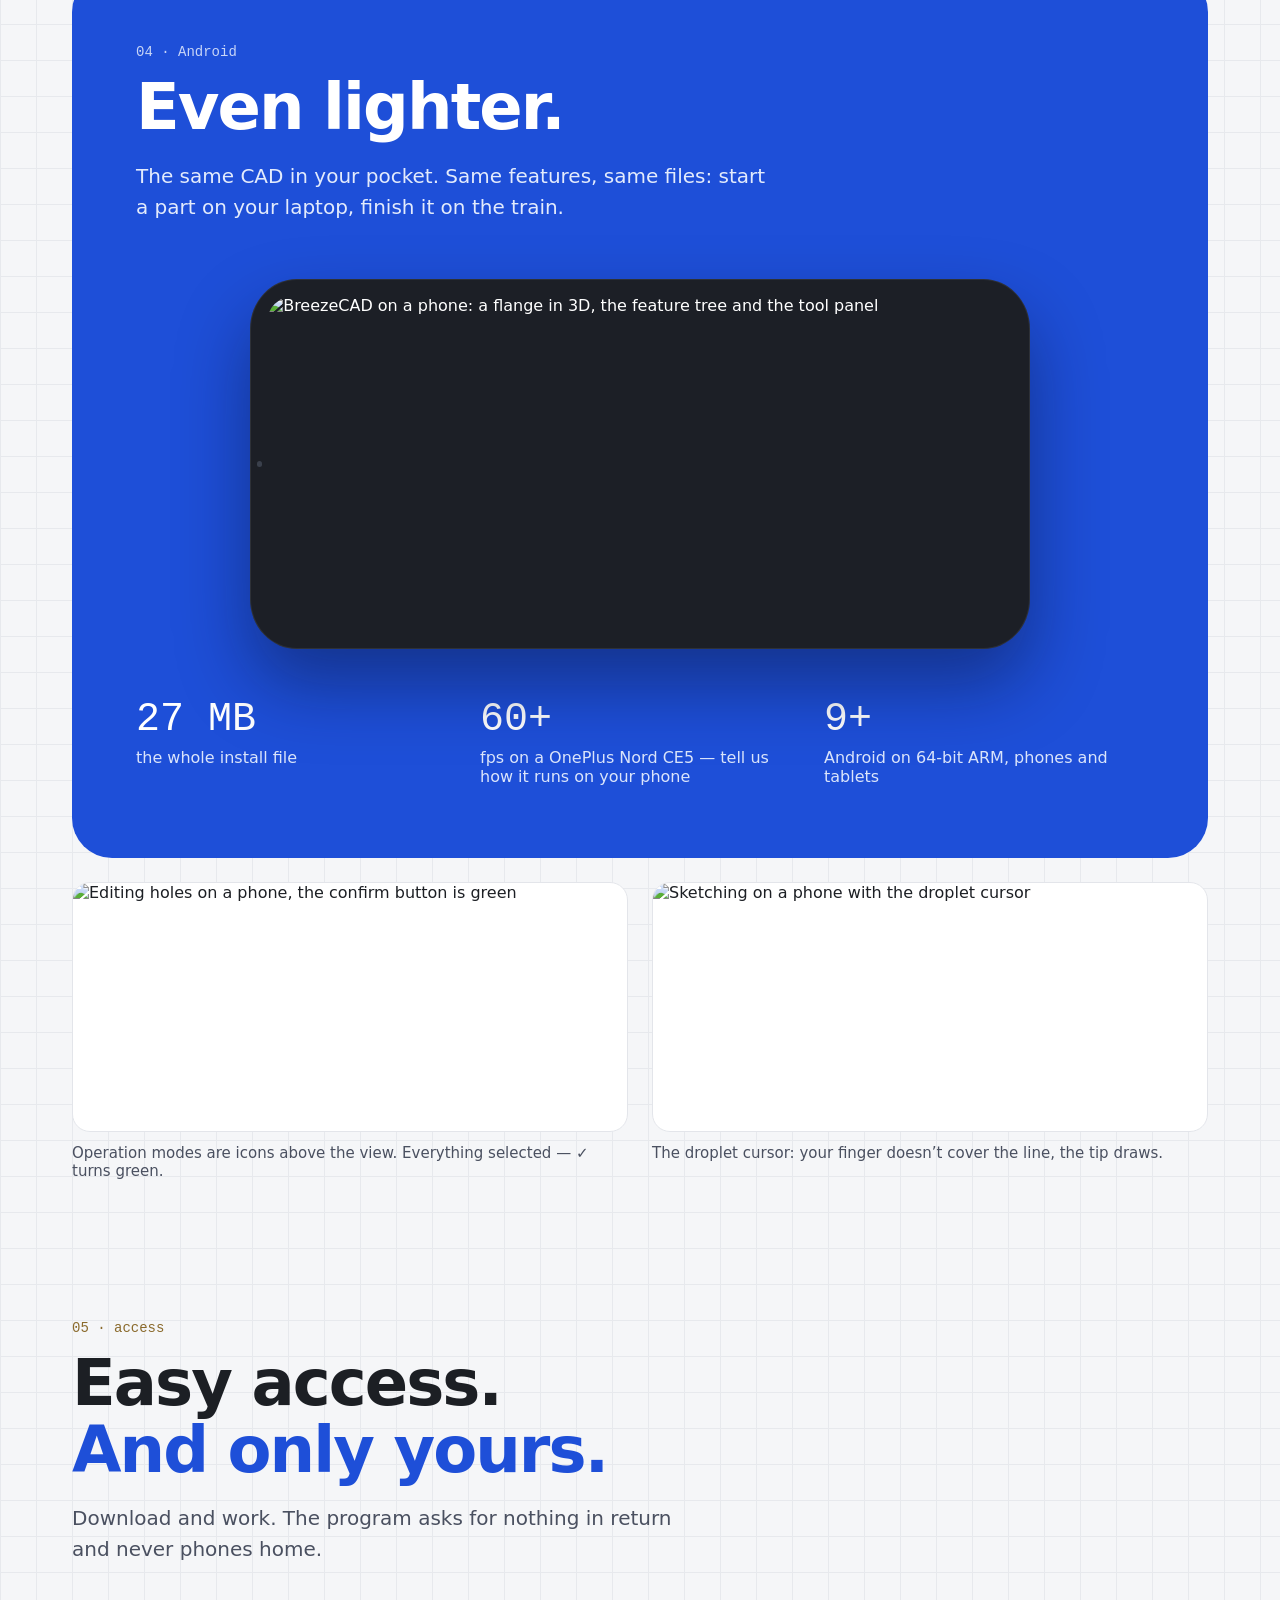
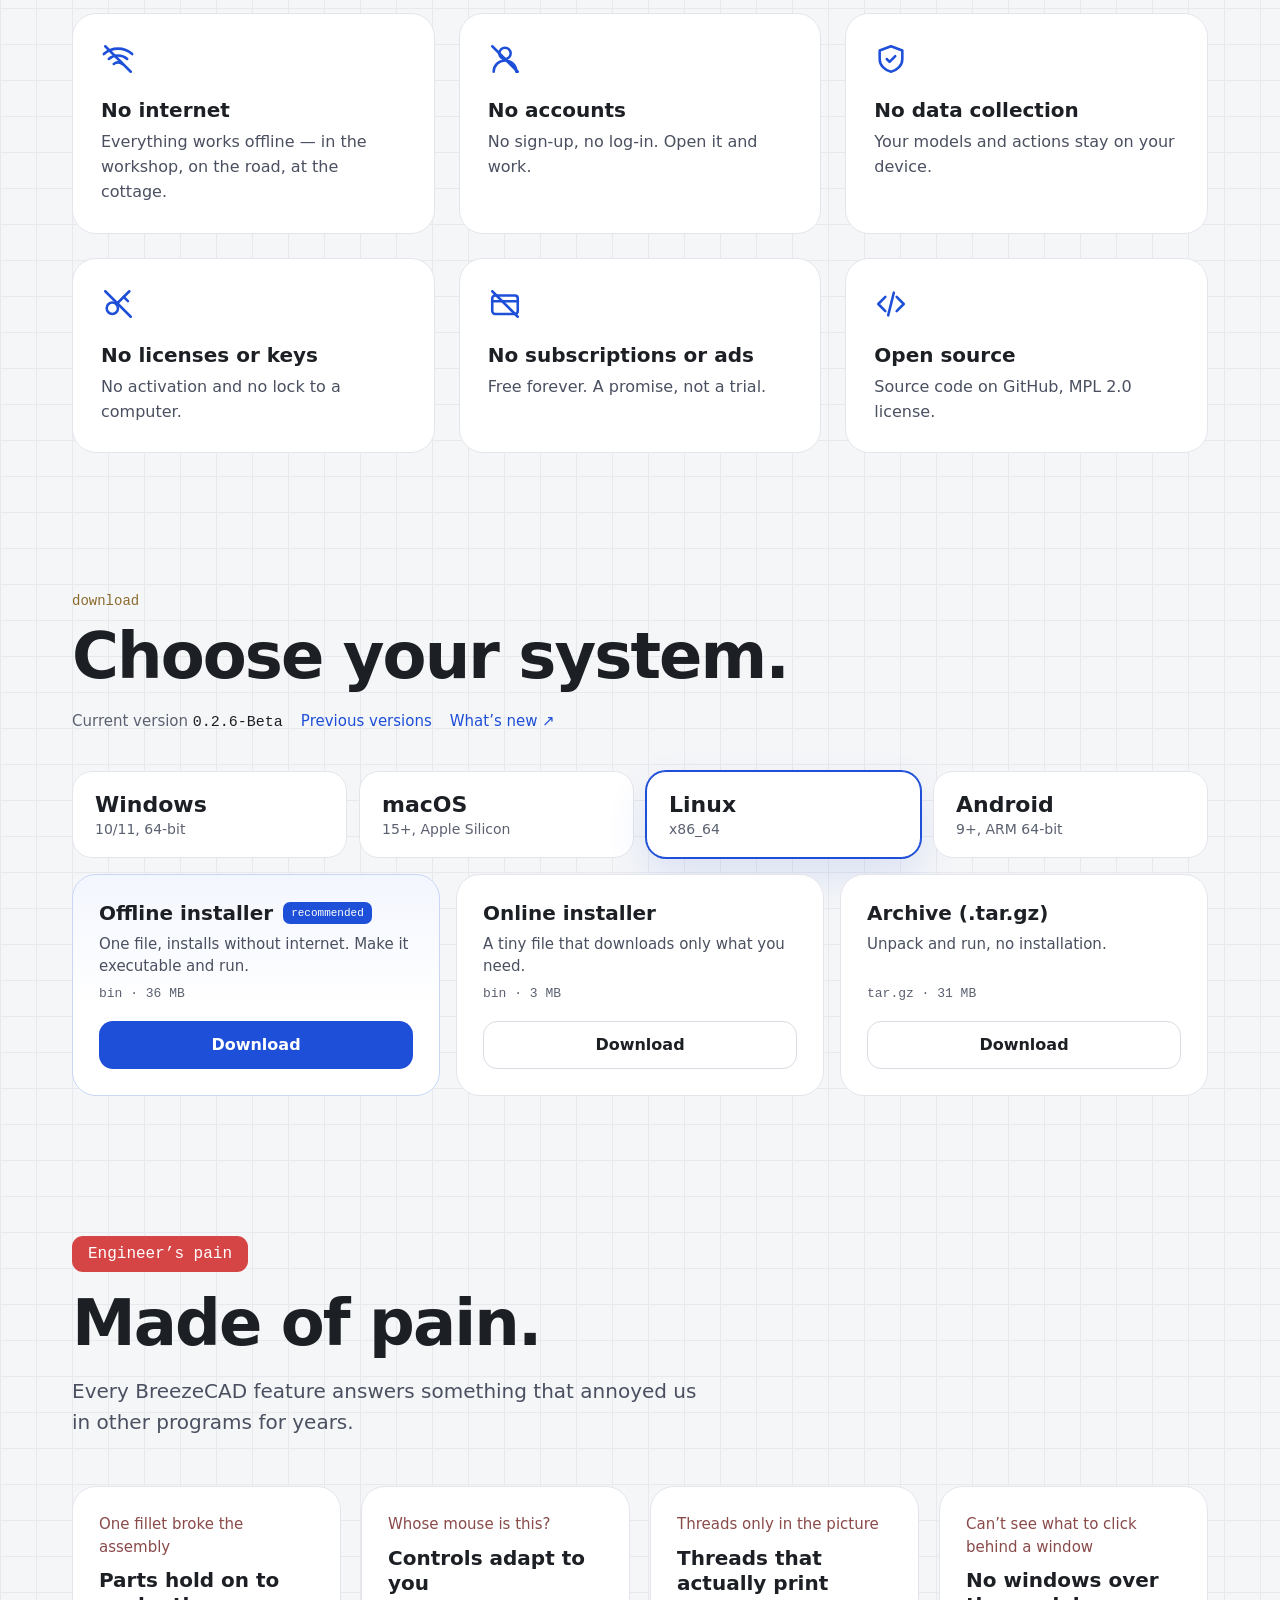
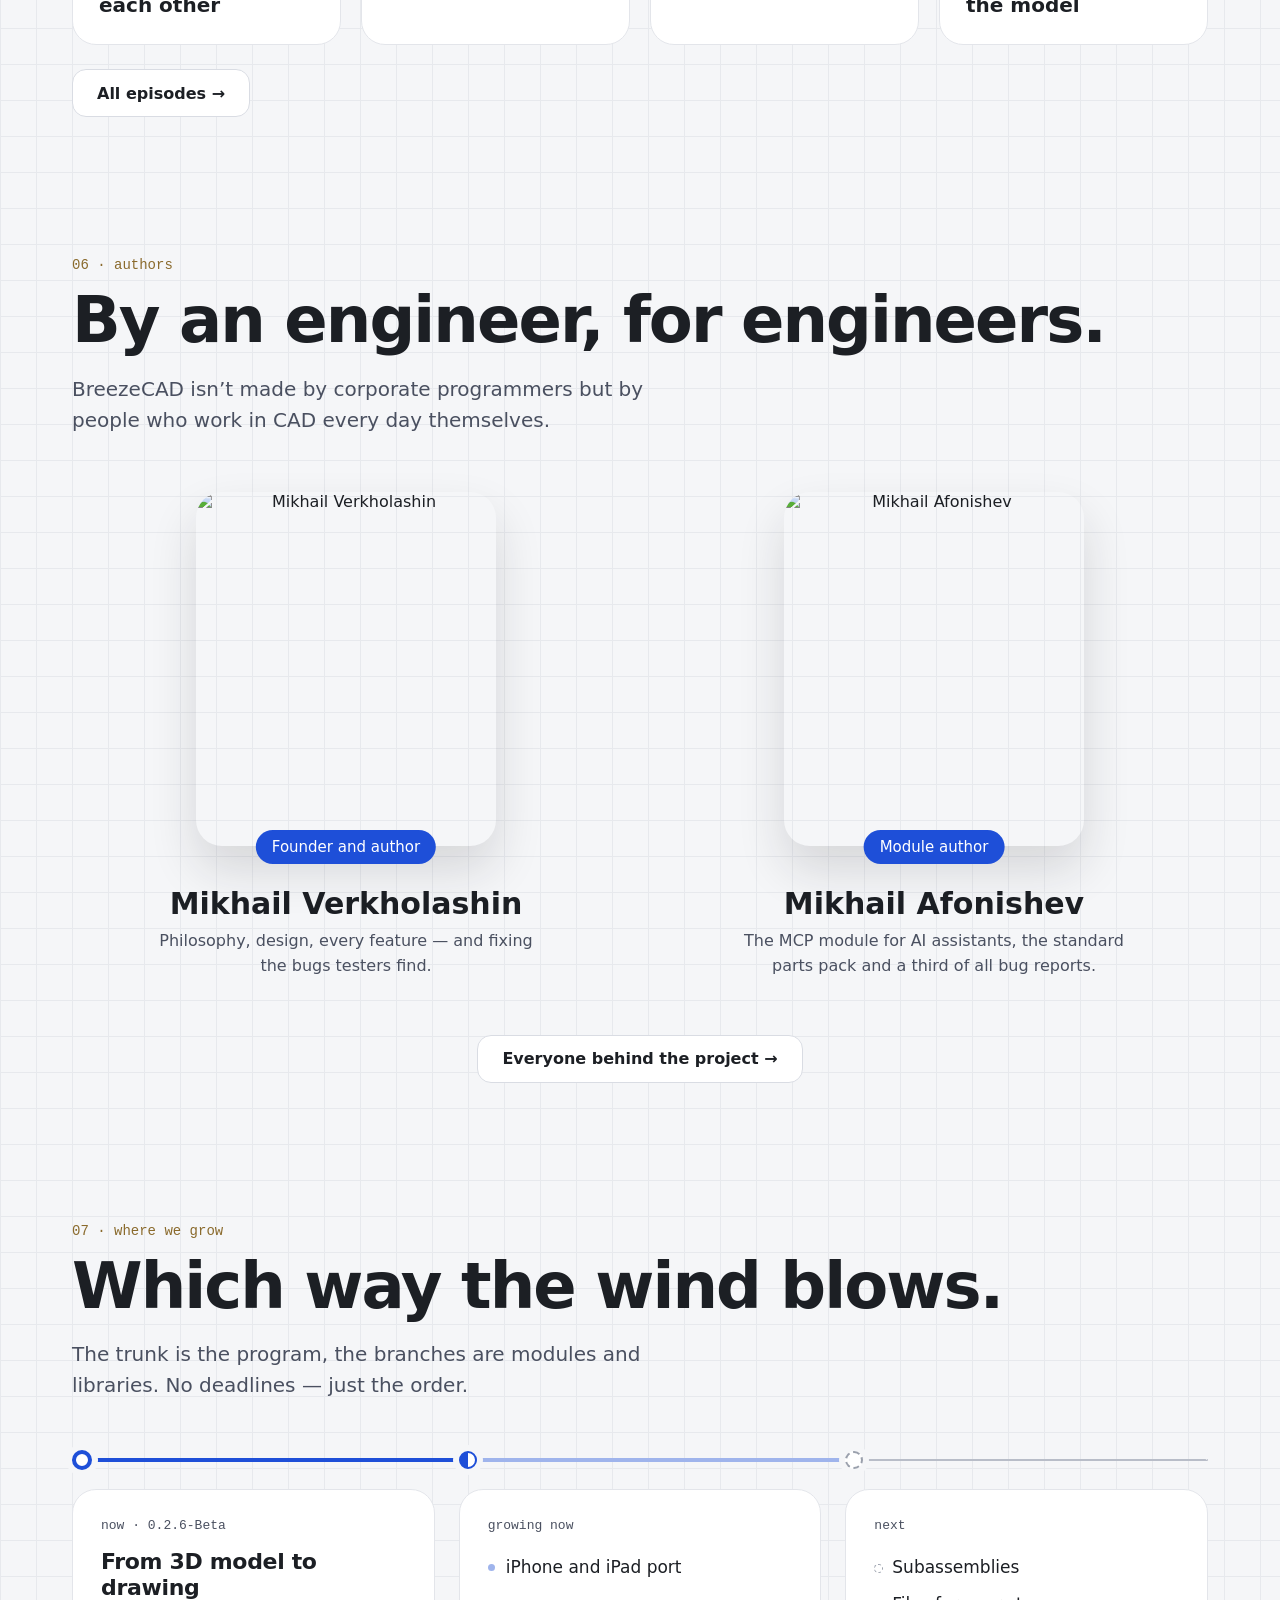
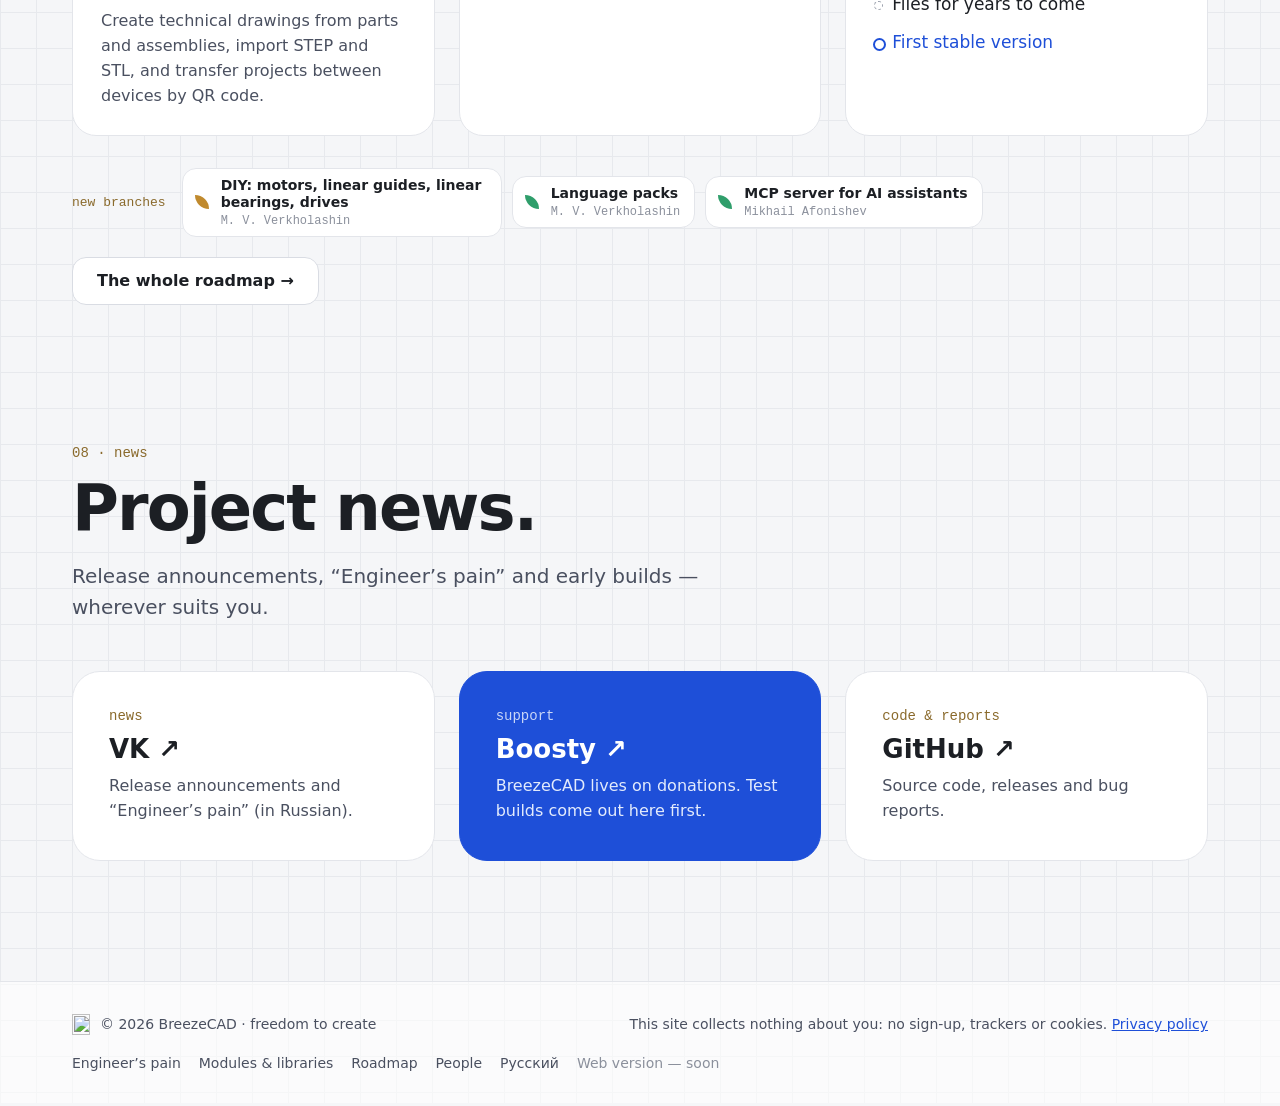
==== commit 677f8e9d: "Обновить сайт для BreezeCAD 0.2.6 Beta" ====
--- a/en/index.html
+++ b/en/index.html
@@ -177,7 +177,8 @@
 Download BreezeCAD</a>
 <a class="btn btn-ghost" href="#interface">See it in action</a>
 </div>
-<p class="mono in d3" style="margin: 16px 0 0; font-size: 13px; color: #5b6170"><span data-bz="version">0.2.5.1-Beta</span> · Windows · macOS · Linux · Android</p>
+<p class="mono in d3" style="margin: 16px 0 0; font-size: 13px; color: #5b6170"><span data-bz="version">0.2.6-Beta</span> · Windows · macOS · Linux · Android</p>
+<p class="in d3" style="margin: 8px 0 0; color: #4a5060; line-height: 1.55">Create drawings from parts and assemblies, then export them to PDF or DXF.</p>
 <div class="part-in" style="position: relative; margin-top: 24px">
 <div aria-hidden="true" style="position: absolute; left: 50%; bottom: 34px; width: 340px; height: 46px; transform: translateX(-50%); border-radius: 50%; background: radial-gradient(closest-side, rgba(28,31,36,0.16), rgba(28,31,36,0))"></div>
 <div aria-hidden="true" style="position: absolute; left: 50%; top: 50%; width: 520px; height: 520px; transform: translate(-50%,-50%); border-radius: 50%; background: radial-gradient(closest-side, rgba(30,79,216,0.10), rgba(30,79,216,0))"></div>
@@ -215,11 +216,11 @@
 <h2 class="h2 rv">Weightlessness, embodied.</h2>
 <p class="lead rv">The whole program is under a hundred megabytes. It downloads in a minute even over mobile internet.</p>
 <div class="card rv" style="margin-top: 48px; display: flex; flex-direction: column; gap: 26px">
-<div class="wrow" style="display: grid; grid-template-columns: 120px minmax(0, 1fr) 120px; align-items: center; gap: 20px"><span style="font-size: 18px; font-weight: 600">macOS</span><div style="background: #eef0f3; border-radius: 7px"><div class="bar gr" data-bz="bar-macos" style="width: 19%"></div></div><span class="mono" style="font-size: 30px; color: #1e4fd8; text-align: right"><span data-bz="size-macos">19</span><span style="font-size: 15px; color: #5b6170"> MB</span></span></div>
-<div class="wrow" style="display: grid; grid-template-columns: 120px minmax(0, 1fr) 120px; align-items: center; gap: 20px"><span style="font-size: 18px; font-weight: 600">Android</span><div style="background: #eef0f3; border-radius: 7px"><div class="bar gr" data-bz="bar-android" style="width: 26%"></div></div><span class="mono" style="font-size: 30px; color: #1e4fd8; text-align: right"><span data-bz="size-android">26</span><span style="font-size: 15px; color: #5b6170"> MB</span></span></div>
-<div class="wrow" style="display: grid; grid-template-columns: 120px minmax(0, 1fr) 120px; align-items: center; gap: 20px"><span style="font-size: 18px; font-weight: 600">Linux</span><div style="background: #eef0f3; border-radius: 7px"><div class="bar gr" data-bz="bar-linux" style="width: 33%"></div></div><span class="mono" style="font-size: 30px; color: #1e4fd8; text-align: right"><span data-bz="size-linux">33</span><span style="font-size: 15px; color: #5b6170"> MB</span></span></div>
-<div class="wrow" style="display: grid; grid-template-columns: 120px minmax(0, 1fr) 120px; align-items: center; gap: 20px"><span style="font-size: 18px; font-weight: 600">Windows</span><div style="background: #eef0f3; border-radius: 7px"><div class="bar gr" data-bz="bar-windows" style="width: 79%"></div></div><span class="mono" style="font-size: 30px; color: #1e4fd8; text-align: right"><span data-bz="size-windows">79</span><span style="font-size: 15px; color: #5b6170"> MB</span></span></div>
-<div style="display: flex; justify-content: space-between; gap: 12px; border-top: 1px dashed #d9dce3; padding-top: 14px"><span class="mono" style="font-size: 12px; color: #5b6170">archive without installer · <span data-bz="version">0.2.5.1-Beta</span></span><span class="mono" style="font-size: 12px; color: #5b6170">scale — 100 MB</span></div>
+<div class="wrow" style="display: grid; grid-template-columns: 120px minmax(0, 1fr) 120px; align-items: center; gap: 20px"><span style="font-size: 18px; font-weight: 600">macOS</span><div style="background: #eef0f3; border-radius: 7px"><div class="bar gr" data-bz="bar-macos" style="width: 24%"></div></div><span class="mono" style="font-size: 30px; color: #1e4fd8; text-align: right"><span data-bz="size-macos">24</span><span style="font-size: 15px; color: #5b6170"> MB</span></span></div>
+<div class="wrow" style="display: grid; grid-template-columns: 120px minmax(0, 1fr) 120px; align-items: center; gap: 20px"><span style="font-size: 18px; font-weight: 600">Android</span><div style="background: #eef0f3; border-radius: 7px"><div class="bar gr" data-bz="bar-android" style="width: 27%"></div></div><span class="mono" style="font-size: 30px; color: #1e4fd8; text-align: right"><span data-bz="size-android">27</span><span style="font-size: 15px; color: #5b6170"> MB</span></span></div>
+<div class="wrow" style="display: grid; grid-template-columns: 120px minmax(0, 1fr) 120px; align-items: center; gap: 20px"><span style="font-size: 18px; font-weight: 600">Linux</span><div style="background: #eef0f3; border-radius: 7px"><div class="bar gr" data-bz="bar-linux" style="width: 31%"></div></div><span class="mono" style="font-size: 30px; color: #1e4fd8; text-align: right"><span data-bz="size-linux">31</span><span style="font-size: 15px; color: #5b6170"> MB</span></span></div>
+<div class="wrow" style="display: grid; grid-template-columns: 120px minmax(0, 1fr) 120px; align-items: center; gap: 20px"><span style="font-size: 18px; font-weight: 600">Windows</span><div style="background: #eef0f3; border-radius: 7px"><div class="bar gr" data-bz="bar-windows" style="width: 34%"></div></div><span class="mono" style="font-size: 30px; color: #1e4fd8; text-align: right"><span data-bz="size-windows">34</span><span style="font-size: 15px; color: #5b6170"> MB</span></span></div>
+<div style="display: flex; justify-content: space-between; gap: 12px; border-top: 1px dashed #d9dce3; padding-top: 14px"><span class="mono" style="font-size: 12px; color: #5b6170">archive without installer · <span data-bz="version">0.2.6-Beta</span></span><span class="mono" style="font-size: 12px; color: #5b6170">scale — 100 MB</span></div>
 </div>
 </section>
 
@@ -258,7 +259,7 @@
 </div>
 </div>
 <div class="g3" style="margin-top: 48px">
-<div><div class="mono" style="font-size: 40px"><span data-bz="size-android">26</span> MB</div><div style="margin-top: 6px; color: #dbe5fb">the whole install file</div></div>
+<div><div class="mono" style="font-size: 40px"><span data-bz="size-android">27</span> MB</div><div style="margin-top: 6px; color: #dbe5fb">the whole install file</div></div>
 <div><div class="mono" style="font-size: 40px">60+</div><div style="margin-top: 6px; color: #dbe5fb">fps on a OnePlus Nord CE5 — tell us how it runs on your phone</div></div>
 <div><div class="mono" style="font-size: 40px">9+</div><div style="margin-top: 6px; color: #dbe5fb">Android on 64-bit ARM, phones and tablets</div></div>
 </div>
@@ -286,7 +287,7 @@
 <section id="download" class="wrap sec">
 <p class="kick rv">download</p>
 <h2 class="h2 rv">Choose your system.</h2>
-<div class="dl-meta rv"><span>Current version <span class="mono" data-bz="version">0.2.5.1-Beta</span></span><a href="https://github.com/BreezeCAD/breezecad/releases" data-dl-prev>Previous versions</a><a href="https://github.com/BreezeCAD/breezecad/releases/latest" target="_blank" rel="noopener">What’s new ↗</a></div>
+<div class="dl-meta rv"><span>Current version <span class="mono" data-bz="version">0.2.6-Beta</span></span><a href="https://github.com/BreezeCAD/breezecad/releases" data-dl-prev>Previous versions</a><a href="https://github.com/BreezeCAD/breezecad/releases/latest" target="_blank" rel="noopener">What’s new ↗</a></div>
 <div id="dl" class="rv" data-root="../">
 <div class="g4" style="margin-top: 40px">
 <div class="card" style="padding: 28px; display: flex; flex-direction: column; gap: 6px"><span style="font-size: 24px; font-weight: 600">Windows</span><span style="font-size: 14px; color: #5b6170">10/11, 64-bit · installer</span><a class="btn btn-blue" href="https://github.com/BreezeCAD/breezecad/releases/latest/download/BreezeCAD-Setup-offline.exe" style="margin-top: 20px">Download</a><a href="https://github.com/BreezeCAD/breezecad/releases/latest/download/BreezeCAD-windows.zip" style="font-size: 14px; margin-top: 8px">Portable (zip)</a></div>
@@ -345,9 +346,9 @@
 <h2 class="h2 rv">Which way the wind blows.</h2>
 <p class="lead rv">The trunk is the program, the branches are modules and libraries. No deadlines — just the order.</p>
 <div class="rmt rv">
-<div class="rmt-col here"><span class="rm-node"></span><div class="rmt-card"><p class="rmt-t">now · <span data-bz="version">0.2.5.1-Beta</span></p><h3>Assemblies notice changes</h3><p>Change a part and the program shows which neighbours it affects — and asks what to do with them.</p></div></div>
-<div class="rmt-col now"><span class="rm-node"></span><div class="rmt-card"><p class="rmt-t">growing now</p><ul><li>Continue on device</li><li>iPhone and iPad</li><li>Module windows</li></ul></div></div>
-<div class="rmt-col next"><span class="rm-node"></span><div class="rmt-card"><p class="rmt-t">next</p><ul><li>STEP and STL import</li><li>Subassemblies</li><li>Drawings</li><li>Files for years to come</li><li class="goal">First stable version</li></ul></div></div>
+<div class="rmt-col here"><span class="rm-node"></span><div class="rmt-card"><p class="rmt-t">now · <span data-bz="version">0.2.6-Beta</span></p><h3>From 3D model to drawing</h3><p>Create technical drawings from parts and assemblies, import STEP and STL, and transfer projects between devices by QR code.</p></div></div>
+<div class="rmt-col now"><span class="rm-node"></span><div class="rmt-card"><p class="rmt-t">growing now</p><ul><li>iPhone and iPad port</li></ul></div></div>
+<div class="rmt-col next"><span class="rm-node"></span><div class="rmt-card"><p class="rmt-t">next</p><ul><li>Subassemblies</li><li>Files for years to come</li><li class="goal">First stable version</li></ul></div></div>
 </div>
 <div class="rmt-foot rv"><div class="rmt-fresh" id="rm-fresh" data-src="../data/registry-index.json"><span class="rmt-t">new branches</span><a class="rm-leaf lib" data-id="diy-motion" href="modules.html#m-diy-motion"><i></i><span><b>DIY: motors, guides, drives</b><small>M. V. Verkholashin</small></span></a><a class="rm-leaf" data-id="languages" href="modules.html#m-languages"><i></i><span><b>Language packs</b><small>M. V. Verkholashin</small></span></a><a class="rm-leaf" data-id="mcp" href="modules.html#m-mcp"><i></i><span><b>MCP server for AI assistants</b><small>Mikhail Afonishev</small></span></a></div><a class="btn btn-ghost" href="roadmap.html">The whole roadmap →</a></div>
 </section>
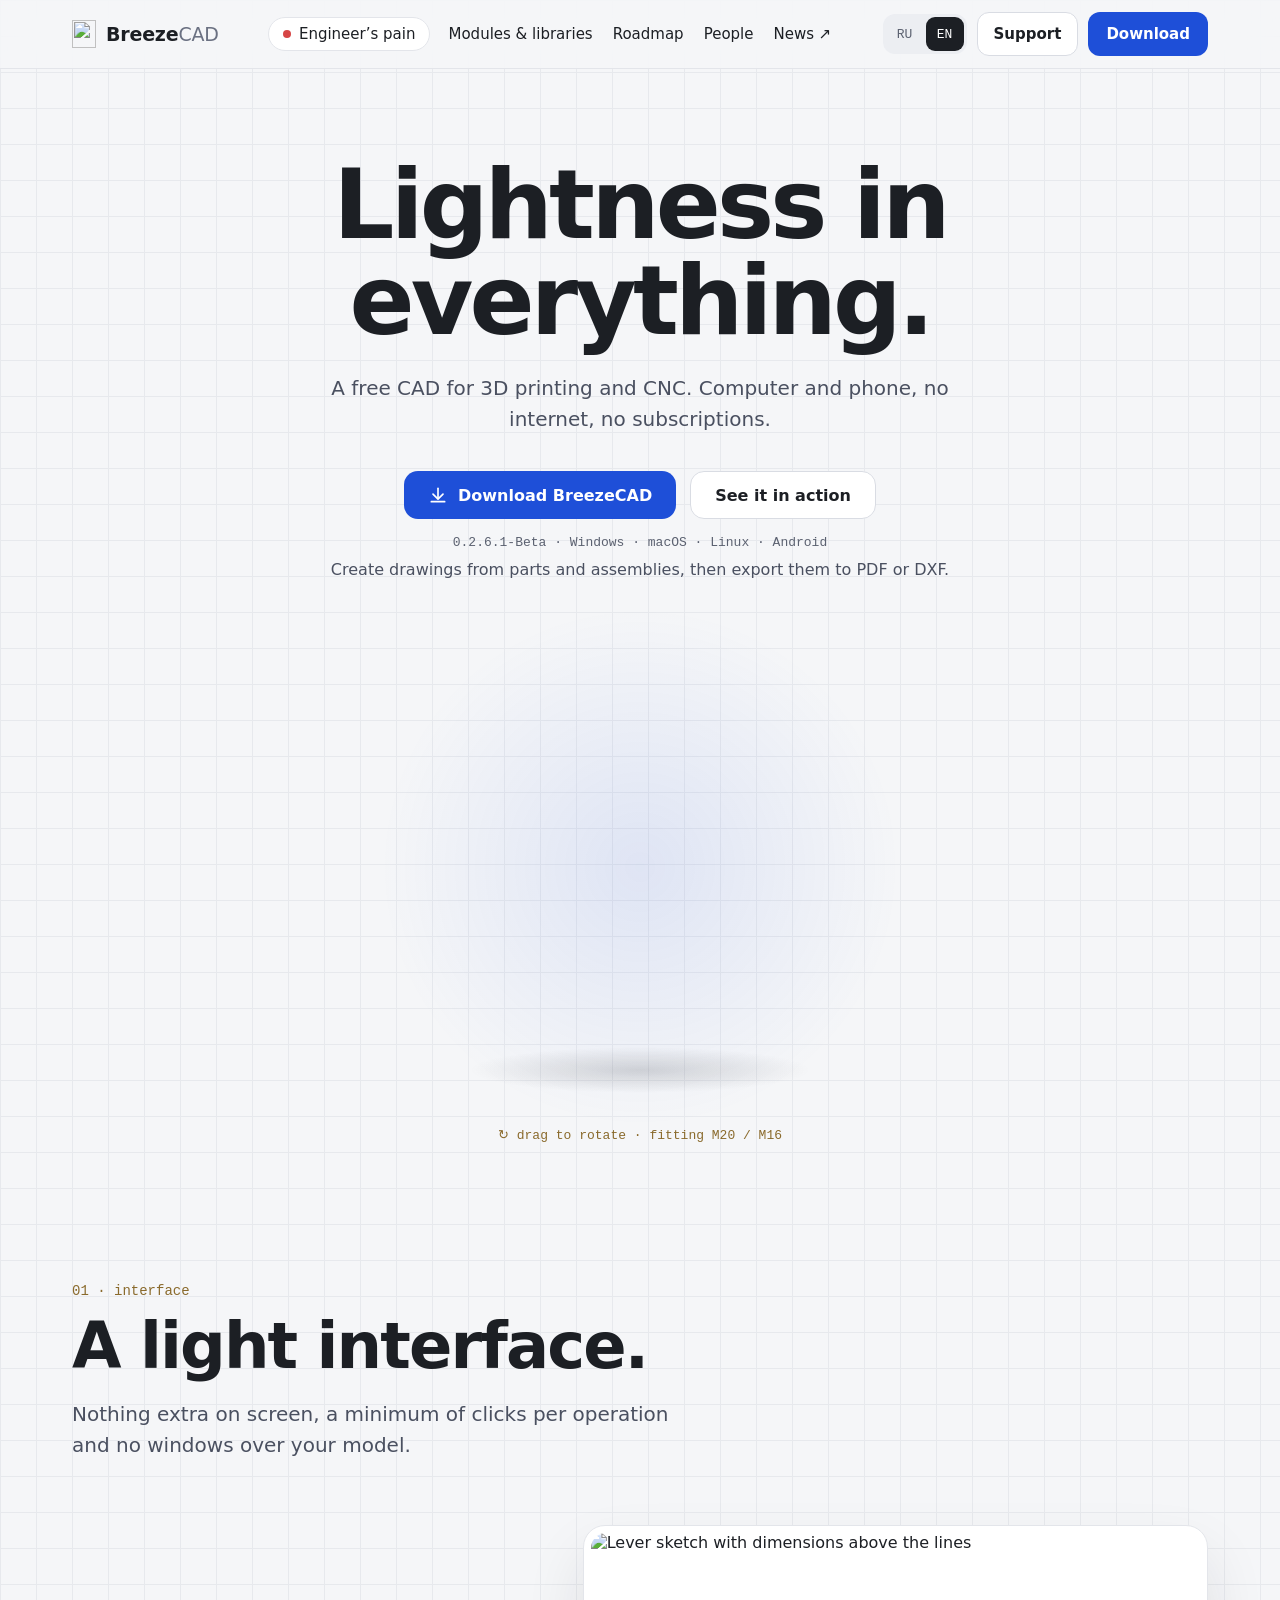
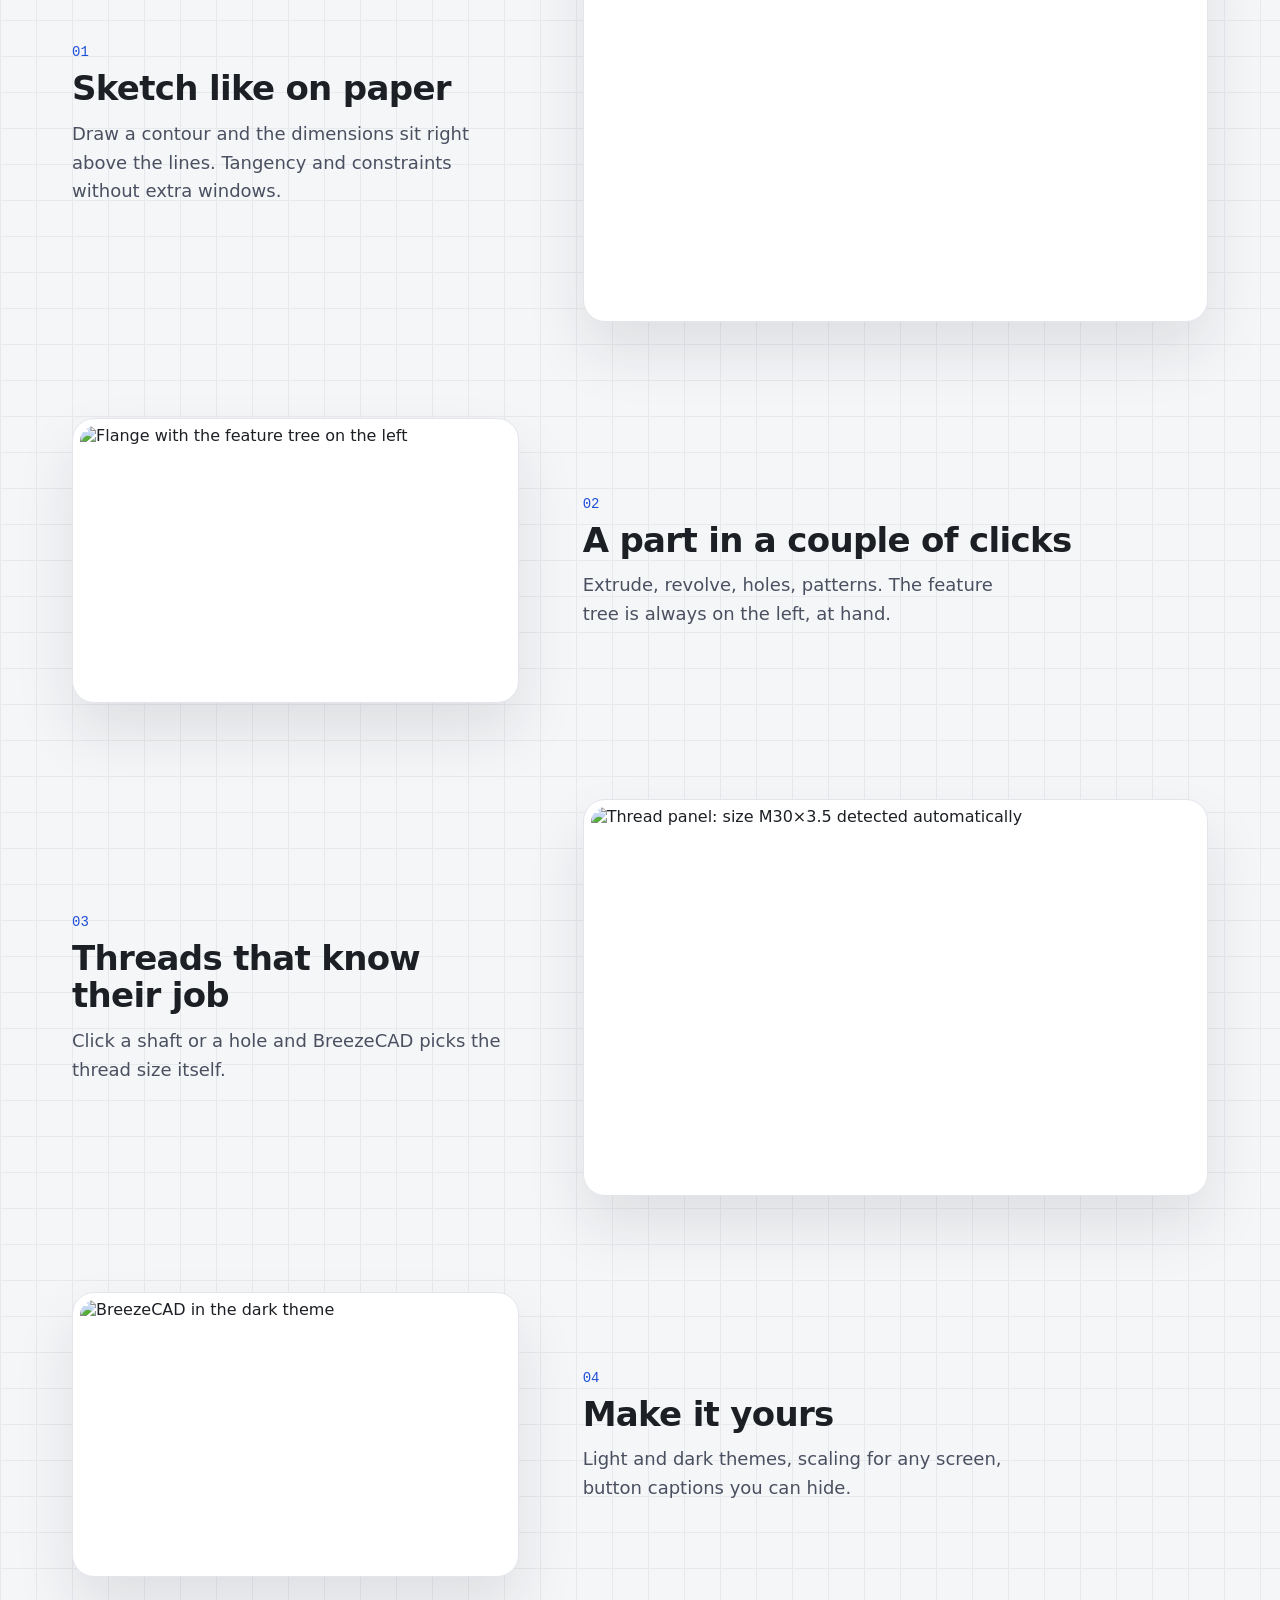
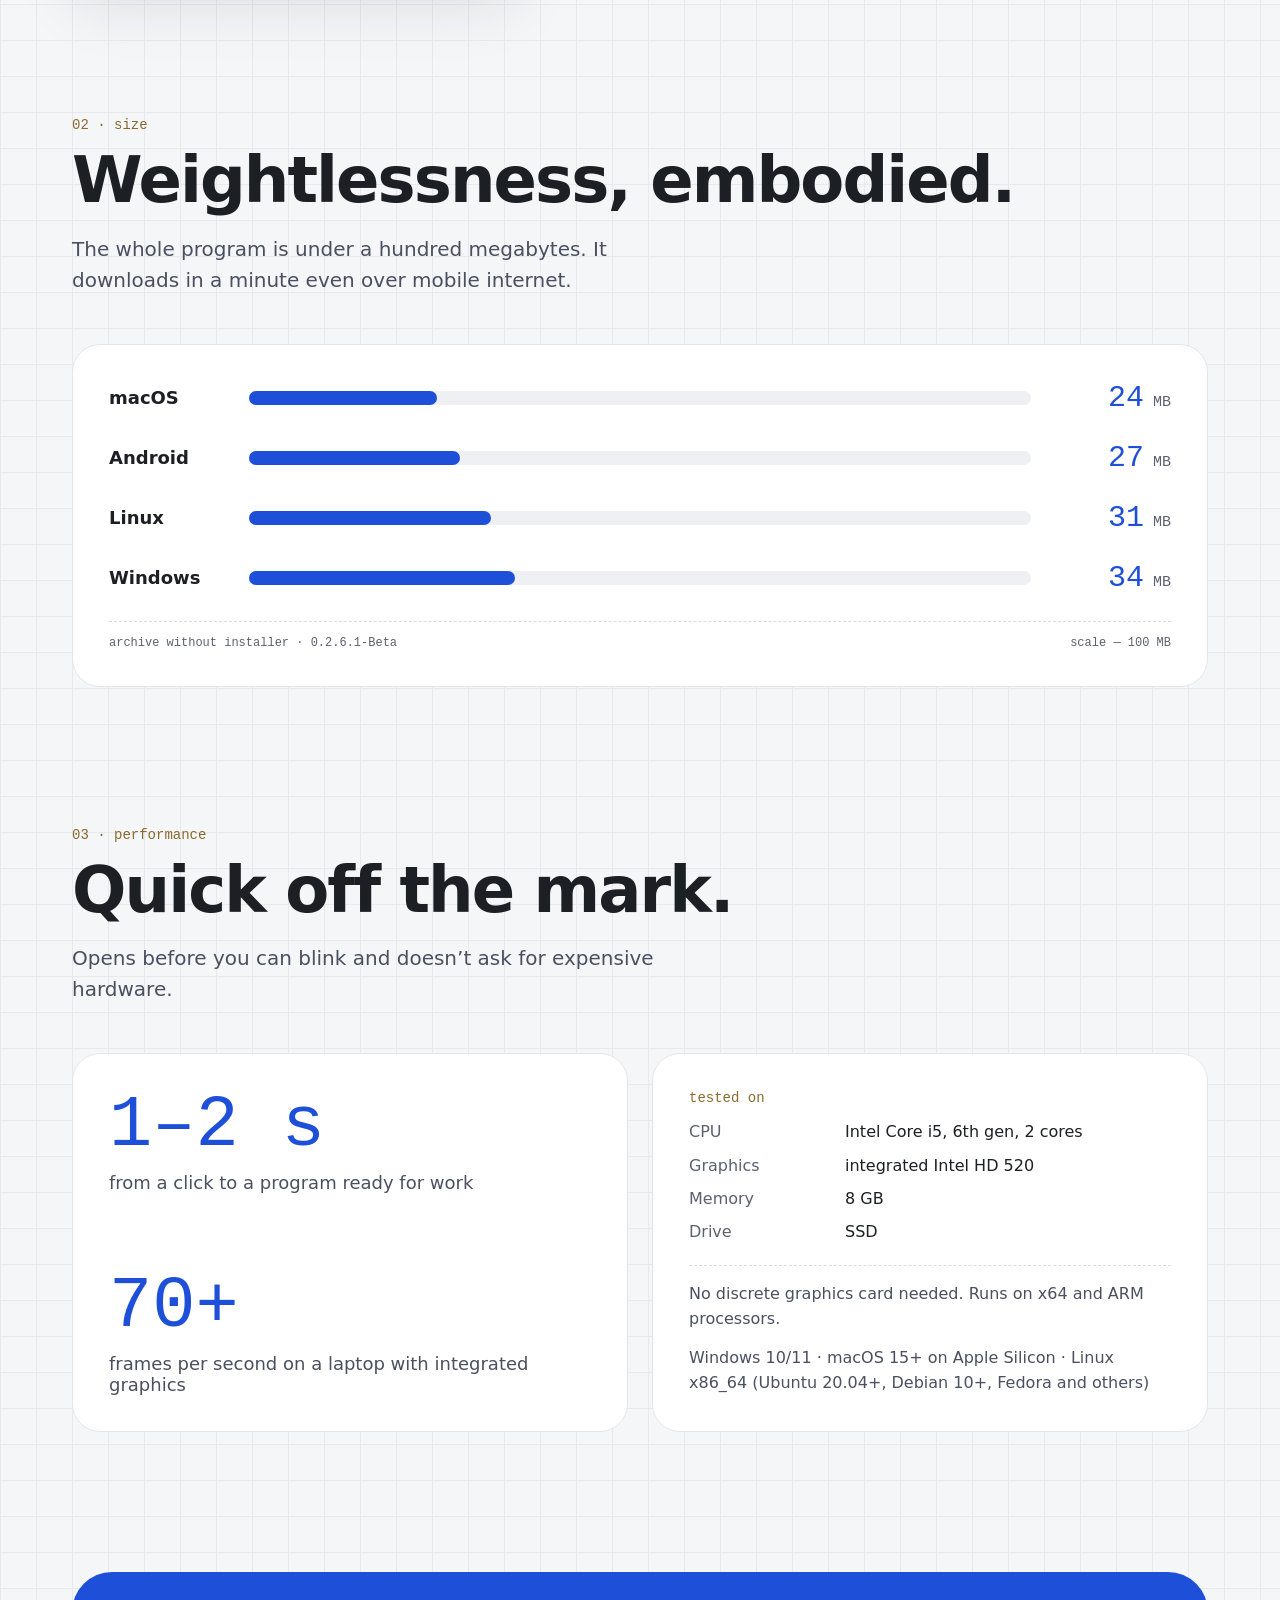
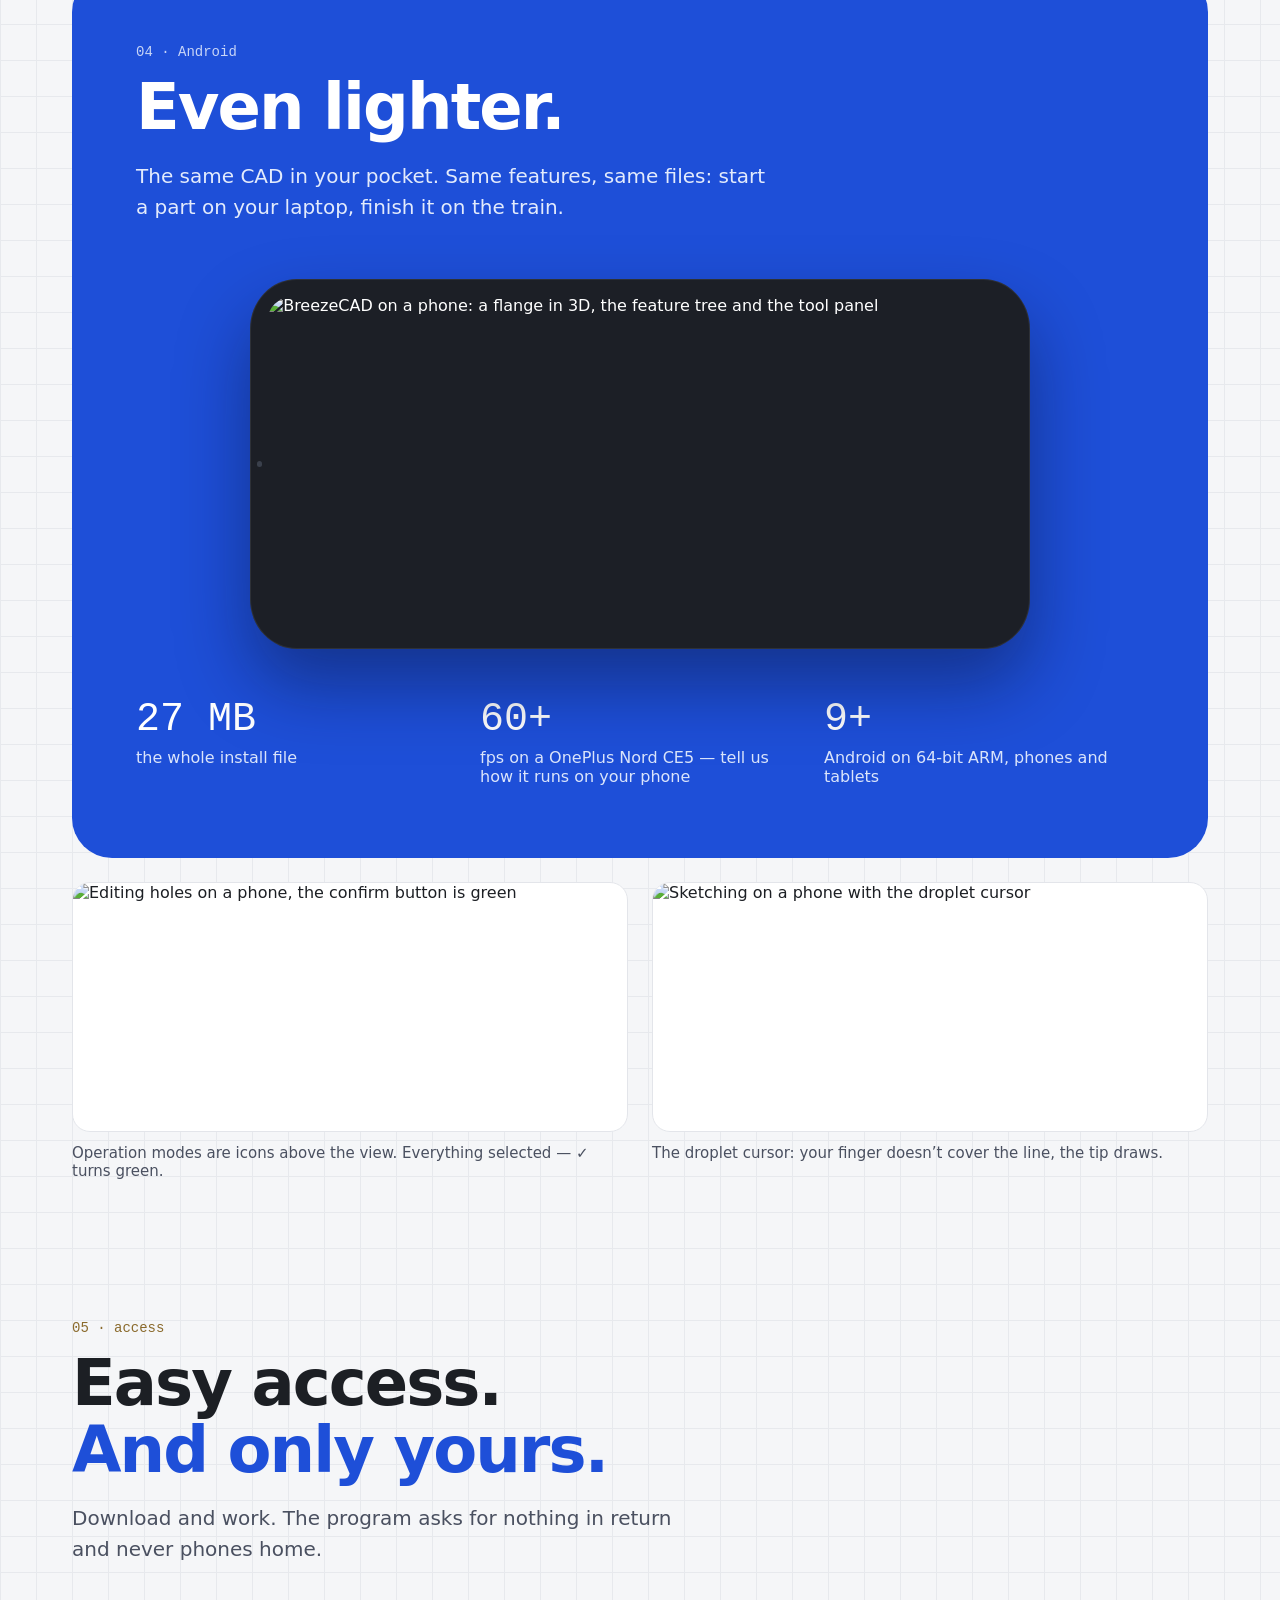
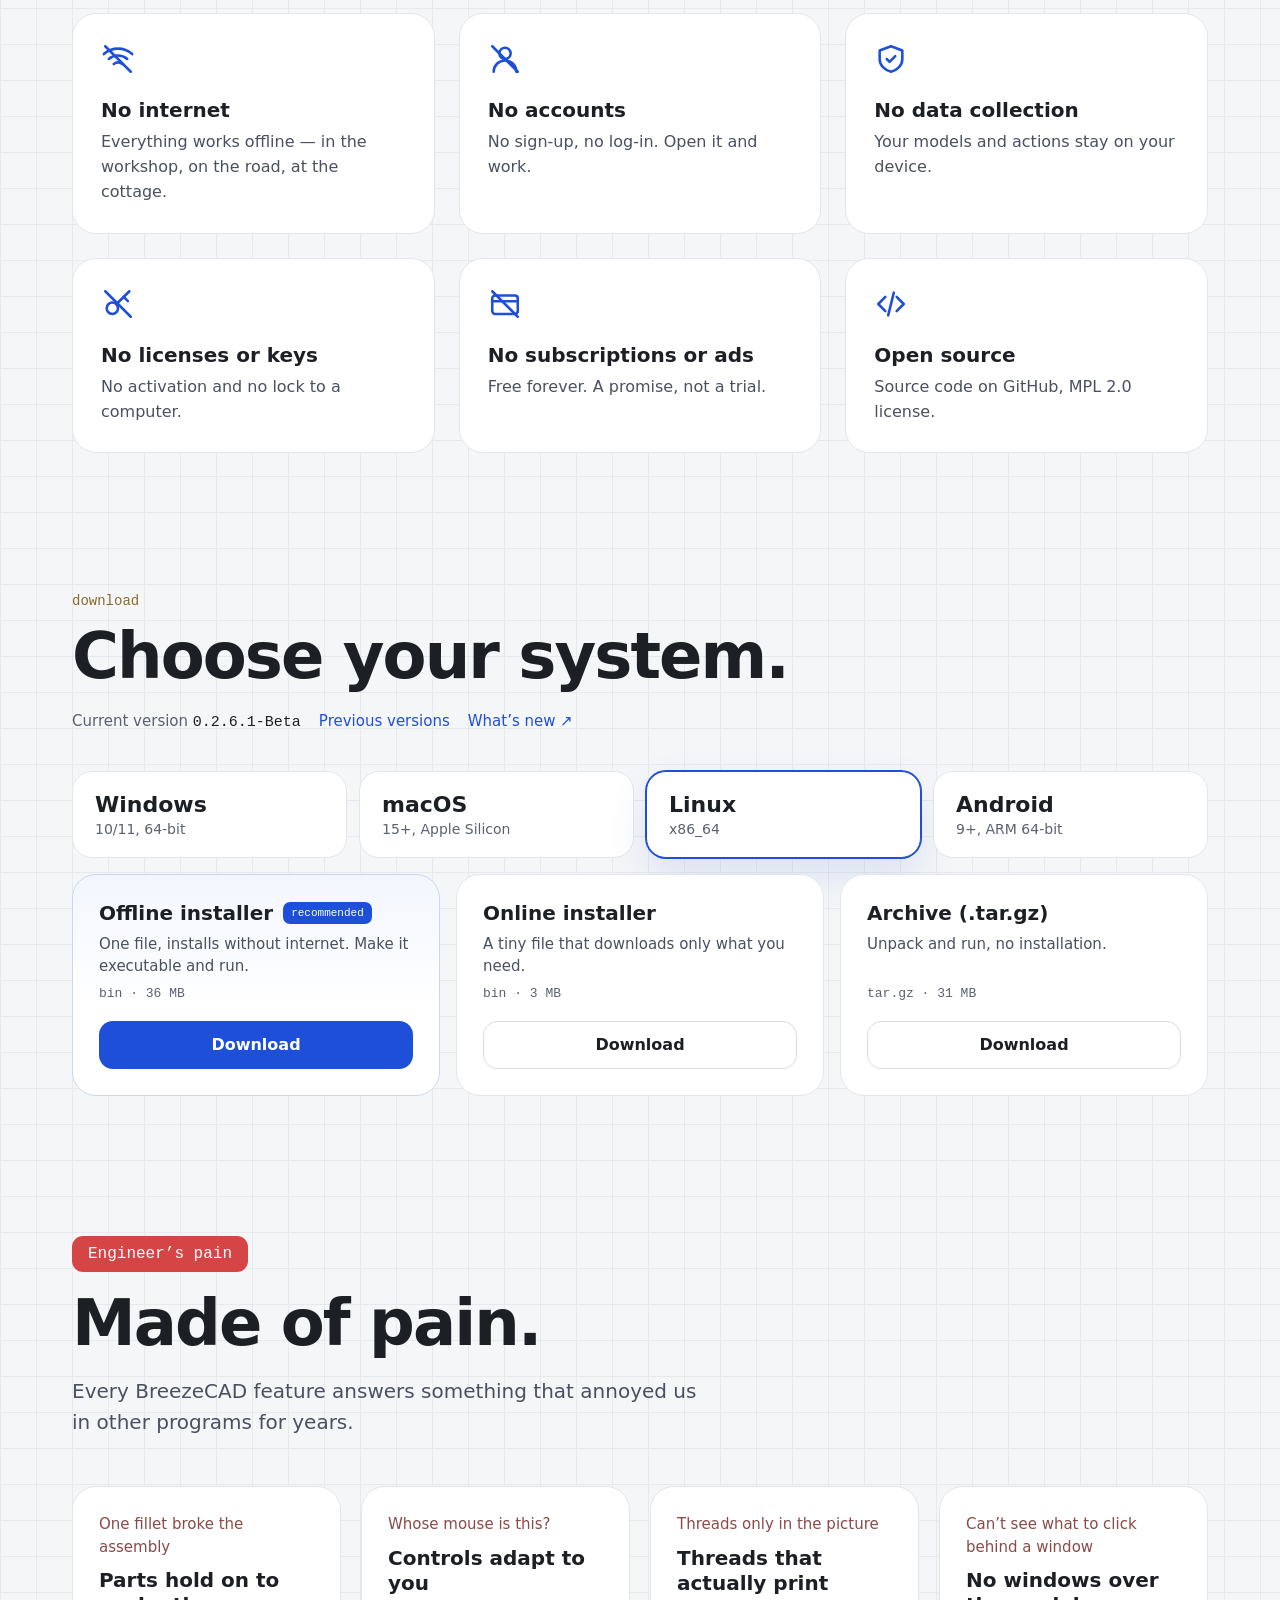
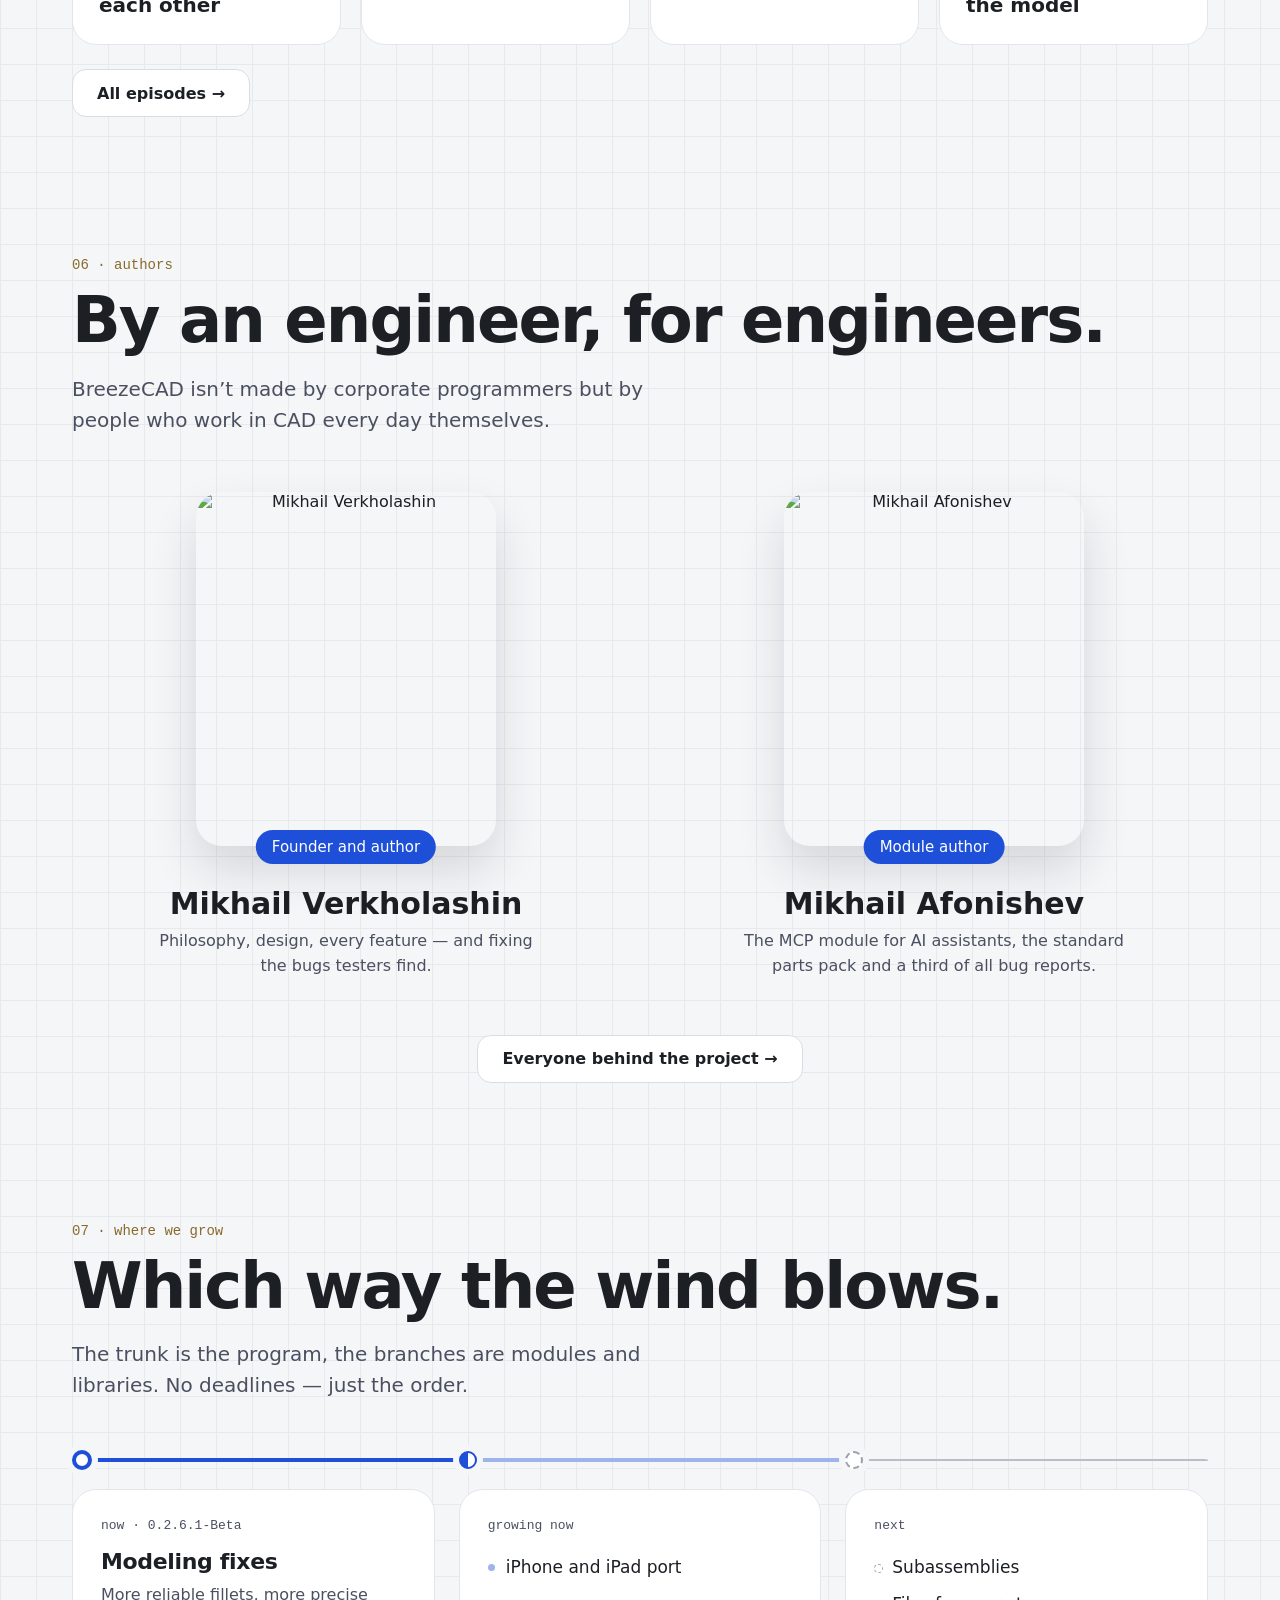
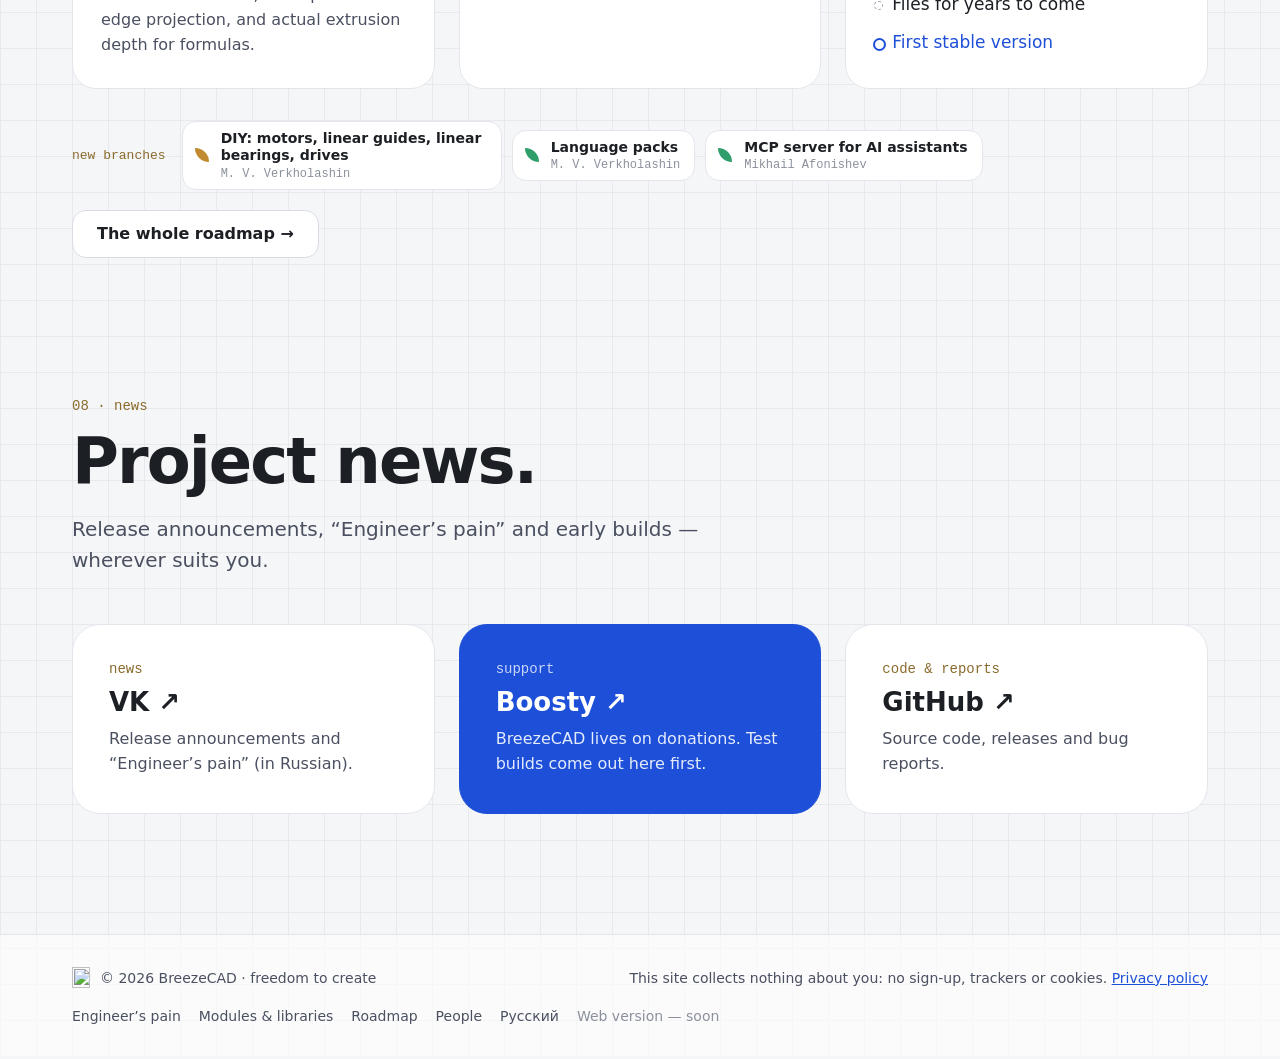
==== commit b0a1f19f: "Обновить сайт для BreezeCAD 0.2.6.1 Beta" ====
--- a/en/index.html
+++ b/en/index.html
@@ -177,7 +177,7 @@
 Download BreezeCAD</a>
 <a class="btn btn-ghost" href="#interface">See it in action</a>
 </div>
-<p class="mono in d3" style="margin: 16px 0 0; font-size: 13px; color: #5b6170"><span data-bz="version">0.2.6-Beta</span> · Windows · macOS · Linux · Android</p>
+<p class="mono in d3" style="margin: 16px 0 0; font-size: 13px; color: #5b6170"><span data-bz="version">0.2.6.1-Beta</span> · Windows · macOS · Linux · Android</p>
 <p class="in d3" style="margin: 8px 0 0; color: #4a5060; line-height: 1.55">Create drawings from parts and assemblies, then export them to PDF or DXF.</p>
 <div class="part-in" style="position: relative; margin-top: 24px">
 <div aria-hidden="true" style="position: absolute; left: 50%; bottom: 34px; width: 340px; height: 46px; transform: translateX(-50%); border-radius: 50%; background: radial-gradient(closest-side, rgba(28,31,36,0.16), rgba(28,31,36,0))"></div>
@@ -220,7 +220,7 @@
 <div class="wrow" style="display: grid; grid-template-columns: 120px minmax(0, 1fr) 120px; align-items: center; gap: 20px"><span style="font-size: 18px; font-weight: 600">Android</span><div style="background: #eef0f3; border-radius: 7px"><div class="bar gr" data-bz="bar-android" style="width: 27%"></div></div><span class="mono" style="font-size: 30px; color: #1e4fd8; text-align: right"><span data-bz="size-android">27</span><span style="font-size: 15px; color: #5b6170"> MB</span></span></div>
 <div class="wrow" style="display: grid; grid-template-columns: 120px minmax(0, 1fr) 120px; align-items: center; gap: 20px"><span style="font-size: 18px; font-weight: 600">Linux</span><div style="background: #eef0f3; border-radius: 7px"><div class="bar gr" data-bz="bar-linux" style="width: 31%"></div></div><span class="mono" style="font-size: 30px; color: #1e4fd8; text-align: right"><span data-bz="size-linux">31</span><span style="font-size: 15px; color: #5b6170"> MB</span></span></div>
 <div class="wrow" style="display: grid; grid-template-columns: 120px minmax(0, 1fr) 120px; align-items: center; gap: 20px"><span style="font-size: 18px; font-weight: 600">Windows</span><div style="background: #eef0f3; border-radius: 7px"><div class="bar gr" data-bz="bar-windows" style="width: 34%"></div></div><span class="mono" style="font-size: 30px; color: #1e4fd8; text-align: right"><span data-bz="size-windows">34</span><span style="font-size: 15px; color: #5b6170"> MB</span></span></div>
-<div style="display: flex; justify-content: space-between; gap: 12px; border-top: 1px dashed #d9dce3; padding-top: 14px"><span class="mono" style="font-size: 12px; color: #5b6170">archive without installer · <span data-bz="version">0.2.6-Beta</span></span><span class="mono" style="font-size: 12px; color: #5b6170">scale — 100 MB</span></div>
+<div style="display: flex; justify-content: space-between; gap: 12px; border-top: 1px dashed #d9dce3; padding-top: 14px"><span class="mono" style="font-size: 12px; color: #5b6170">archive without installer · <span data-bz="version">0.2.6.1-Beta</span></span><span class="mono" style="font-size: 12px; color: #5b6170">scale — 100 MB</span></div>
 </div>
 </section>
 
@@ -287,7 +287,7 @@
 <section id="download" class="wrap sec">
 <p class="kick rv">download</p>
 <h2 class="h2 rv">Choose your system.</h2>
-<div class="dl-meta rv"><span>Current version <span class="mono" data-bz="version">0.2.6-Beta</span></span><a href="https://github.com/BreezeCAD/breezecad/releases" data-dl-prev>Previous versions</a><a href="https://github.com/BreezeCAD/breezecad/releases/latest" target="_blank" rel="noopener">What’s new ↗</a></div>
+<div class="dl-meta rv"><span>Current version <span class="mono" data-bz="version">0.2.6.1-Beta</span></span><a href="https://github.com/BreezeCAD/breezecad/releases" data-dl-prev>Previous versions</a><a href="https://github.com/BreezeCAD/breezecad/releases/latest" target="_blank" rel="noopener">What’s new ↗</a></div>
 <div id="dl" class="rv" data-root="../">
 <div class="g4" style="margin-top: 40px">
 <div class="card" style="padding: 28px; display: flex; flex-direction: column; gap: 6px"><span style="font-size: 24px; font-weight: 600">Windows</span><span style="font-size: 14px; color: #5b6170">10/11, 64-bit · installer</span><a class="btn btn-blue" href="https://github.com/BreezeCAD/breezecad/releases/latest/download/BreezeCAD-Setup-offline.exe" style="margin-top: 20px">Download</a><a href="https://github.com/BreezeCAD/breezecad/releases/latest/download/BreezeCAD-windows.zip" style="font-size: 14px; margin-top: 8px">Portable (zip)</a></div>
@@ -346,7 +346,7 @@
 <h2 class="h2 rv">Which way the wind blows.</h2>
 <p class="lead rv">The trunk is the program, the branches are modules and libraries. No deadlines — just the order.</p>
 <div class="rmt rv">
-<div class="rmt-col here"><span class="rm-node"></span><div class="rmt-card"><p class="rmt-t">now · <span data-bz="version">0.2.6-Beta</span></p><h3>From 3D model to drawing</h3><p>Create technical drawings from parts and assemblies, import STEP and STL, and transfer projects between devices by QR code.</p></div></div>
+<div class="rmt-col here"><span class="rm-node"></span><div class="rmt-card"><p class="rmt-t">now · <span data-bz="version">0.2.6.1-Beta</span></p><h3>Modeling fixes</h3><p>More reliable fillets, more precise edge projection, and actual extrusion depth for formulas.</p></div></div>
 <div class="rmt-col now"><span class="rm-node"></span><div class="rmt-card"><p class="rmt-t">growing now</p><ul><li>iPhone and iPad port</li></ul></div></div>
 <div class="rmt-col next"><span class="rm-node"></span><div class="rmt-card"><p class="rmt-t">next</p><ul><li>Subassemblies</li><li>Files for years to come</li><li class="goal">First stable version</li></ul></div></div>
 </div>
